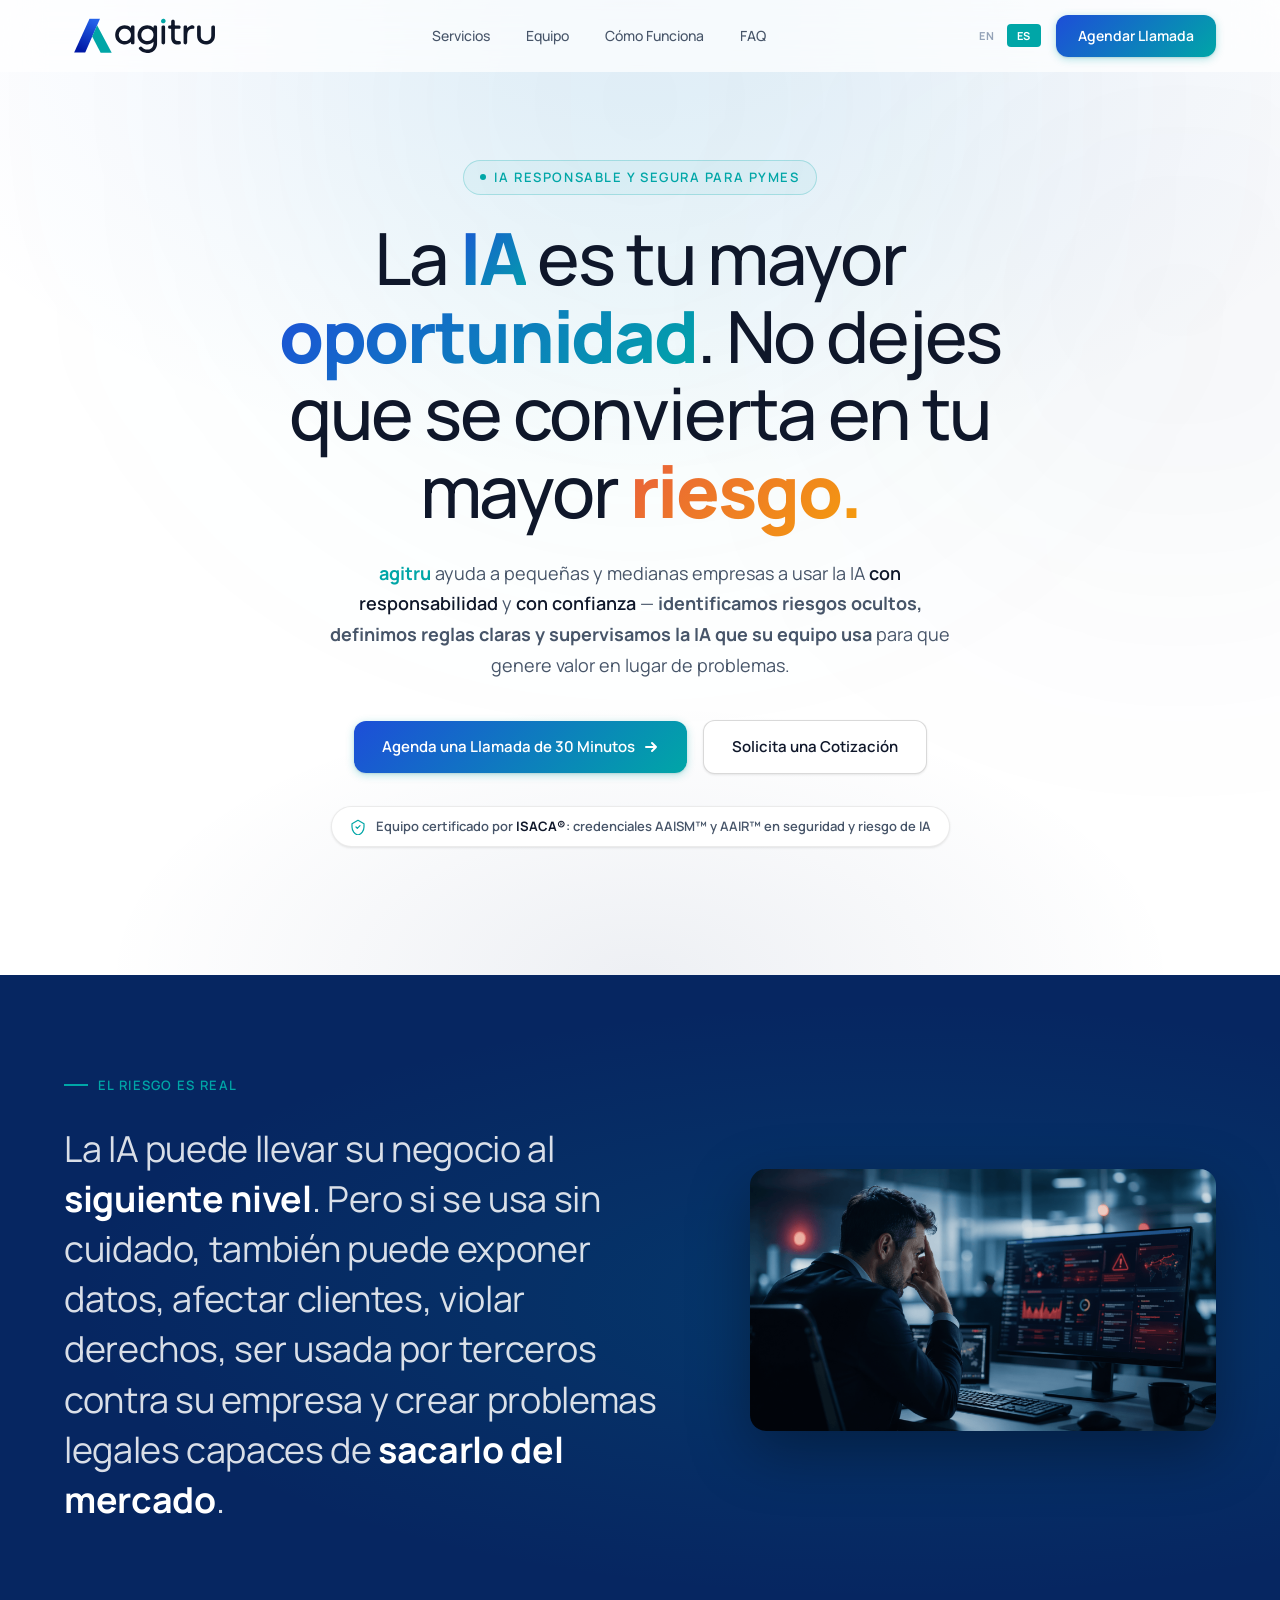
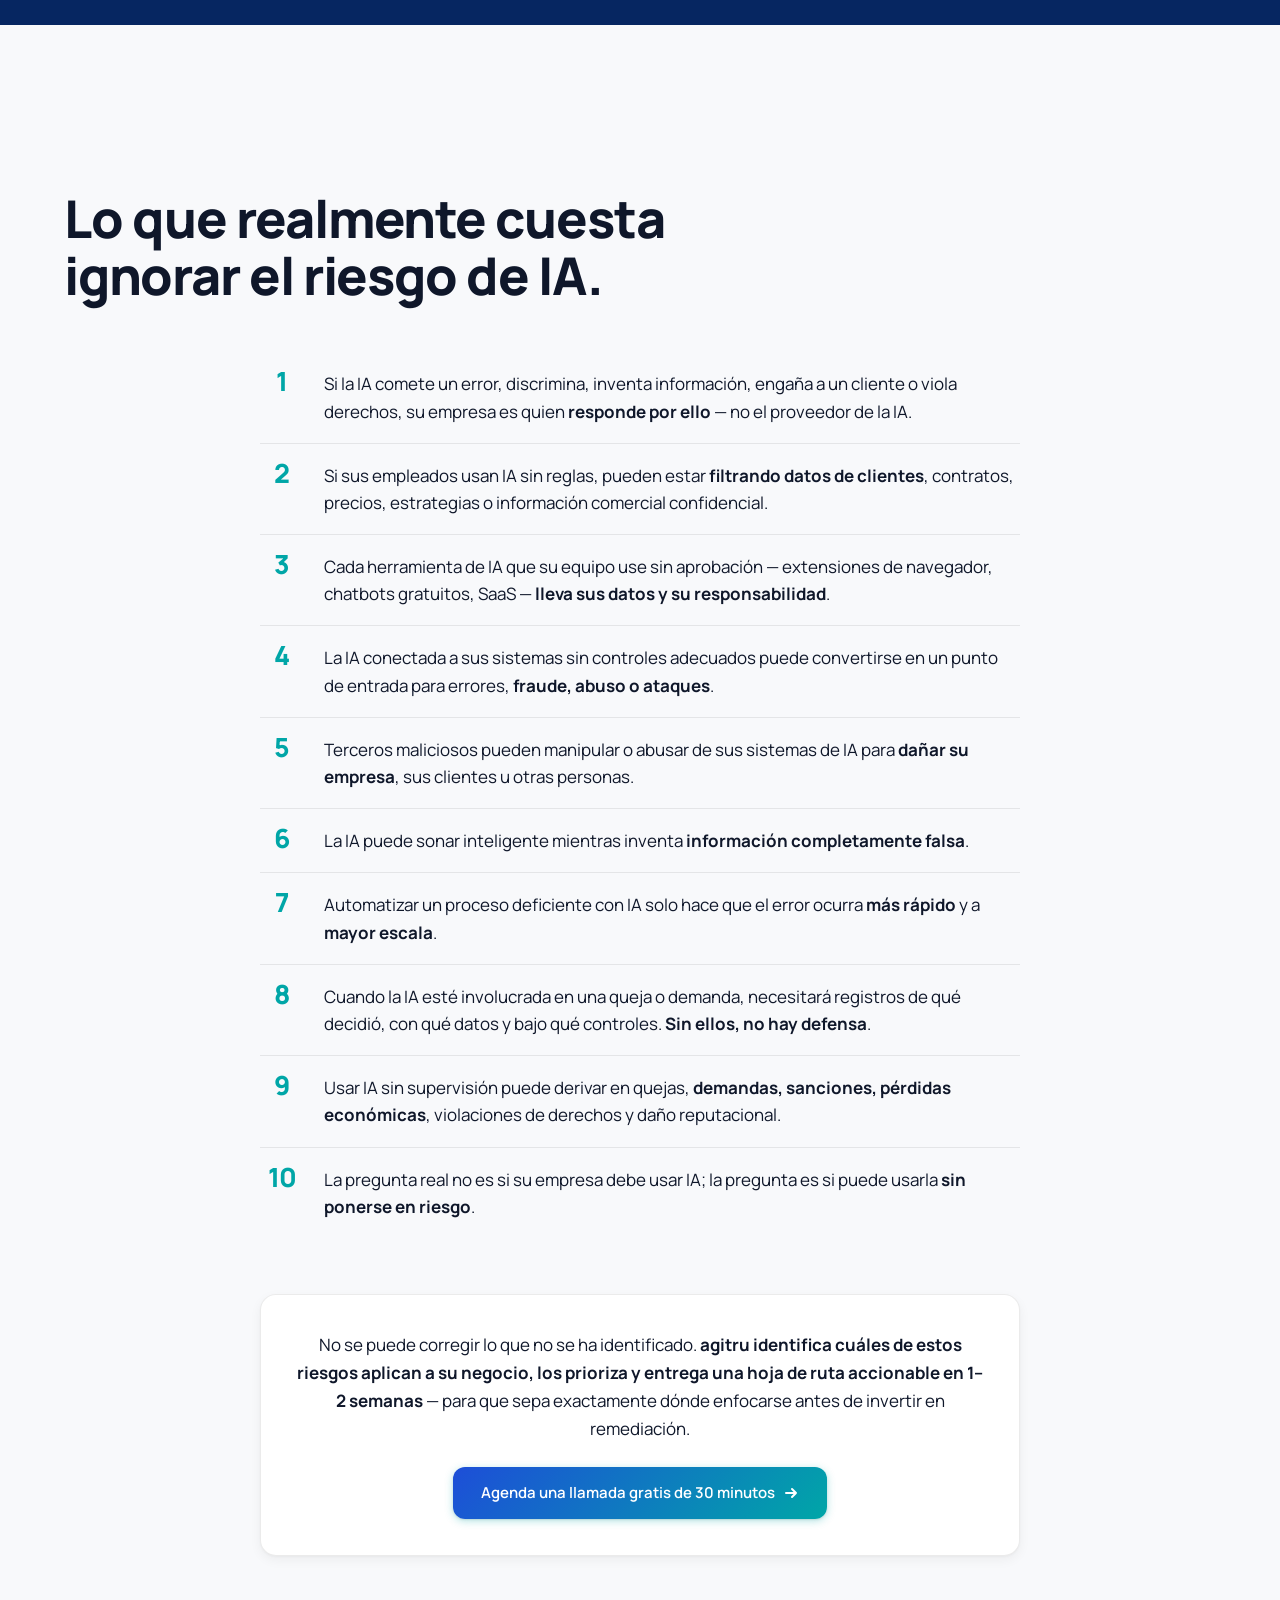
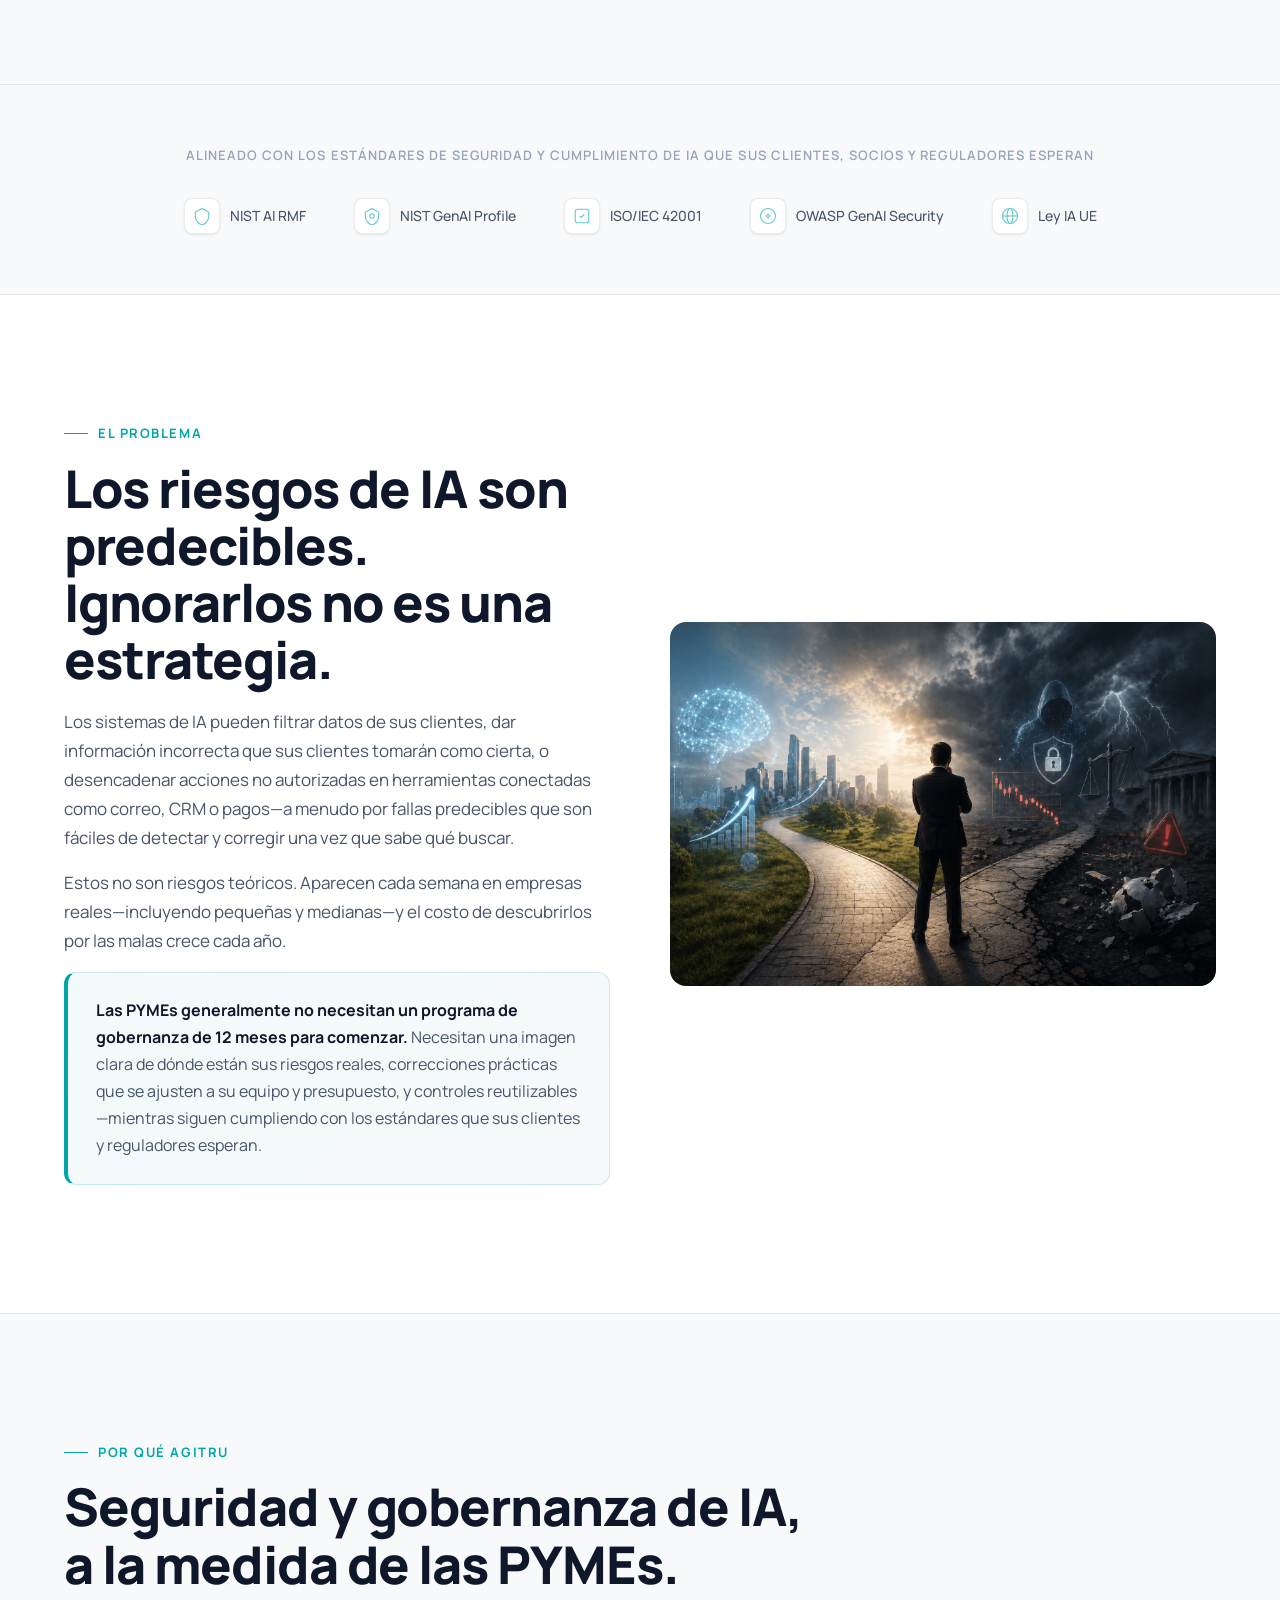
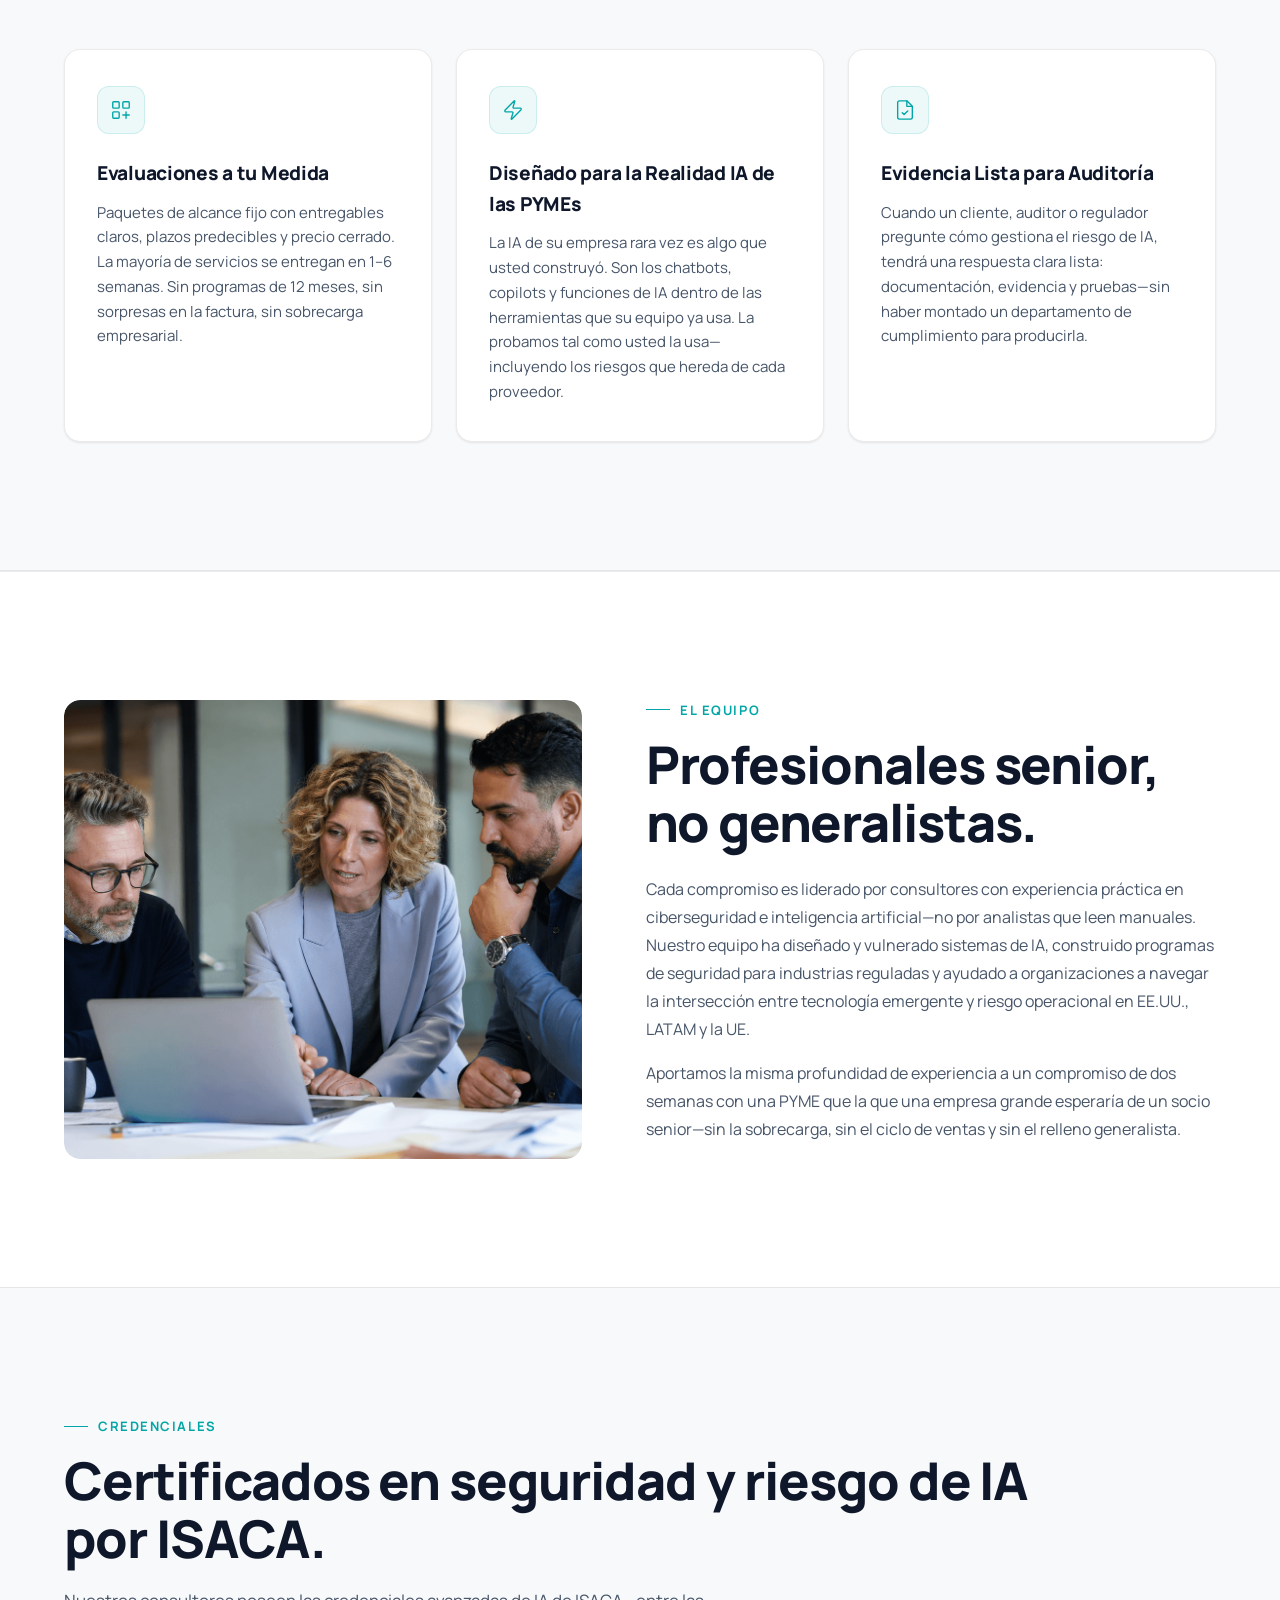
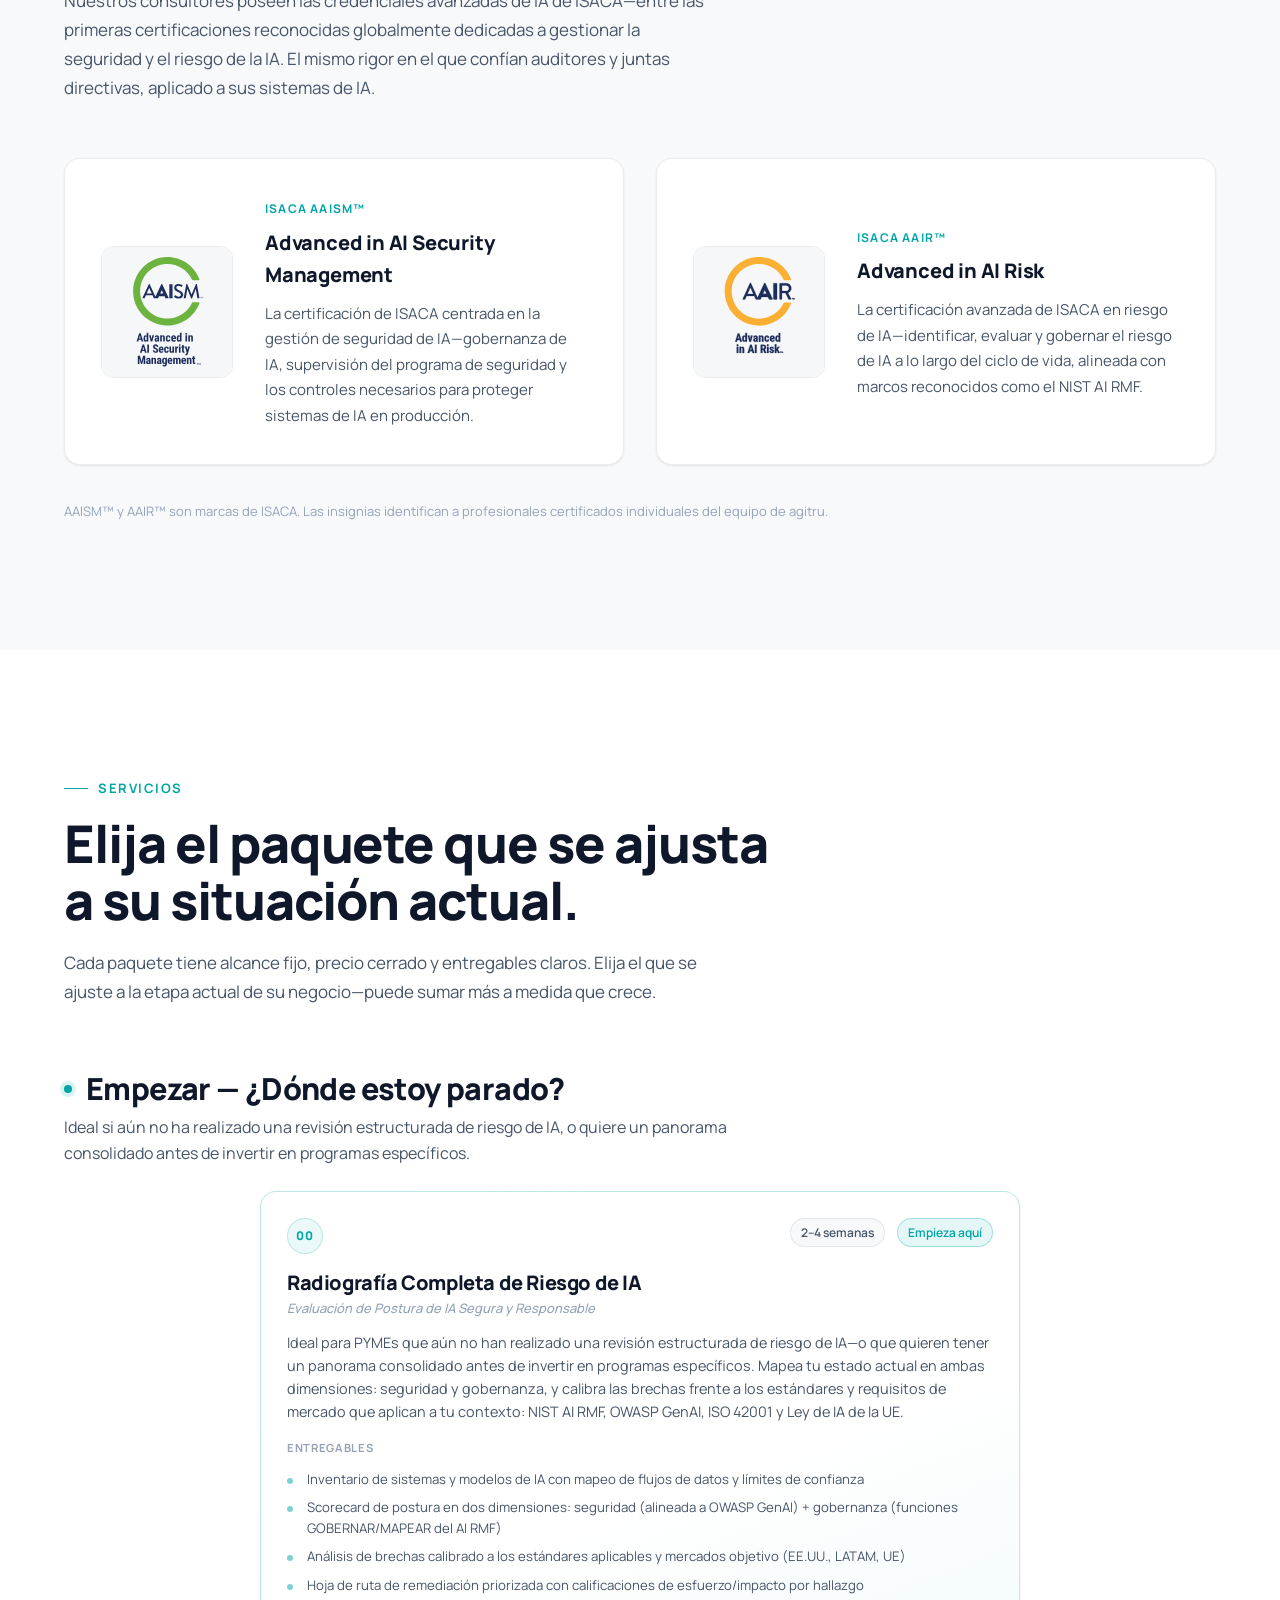
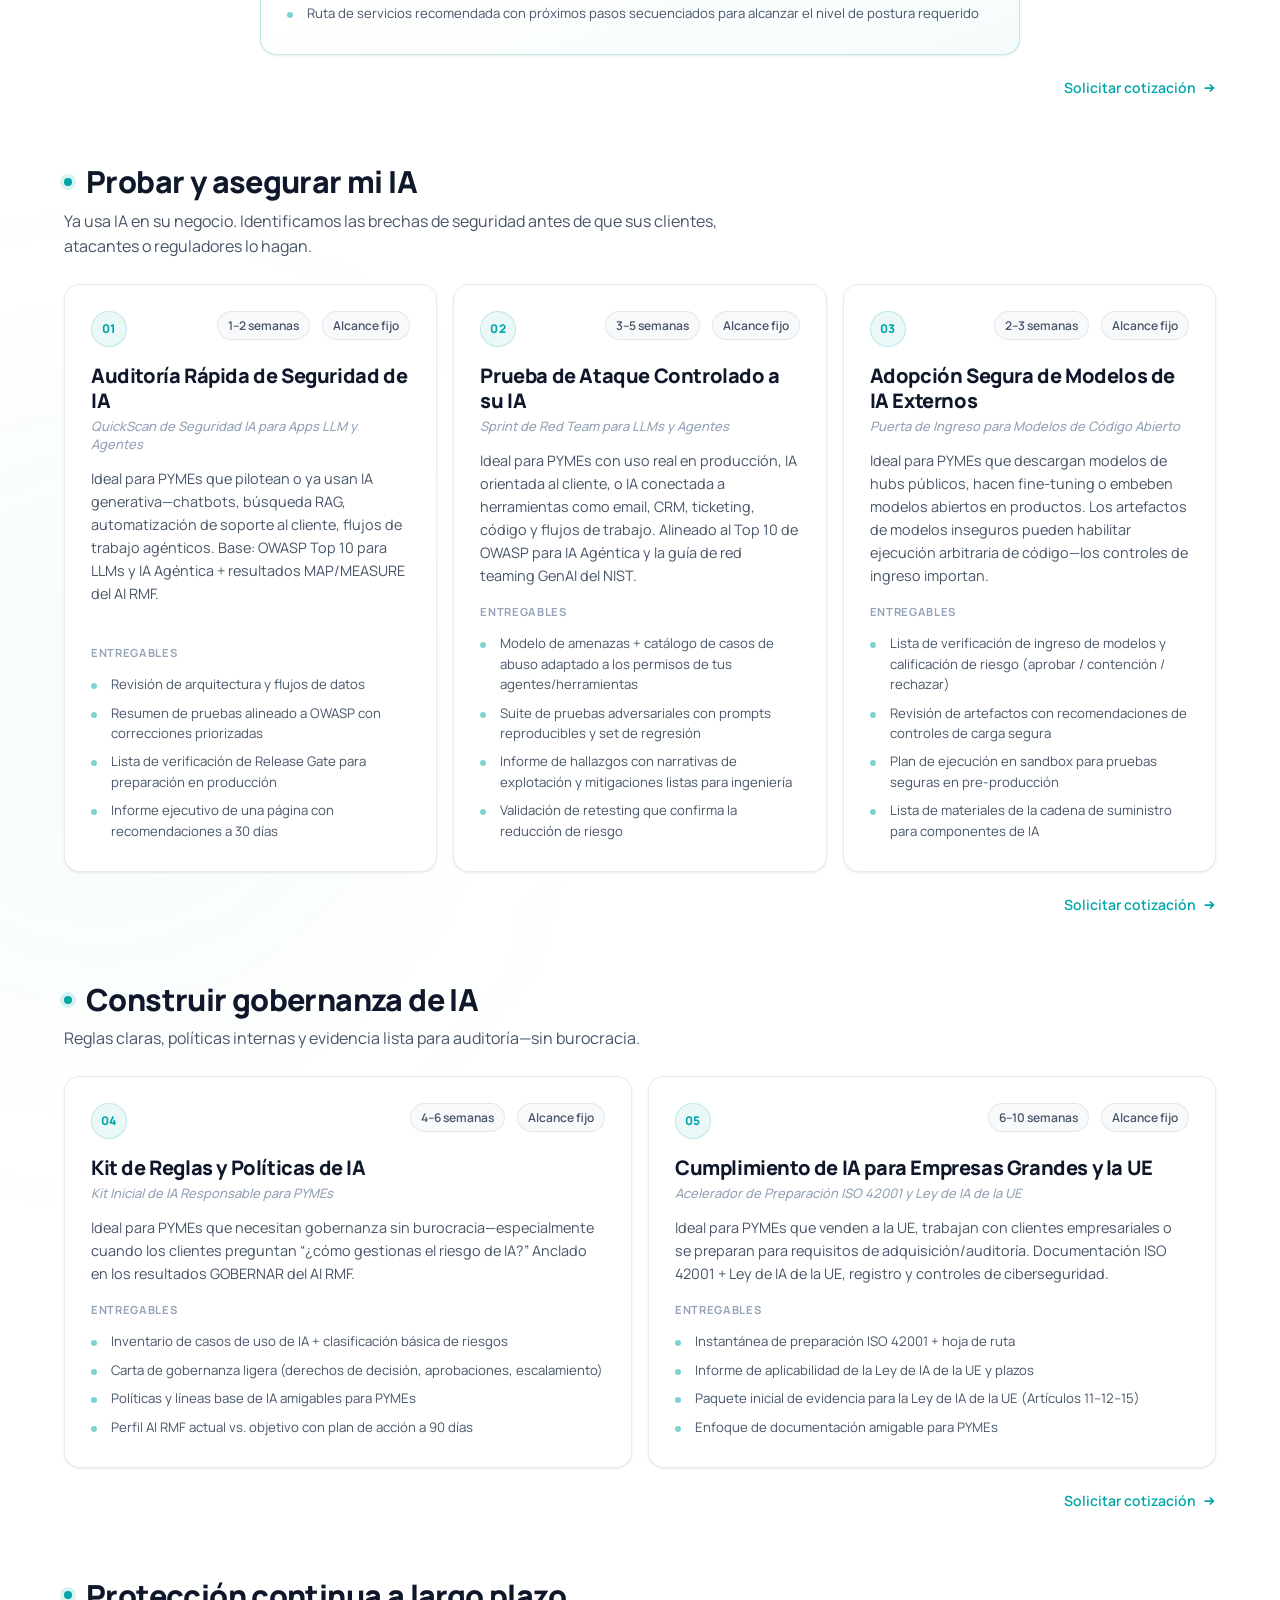
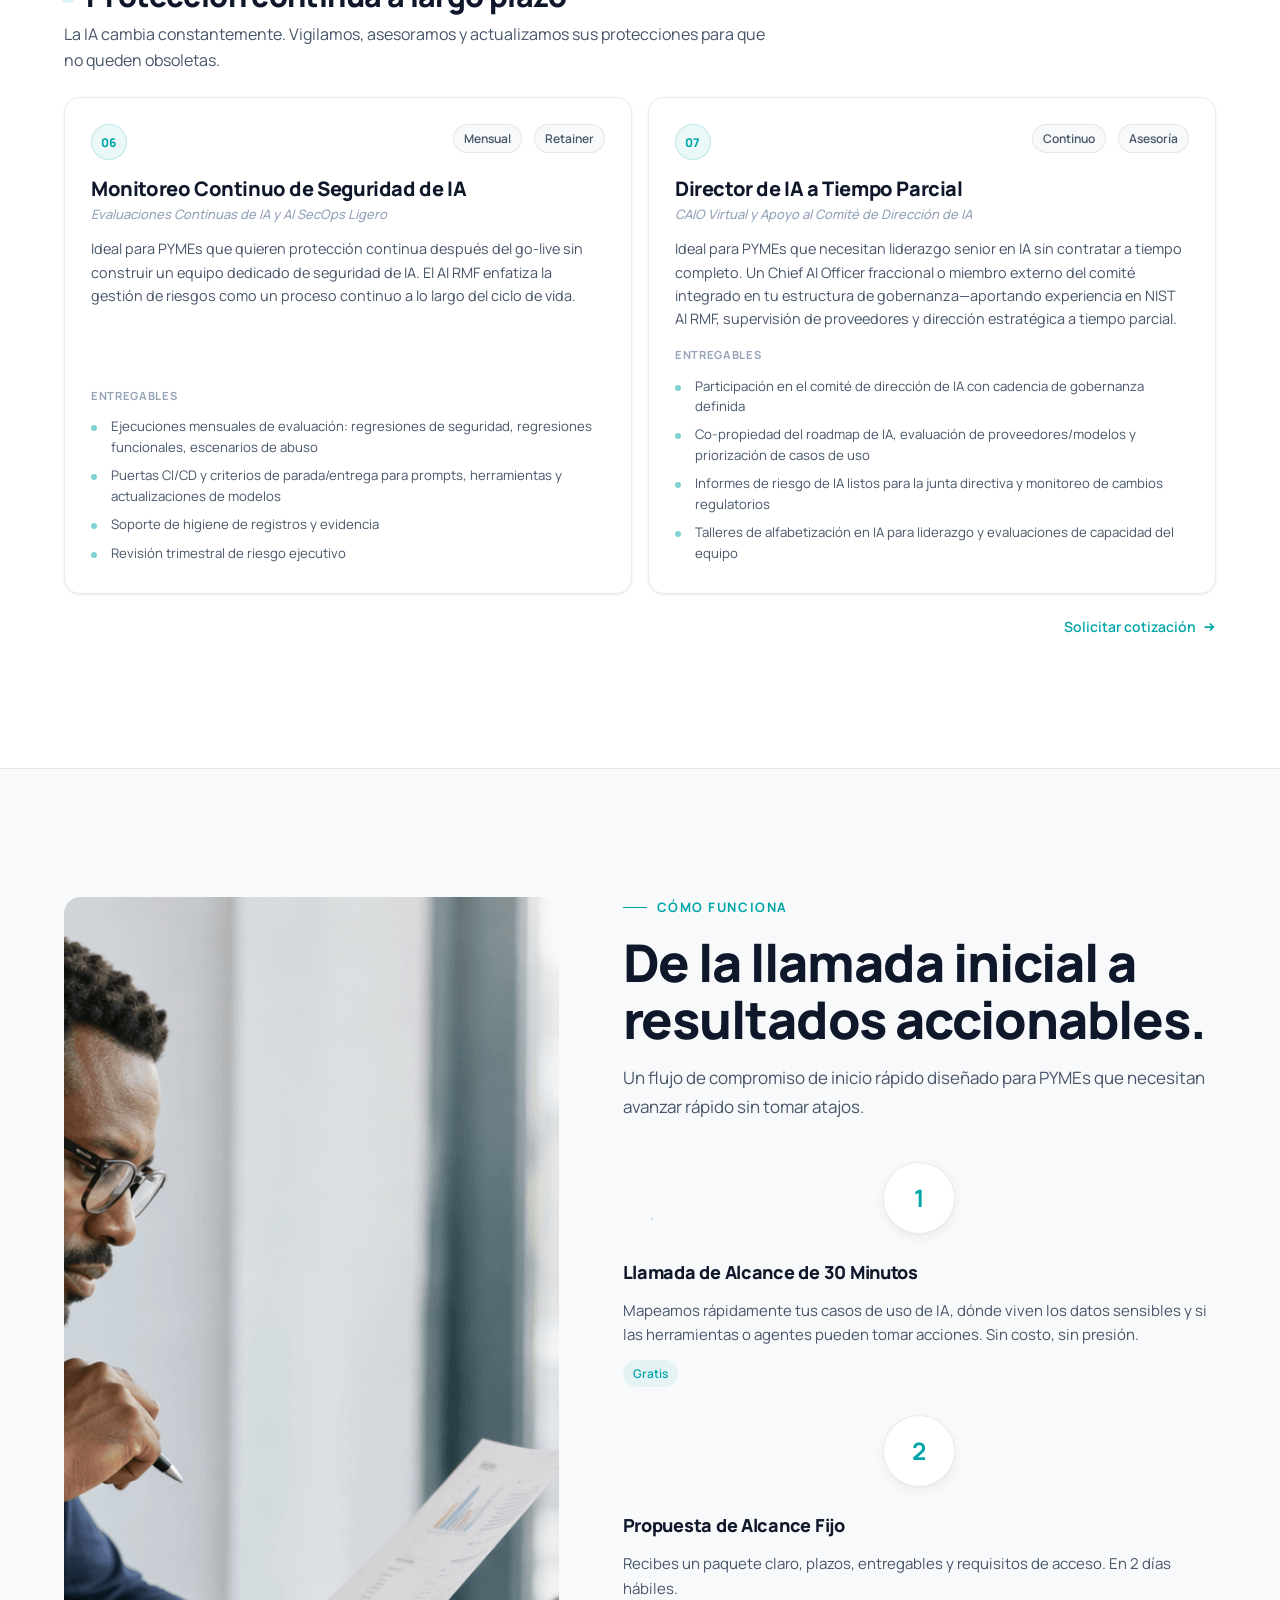
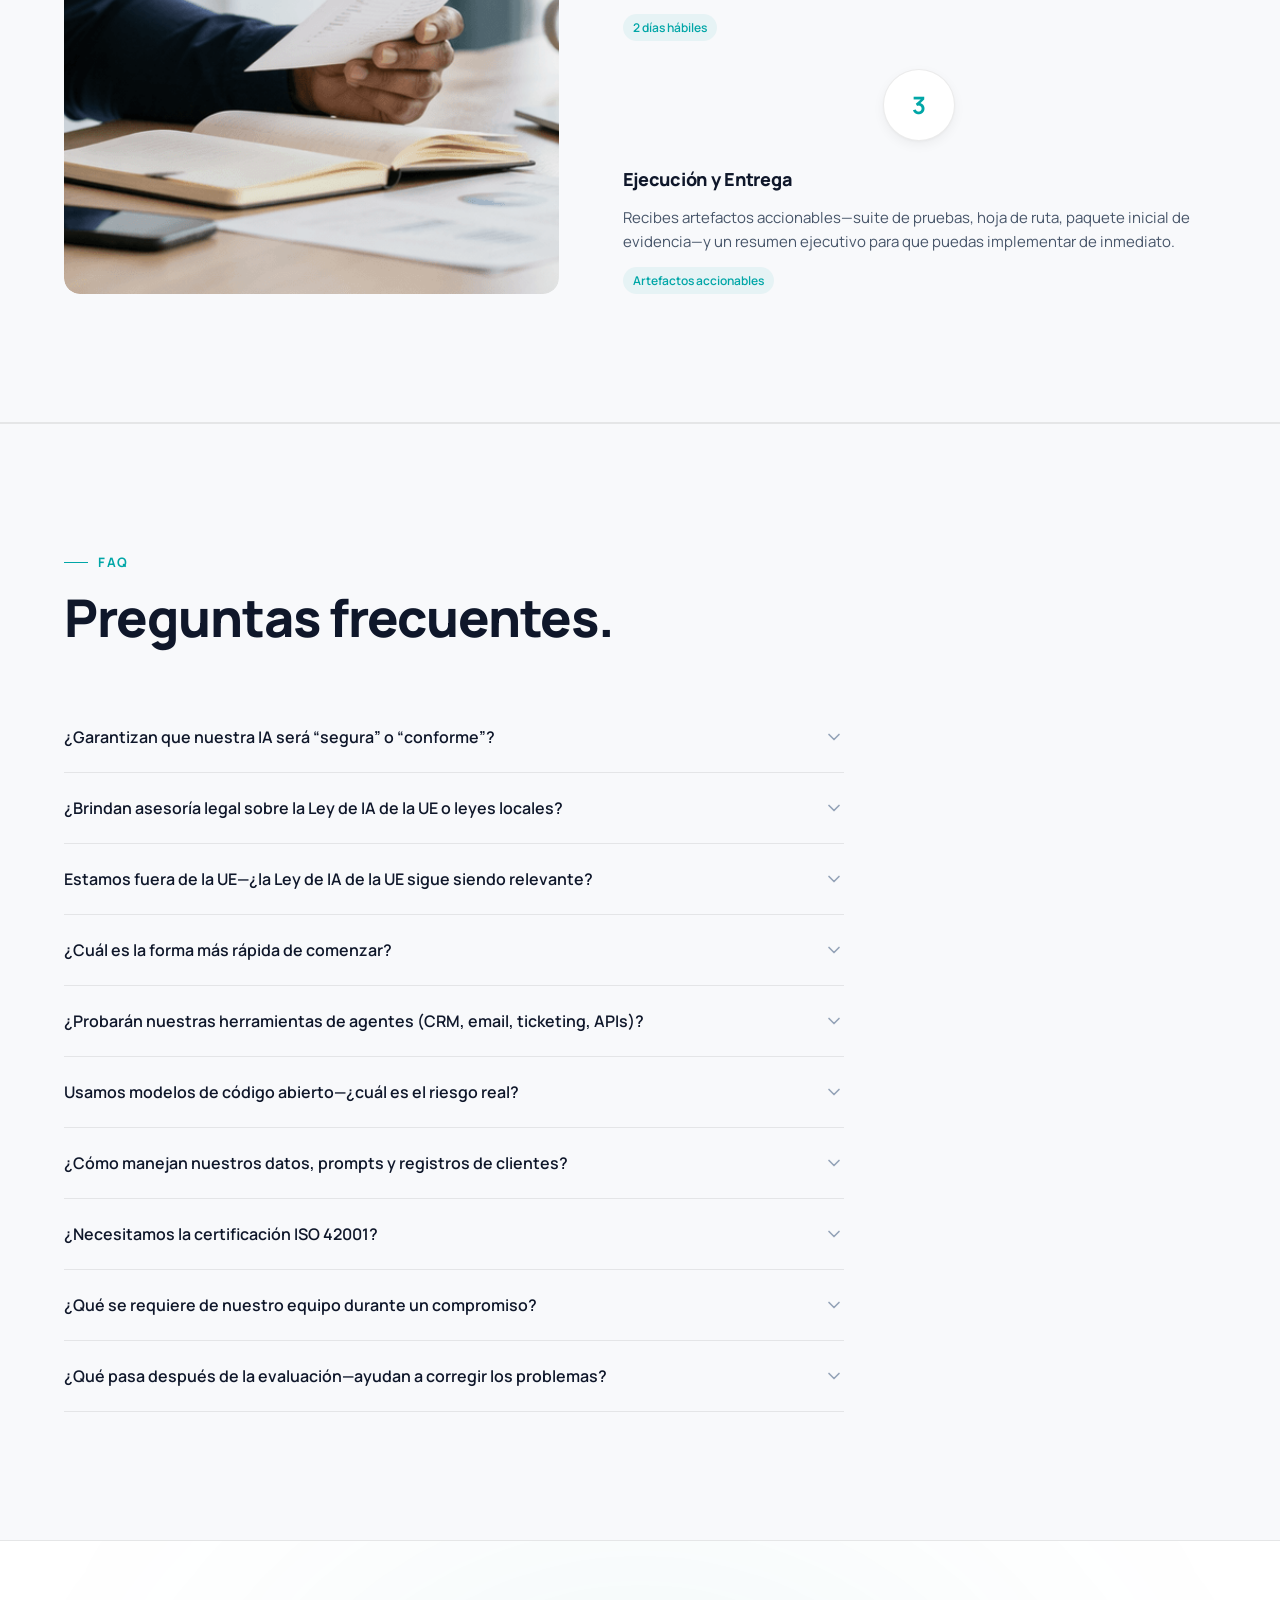
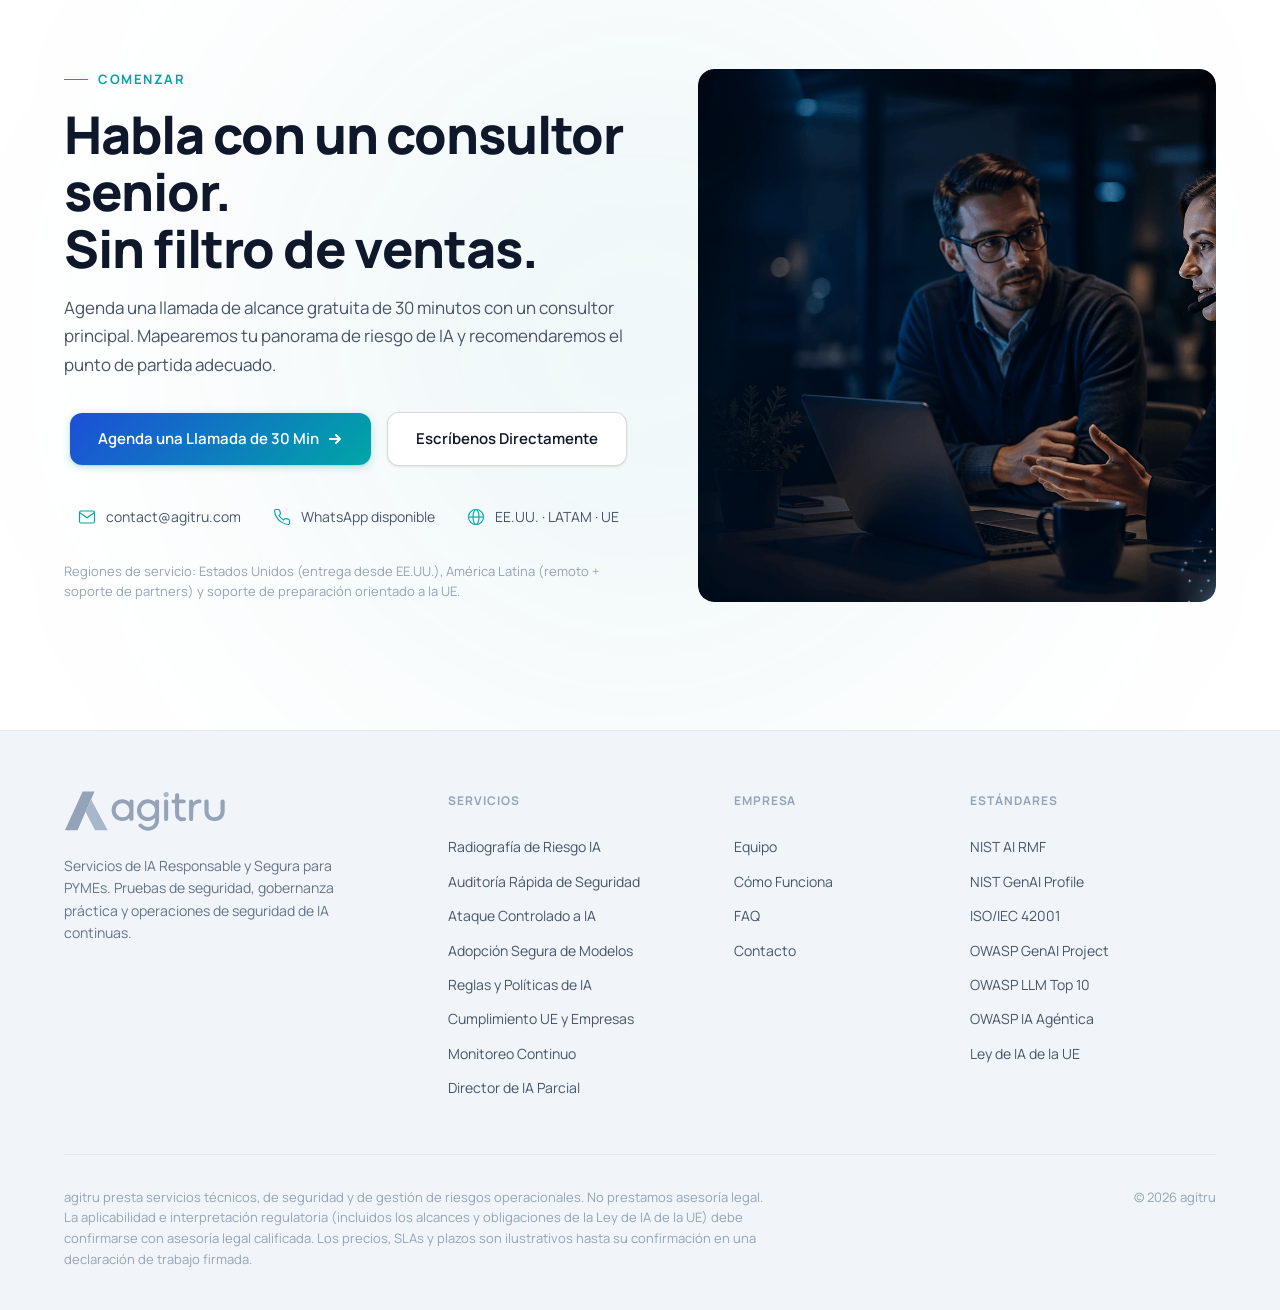
==== es/index.html @ 43a0c877 "Initial commit" ====
<!DOCTYPE html>
<html lang="es">
<head>
  <meta charset="UTF-8">
  <meta name="viewport" content="width=device-width, initial-scale=1.0">
  <title>IA Responsable y Segura para PYMEs | Seguridad IA, Gobernanza, AI SecOps | agitru</title>
  <meta name="description" content="Servicios de IA Responsable y Segura para PYMEs: red teaming de LLMs e IA agéntica alineado a OWASP GenAI, evaluación de modelos de código abierto, gobernanza NIST AI RMF e ISO 42001, preparación Ley IA UE, AI DevSecOps seguro y evaluaciones continuas mensuales.">
  <meta name="keywords" content="IA responsable para PYMEs, pruebas de seguridad LLM, consultoría gobernanza IA, preparación ISO 42001, preparación Ley IA UE para PYMEs, seguridad inteligencia artificial">
  <meta name="robots" content="index, follow">
  <meta name="author" content="agitru">
  <link rel="canonical" href="https://agitru.com/es/">
  <link rel="alternate" hreflang="en" href="https://agitru.com/">
  <link rel="alternate" hreflang="es" href="https://agitru.com/es/">
  <link rel="alternate" hreflang="x-default" href="https://agitru.com/">

  <!-- Open Graph -->
  <meta property="og:type" content="website">
  <meta property="og:url" content="https://agitru.com/es/">
  <meta property="og:site_name" content="agitru">
  <meta property="og:title" content="agitru — IA Responsable y Segura para PYMEs">
  <meta property="og:description" content="Pruebas de seguridad de IA, gobernanza práctica y operaciones de seguridad de IA continuas para pequeñas y medianas empresas. Alineado a OWASP, NIST AI RMF, ISO 42001 y Ley de IA de la UE.">
  <meta property="og:image" content="https://agitru.com/images/og-image.png">
  <meta property="og:locale" content="es_ES">
  <meta property="og:locale:alternate" content="en_US">

  <!-- Twitter Card -->
  <meta name="twitter:card" content="summary_large_image">
  <meta name="twitter:title" content="agitru — IA Responsable y Segura para PYMEs">
  <meta name="twitter:description" content="Pruebas de seguridad de IA, gobernanza práctica y operaciones de seguridad de IA continuas para PYMEs. Alineado a OWASP, NIST AI RMF, ISO 42001 y Ley de IA de la UE.">
  <meta name="twitter:image" content="https://agitru.com/images/og-image.png">

  <link rel="preconnect" href="https://fonts.googleapis.com">
  <link rel="preconnect" href="https://fonts.gstatic.com" crossorigin>
  <link href="https://fonts.googleapis.com/css2?family=Manrope:wght@300..800&display=swap" rel="stylesheet">
  <link rel="icon" type="image/x-icon" href="../favicon/favicon.ico">
  <link rel="icon" type="image/png" sizes="16x16" href="../favicon/favicon-16x16.png">
  <link rel="icon" type="image/png" sizes="32x32" href="../favicon/favicon-32x32.png">
  <link rel="apple-touch-icon" sizes="180x180" href="../favicon/apple-touch-icon.png">
  <link rel="manifest" href="../favicon/site.webmanifest">
  <meta name="theme-color" content="#062661">
  <link rel="stylesheet" href="../style.css">
</head>
<body>

  <!-- Background grid -->
  <div class="bg-grid" aria-hidden="true"></div>

  <!-- Navigation -->
  <nav class="nav" id="nav">
    <div class="nav-inner">
      <a href="#" class="nav-logo">
        <img src="../agitru.svg" alt="agitru" class="nav-logo-img">
      </a>
      <div class="nav-links">
        <a href="#services" data-i18n="nav.services">Servicios</a>
        <a href="#team" data-i18n="nav.team">Equipo</a>
        <a href="#how-it-works" data-i18n="nav.how">Cómo Funciona</a>
        <a href="#faq" data-i18n="nav.faq">FAQ</a>
      </div>
      <div class="nav-cta">
        <div class="lang-toggle">
          <button class="lang-btn" data-lang="en">EN</button>
          <button class="lang-btn active" data-lang="es">ES</button>
        </div>
        <a href="#contact" class="btn btn-primary" data-i18n="nav.cta">Agendar Llamada</a>
      </div>
      <button class="nav-mobile-toggle" id="mobileToggle" aria-label="Toggle menu">
        <span></span>
      </button>
    </div>
  </nav>

  <!-- Mobile Menu -->
  <div class="mobile-menu" id="mobileMenu">
    <a href="#services" data-i18n="nav.services">Servicios</a>
    <a href="#team" data-i18n="nav.team">Equipo</a>
    <a href="#how-it-works" data-i18n="nav.how">Cómo Funciona</a>
    <a href="#faq" data-i18n="nav.faq">FAQ</a>
    <a href="#contact" data-i18n="mobile.contact">Contacto</a>
    <a href="#contact" class="btn btn-primary" data-i18n="mobile.cta">Agendar Llamada</a>
    <div class="lang-toggle lang-toggle--mobile">
      <button class="lang-btn" data-lang="en">EN</button>
      <button class="lang-btn active" data-lang="es">ES</button>
    </div>
  </div>

  <!-- Hero -->
  <section class="hero" id="hero">
    <div class="bg-orb bg-orb--hero-1" aria-hidden="true"></div>
    <div class="bg-orb bg-orb--hero-2" aria-hidden="true"></div>
    <div class="container">
      <div class="hero-content">
        <div class="hero-pretitle reveal">
          <span class="dot"></span>
          <span data-i18n="hero.pretitle">IA Responsable y Segura para PYMEs</span>
        </div>
        <h1 class="hero-headline reveal reveal-delay-1">
          <span data-i18n="hero.headline.pre">La </span><span class="gradient-text" data-i18n="hero.headline.ai">IA</span><span data-i18n="hero.headline.p1"> es tu mayor </span><span class="gradient-text" data-i18n="hero.headline.opp">oportunidad</span><span data-i18n="hero.headline.p2">. No dejes que se convierta en tu mayor&nbsp;</span><span class="alert-text" data-i18n="hero.headline.risk">riesgo.</span>
        </h1>
        <p class="hero-sub reveal reveal-delay-2">
          <span class="hero-brand" data-i18n="hero.sub.brand">agitru</span><span data-i18n="hero.sub.mid"> ayuda a pequeñas y medianas empresas a usar la IA </span><span class="hero-hl" data-i18n="hero.sub.resp">con responsabilidad</span><span data-i18n="hero.sub.and"> y </span><span class="hero-hl" data-i18n="hero.sub.conf">con confianza</span><span data-i18n="hero.sub.through"> &mdash;&nbsp;</span><strong data-i18n="hero.sub.strong">identificamos riesgos ocultos, definimos reglas claras y supervisamos la IA que su equipo usa</strong><span data-i18n="hero.sub.post"> para que genere valor en lugar de problemas.</span>
        </p>
        <div class="hero-ctas reveal reveal-delay-3">
          <a href="#contact" class="btn btn-primary">
            <span data-i18n="hero.cta1">Agenda una Llamada de 30 Minutos</span>
            <svg viewBox="0 0 16 16" fill="none" stroke="currentColor" stroke-width="2" stroke-linecap="round" stroke-linejoin="round"><path d="M3 8h10M9 4l4 4-4 4"/></svg>
          </a>
          <a href="#contact" class="btn btn-secondary" data-i18n="hero.cta2">Solicita una Cotización</a>
        </div>
        <div class="hero-creds reveal reveal-delay-4">
          <svg viewBox="0 0 24 24" fill="none" stroke="currentColor" stroke-width="1.8" stroke-linecap="round" stroke-linejoin="round"><path d="M12 2L3 7v5c0 5.55 3.84 10.74 9 12 5.16-1.26 9-6.45 9-12V7l-9-5z"/><path d="M9 12l2 2 4-4"/></svg>
          <span><span data-i18n="hero.creds.pre">Equipo certificado por </span><strong>ISACA&reg;</strong><span data-i18n="hero.creds.post">: credenciales AAISM&trade; y AAIR&trade; en seguridad y riesgo de IA</span></span>
        </div>
      </div>
    </div>
  </section>

  <!-- AI Warning Banner -->
  <section class="ai-warning">
    <div class="container">
      <div class="ai-warning-grid">
        <div class="ai-warning-text">
          <div class="ai-warning-pretitle reveal">El Riesgo Es Real</div>
          <p class="ai-warning-headline reveal reveal-delay-1">La IA puede llevar su negocio al <strong>siguiente nivel</strong>. Pero si se usa sin cuidado, también puede exponer datos, afectar clientes, violar derechos, ser usada por terceros contra su empresa y crear problemas legales capaces de <strong>sacarlo del mercado</strong>.</p>
        </div>
        <div class="ai-warning-image reveal reveal-delay-2">
          <img src="../images/risk.png" alt="Riesgos de seguridad y gestión de IA para empresas">
        </div>
      </div>
    </div>
  </section>

  <!-- Decalogue -->
  <section class="decalogue">
    <div class="container">
      <div class="section-pretitle reveal">10 Cosas que Todo Líder Empresarial Debe Saber</div>
      <h2 class="section-title reveal reveal-delay-1">Lo que realmente cuesta<br>ignorar el riesgo de IA.</h2>
      <ol class="decalogue-list reveal">
        <li>Si la IA comete un error, discrimina, inventa información, engaña a un cliente o viola derechos, su empresa es quien <strong>responde por ello</strong> &mdash; no el proveedor de la IA.</li>
        <li>Si sus empleados usan IA sin reglas, pueden estar <strong>filtrando datos de clientes</strong>, contratos, precios, estrategias o información comercial confidencial.</li>
        <li>Cada herramienta de IA que su equipo use sin aprobación &mdash; extensiones de navegador, chatbots gratuitos, SaaS &mdash; <strong>lleva sus datos y su responsabilidad</strong>.</li>
        <li>La IA conectada a sus sistemas sin controles adecuados puede convertirse en un punto de entrada para errores, <strong>fraude, abuso o ataques</strong>.</li>
        <li>Terceros maliciosos pueden manipular o abusar de sus sistemas de IA para <strong>dañar su empresa</strong>, sus clientes u otras personas.</li>
        <li>La IA puede sonar inteligente mientras inventa <strong>información completamente falsa</strong>.</li>
        <li>Automatizar un proceso deficiente con IA solo hace que el error ocurra <strong>más rápido</strong> y a <strong>mayor escala</strong>.</li>
        <li>Cuando la IA esté involucrada en una queja o demanda, necesitará registros de qué decidió, con qué datos y bajo qué controles. <strong>Sin ellos, no hay defensa</strong>.</li>
        <li>Usar IA sin supervisión puede derivar en quejas, <strong>demandas, sanciones, pérdidas económicas</strong>, violaciones de derechos y daño reputacional.</li>
        <li>La pregunta real no es si su empresa debe usar IA; la pregunta es si puede usarla <strong>sin ponerse en riesgo</strong>.</li>
      </ol>

      <div class="decalogue-close reveal">
        <p>No se puede corregir lo que no se ha identificado. <strong>agitru identifica cuáles de estos riesgos aplican a su negocio, los prioriza y entrega una hoja de ruta accionable en 1&ndash;2 semanas</strong> &mdash; para que sepa exactamente dónde enfocarse antes de invertir en remediación.</p>
        <a href="#contact" class="btn btn-primary">
          <span>Agenda una llamada gratis de 30 minutos</span>
          <svg viewBox="0 0 16 16" fill="none" stroke="currentColor" stroke-width="2" stroke-linecap="round" stroke-linejoin="round"><path d="M3 8h10M9 4l4 4-4 4"/></svg>
        </a>
      </div>
    </div>
  </section>

  <!-- Trust Bar -->
  <section class="trust-bar">
    <div class="container">
      <p class="trust-bar-label reveal" data-i18n="trust.label">Alineado con los estándares de seguridad y cumplimiento de IA que sus clientes, socios y reguladores esperan</p>
      <div class="trust-bar-items reveal reveal-delay-1">
        <div class="trust-item">
          <div class="trust-item-icon">
            <svg viewBox="0 0 24 24" fill="none" stroke="currentColor" stroke-width="1.5"><path d="M12 2L3 7v5c0 5.55 3.84 10.74 9 12 5.16-1.26 9-6.45 9-12V7l-9-5z"/></svg>
          </div>
          NIST AI RMF
        </div>
        <div class="trust-item">
          <div class="trust-item-icon">
            <svg viewBox="0 0 24 24" fill="none" stroke="currentColor" stroke-width="1.5"><path d="M12 2L3 7v5c0 5.55 3.84 10.74 9 12 5.16-1.26 9-6.45 9-12V7l-9-5z"/><circle cx="12" cy="12" r="3"/></svg>
          </div>
          NIST GenAI Profile
        </div>
        <div class="trust-item">
          <div class="trust-item-icon">
            <svg viewBox="0 0 24 24" fill="none" stroke="currentColor" stroke-width="1.5"><rect x="3" y="3" width="18" height="18" rx="3"/><path d="M9 12l2 2 4-4"/></svg>
          </div>
          ISO/IEC 42001
        </div>
        <div class="trust-item">
          <div class="trust-item-icon">
            <svg viewBox="0 0 24 24" fill="none" stroke="currentColor" stroke-width="1.5"><path d="M12 22c5.523 0 10-4.477 10-10S17.523 2 12 2 2 6.477 2 12s4.477 10 10 10z"/><path d="M8 12h8M12 8v8"/></svg>
          </div>
          OWASP GenAI Security
        </div>
        <div class="trust-item">
          <div class="trust-item-icon">
            <svg viewBox="0 0 24 24" fill="none" stroke="currentColor" stroke-width="1.5"><circle cx="12" cy="12" r="10"/><path d="M2 12h20"/><ellipse cx="12" cy="12" rx="4" ry="10"/></svg>
          </div>
          Ley IA UE
        </div>
      </div>
    </div>
  </section>

  <!-- Problem / Positioning -->
  <section class="problem">
    <div class="container">
      <div class="problem-grid">
        <div class="problem-left reveal">
          <div class="section-pretitle" data-i18n="problem.pretitle">El Problema</div>
          <h2 class="section-title" data-i18n="problem.title">Los riesgos de IA son predecibles. Ignorarlos no es una estrategia.</h2>
          <p data-i18n="problem.p1">
            Los sistemas de IA pueden filtrar datos de sus clientes, dar información incorrecta que sus clientes tomarán como cierta, o desencadenar acciones no autorizadas en herramientas conectadas como correo, CRM o pagos&mdash;a menudo por fallas predecibles que son fáciles de detectar y corregir una vez que sabe qué buscar.
          </p>
          <p data-i18n="problem.p2">
            Estos no son riesgos teóricos. Aparecen cada semana en empresas reales&mdash;incluyendo pequeñas y medianas&mdash;y el costo de descubrirlos por las malas crece cada año.
          </p>
          <div class="problem-highlight">
            <strong data-i18n="problem.hl.bold">Las PYMEs generalmente no necesitan un programa de gobernanza de 12 meses para comenzar.</strong><span data-i18n="problem.hl.text"> Necesitan una imagen clara de dónde están sus riesgos reales, correcciones prácticas que se ajusten a su equipo y presupuesto, y controles reutilizables&mdash;mientras siguen cumpliendo con los estándares que sus clientes y reguladores esperan.</span>
          </div>
        </div>
        <div class="problem-right reveal reveal-delay-2">
          <img src="../images/risk_ways.png" alt="Un líder empresarial en la encrucijada entre el camino próspero de la IA bien gestionada y el camino de ruina operativa, legal y reputacional" class="problem-img">
        </div>
      </div>
    </div>
  </section>

  <!-- Value Propositions -->
  <section class="values" id="values">
    <div class="container">
      <div class="section-pretitle reveal" data-i18n="values.pretitle">Por qué agitru</div>
      <h2 class="section-title reveal reveal-delay-1"><span data-i18n="values.title.1">Seguridad y gobernanza de IA,</span><br><span data-i18n="values.title.2">a la medida de las PYMEs.</span></h2>
      <div class="values-grid">
        <div class="value-card reveal reveal-delay-1">
          <div class="value-card-icon">
            <svg viewBox="0 0 24 24" fill="none" stroke="currentColor" stroke-width="1.5" stroke-linecap="round" stroke-linejoin="round"><rect x="3" y="3" width="7" height="7" rx="1"/><rect x="14" y="3" width="7" height="7" rx="1"/><rect x="3" y="14" width="7" height="7" rx="1"/><path d="M17.5 14v7M14 17.5h7"/></svg>
          </div>
          <h3 data-i18n="values.c1.title">Evaluaciones a tu Medida</h3>
          <p data-i18n="values.c1.desc">Paquetes de alcance fijo con entregables claros, plazos predecibles y precio cerrado. La mayoría de servicios se entregan en 1&ndash;6 semanas. Sin programas de 12 meses, sin sorpresas en la factura, sin sobrecarga empresarial.</p>
        </div>
        <div class="value-card reveal reveal-delay-2">
          <div class="value-card-icon">
            <svg viewBox="0 0 24 24" fill="none" stroke="currentColor" stroke-width="1.5" stroke-linecap="round" stroke-linejoin="round"><path d="M4 14a1 1 0 0 1-.78-1.63l9.9-10.2a.5.5 0 0 1 .86.46l-1.92 6.02A1 1 0 0 0 13 10h7a1 1 0 0 1 .78 1.63l-9.9 10.2a.5.5 0 0 1-.86-.46l1.92-6.02A1 1 0 0 0 11 14z"/></svg>
          </div>
          <h3 data-i18n="values.c2.title">Diseñado para la Realidad IA de las PYMEs</h3>
          <p data-i18n="values.c2.desc">La IA de su empresa rara vez es algo que usted construyó. Son los chatbots, copilots y funciones de IA dentro de las herramientas que su equipo ya usa. La probamos tal como usted la usa&mdash;incluyendo los riesgos que hereda de cada proveedor.</p>
        </div>
        <div class="value-card reveal reveal-delay-3">
          <div class="value-card-icon">
            <svg viewBox="0 0 24 24" fill="none" stroke="currentColor" stroke-width="1.5" stroke-linecap="round" stroke-linejoin="round"><path d="M14 2H6a2 2 0 0 0-2 2v16a2 2 0 0 0 2 2h12a2 2 0 0 0 2-2V8z"/><path d="M14 2v6h6"/><path d="M9 15l2 2 4-4"/></svg>
          </div>
          <h3 data-i18n="values.c3.title">Evidencia Lista para Auditoría</h3>
          <p data-i18n="values.c3.desc">Cuando un cliente, auditor o regulador pregunte cómo gestiona el riesgo de IA, tendrá una respuesta clara lista: documentación, evidencia y pruebas&mdash;sin haber montado un departamento de cumplimiento para producirla.</p>
        </div>
      </div>
    </div>
  </section>

  <!-- Team -->
  <section class="team" id="team">
    <div class="container">
      <div class="team-inner">
        <div class="team-image reveal">
          <img src="../images/team.png" alt="Equipo agitru" class="team-img">
        </div>
        <div class="team-right">
          <div class="team-text reveal">
            <div class="section-pretitle" data-i18n="team.pretitle">El Equipo</div>
            <h2 class="section-title"><span data-i18n="team.title.1">Profesionales senior,</span><br><span data-i18n="team.title.2">no generalistas.</span></h2>
            <p data-i18n="team.p1">
              Cada compromiso es liderado por consultores con experiencia práctica en ciberseguridad e inteligencia artificial&mdash;no por analistas que leen manuales. Nuestro equipo ha diseñado y vulnerado sistemas de IA, construido programas de seguridad para industrias reguladas y ayudado a organizaciones a navegar la intersección entre tecnología emergente y riesgo operacional en EE.UU., LATAM y la UE.
            </p>
            <p data-i18n="team.p2">
              Aportamos la misma profundidad de experiencia a un compromiso de dos semanas con una PYME que la que una empresa grande esperaría de un socio senior&mdash;sin la sobrecarga, sin el ciclo de ventas y sin el relleno generalista.
            </p>
          </div>
        </div>
      </div>
    </div>
  </section>

  <!-- Credentials -->
  <section class="credentials" id="credentials">
    <div class="container">
      <div class="section-pretitle reveal" data-i18n="creds.pretitle">Credenciales</div>
      <h2 class="section-title reveal reveal-delay-1"><span data-i18n="creds.title.1">Certificados en seguridad y riesgo de IA</span><br><span data-i18n="creds.title.2">por ISACA.</span></h2>
      <p class="section-desc reveal reveal-delay-2" data-i18n="creds.desc">
        Nuestros consultores poseen las credenciales avanzadas de IA de ISACA&mdash;entre las primeras certificaciones reconocidas globalmente dedicadas a gestionar la seguridad y el riesgo de la IA. El mismo rigor en el que conf&iacute;an auditores y juntas directivas, aplicado a sus sistemas de IA.
      </p>
      <div class="creds-grid">
        <div class="cred-card reveal reveal-delay-1">
          <div class="cred-badge">
            <img src="../images/aaism-badge.svg" alt="Insignia de certificaci&oacute;n ISACA AAISM — Advanced in AI Security Management" width="132" height="132" loading="lazy">
          </div>
          <div class="cred-info">
            <span class="cred-acronym">ISACA AAISM&trade;</span>
            <h3 data-i18n="creds.aaism.name">Advanced in AI Security Management</h3>
            <p data-i18n="creds.aaism.desc">La certificaci&oacute;n de ISACA centrada en la gesti&oacute;n de seguridad de IA&mdash;gobernanza de IA, supervisi&oacute;n del programa de seguridad y los controles necesarios para proteger sistemas de IA en producci&oacute;n.</p>
          </div>
        </div>
        <div class="cred-card reveal reveal-delay-2">
          <div class="cred-badge">
            <img src="../images/aair-badge.svg" alt="Insignia de certificaci&oacute;n ISACA AAIR — Advanced in AI Risk" width="132" height="132" loading="lazy">
          </div>
          <div class="cred-info">
            <span class="cred-acronym">ISACA AAIR&trade;</span>
            <h3 data-i18n="creds.aair.name">Advanced in AI Risk</h3>
            <p data-i18n="creds.aair.desc">La certificaci&oacute;n avanzada de ISACA en riesgo de IA&mdash;identificar, evaluar y gobernar el riesgo de IA a lo largo del ciclo de vida, alineada con marcos reconocidos como el NIST AI RMF.</p>
          </div>
        </div>
      </div>
      <p class="creds-note reveal reveal-delay-3" data-i18n="creds.note">AAISM&trade; y AAIR&trade; son marcas de ISACA. Las insignias identifican a profesionales certificados individuales del equipo de agitru.</p>
    </div>
  </section>

  <!-- Services -->
  <section class="services" id="services">
    <div class="bg-orb bg-orb--services" aria-hidden="true"></div>
    <div class="container">
      <div class="section-pretitle reveal" data-i18n="services.pretitle">Servicios</div>
      <h2 class="section-title reveal reveal-delay-1"><span data-i18n="services.title.1">Elija el paquete que se ajusta</span><br><span data-i18n="services.title.2">a su situación actual.</span></h2>
      <p class="services-intro reveal reveal-delay-2" data-i18n="services.intro">
        Cada paquete tiene alcance fijo, precio cerrado y entregables claros. Elija el que se ajuste a la etapa actual de su negocio&mdash;puede sumar más a medida que crece.
      </p>
      <!-- Categoría 1: Empezar -->
      <div class="services-category reveal">
        <div class="services-category-header">
          <h3 class="services-category-title">Empezar &mdash; ¿Dónde estoy parado?</h3>
          <p class="services-category-desc">Ideal si aún no ha realizado una revisión estructurada de riesgo de IA, o quiere un panorama consolidado antes de invertir en programas específicos.</p>
        </div>
        <div class="services-grid services-grid--single">

          <!-- Service 0 -->
          <div class="service-card service-card--gateway">
            <div class="service-card-header">
              <div class="service-card-number">00</div>
              <div class="service-card-meta">
                <span class="service-card-badge" data-i18n="s0.b1">2&ndash;4 semanas</span>
                <span class="service-card-badge service-card-badge--accent" data-i18n="s0.b2">Empieza aquí</span>
              </div>
            </div>
            <h3 data-i18n="s0.title">Radiografía Completa de Riesgo de IA</h3>
            <p class="service-card-subtitle">Evaluación de Postura de IA Segura y Responsable</p>
            <p class="service-card-desc" data-i18n="s0.desc">Ideal para PYMEs que aún no han realizado una revisión estructurada de riesgo de IA&mdash;o que quieren tener un panorama consolidado antes de invertir en programas específicos. Mapea tu estado actual en ambas dimensiones: seguridad y gobernanza, y calibra las brechas frente a los estándares y requisitos de mercado que aplican a tu contexto: NIST AI RMF, OWASP GenAI, ISO 42001 y Ley de IA de la UE.</p>
            <div class="service-card-deliverables">
              <h4 data-i18n="services.deliverables">Entregables</h4>
              <ul>
                <li data-i18n="s0.d1">Inventario de sistemas y modelos de IA con mapeo de flujos de datos y límites de confianza</li>
                <li data-i18n="s0.d2">Scorecard de postura en dos dimensiones: seguridad (alineada a OWASP GenAI) + gobernanza (funciones GOBERNAR/MAPEAR del AI RMF)</li>
                <li data-i18n="s0.d3">Análisis de brechas calibrado a los estándares aplicables y mercados objetivo (EE.UU., LATAM, UE)</li>
                <li data-i18n="s0.d4">Hoja de ruta de remediación priorizada con calificaciones de esfuerzo/impacto por hallazgo</li>
                <li data-i18n="s0.d5">Ruta de servicios recomendada con próximos pasos secuenciados para alcanzar el nivel de postura requerido</li>
              </ul>
            </div>
          </div>

        </div>
        <div class="services-category-cta">
          <a href="#contact" class="services-category-link">
            <span>Solicitar cotización</span>
            <svg width="14" height="14" viewBox="0 0 16 16" fill="none" stroke="currentColor" stroke-width="2"><path d="M3 8h10M9 4l4 4-4 4"/></svg>
          </a>
        </div>
      </div>

      <!-- Categoría 2: Probar y asegurar -->
      <div class="services-category reveal">
        <div class="services-category-header">
          <h3 class="services-category-title">Probar y asegurar mi IA</h3>
          <p class="services-category-desc">Ya usa IA en su negocio. Identificamos las brechas de seguridad antes de que sus clientes, atacantes o reguladores lo hagan.</p>
        </div>
        <div class="services-grid">

          <!-- Service 1 -->
          <div class="service-card">
            <div class="service-card-header">
              <div class="service-card-number">01</div>
              <div class="service-card-meta">
                <span class="service-card-badge" data-i18n="s1.b1">1&ndash;2 semanas</span>
                <span class="service-card-badge" data-i18n="s1.b2">Alcance fijo</span>
              </div>
            </div>
            <h3 data-i18n="s1.title">Auditoría Rápida de Seguridad de IA</h3>
            <p class="service-card-subtitle">QuickScan de Seguridad IA para Apps LLM y Agentes</p>
            <p class="service-card-desc" data-i18n="s1.desc">Ideal para PYMEs que pilotean o ya usan IA generativa&mdash;chatbots, búsqueda RAG, automatización de soporte al cliente, flujos de trabajo agénticos. Base: OWASP Top 10 para LLMs y IA Agéntica + resultados MAP/MEASURE del AI RMF.</p>
            <div class="service-card-deliverables">
              <h4 data-i18n="services.deliverables">Entregables</h4>
              <ul>
                <li data-i18n="s1.d1">Revisión de arquitectura y flujos de datos</li>
                <li data-i18n="s1.d2">Resumen de pruebas alineado a OWASP con correcciones priorizadas</li>
                <li data-i18n="s1.d3">Lista de verificación de Release Gate para preparación en producción</li>
                <li data-i18n="s1.d4">Informe ejecutivo de una página con recomendaciones a 30 días</li>
              </ul>
            </div>
          </div>

          <!-- Service 2 -->
          <div class="service-card">
            <div class="service-card-header">
              <div class="service-card-number">02</div>
              <div class="service-card-meta">
                <span class="service-card-badge" data-i18n="s2.b1">3&ndash;5 semanas</span>
                <span class="service-card-badge" data-i18n="s2.b2">Alcance fijo</span>
              </div>
            </div>
            <h3 data-i18n="s2.title">Prueba de Ataque Controlado a su IA</h3>
            <p class="service-card-subtitle">Sprint de Red Team para LLMs y Agentes</p>
            <p class="service-card-desc" data-i18n="s2.desc">Ideal para PYMEs con uso real en producción, IA orientada al cliente, o IA conectada a herramientas como email, CRM, ticketing, código y flujos de trabajo. Alineado al Top 10 de OWASP para IA Agéntica y la guía de red teaming GenAI del NIST.</p>
            <div class="service-card-deliverables">
              <h4 data-i18n="services.deliverables">Entregables</h4>
              <ul>
                <li data-i18n="s2.d1">Modelo de amenazas + catálogo de casos de abuso adaptado a los permisos de tus agentes/herramientas</li>
                <li data-i18n="s2.d2">Suite de pruebas adversariales con prompts reproducibles y set de regresión</li>
                <li data-i18n="s2.d3">Informe de hallazgos con narrativas de explotación y mitigaciones listas para ingeniería</li>
                <li data-i18n="s2.d4">Validación de retesting que confirma la reducción de riesgo</li>
              </ul>
            </div>
          </div>

          <!-- Service 3 -->
          <div class="service-card">
            <div class="service-card-header">
              <div class="service-card-number">03</div>
              <div class="service-card-meta">
                <span class="service-card-badge" data-i18n="s3.b1">2&ndash;3 semanas</span>
                <span class="service-card-badge" data-i18n="s3.b2">Alcance fijo</span>
              </div>
            </div>
            <h3 data-i18n="s3.title">Adopción Segura de Modelos de IA Externos</h3>
            <p class="service-card-subtitle">Puerta de Ingreso para Modelos de Código Abierto</p>
            <p class="service-card-desc" data-i18n="s3.desc">Ideal para PYMEs que descargan modelos de hubs públicos, hacen fine-tuning o embeben modelos abiertos en productos. Los artefactos de modelos inseguros pueden habilitar ejecución arbitraria de código&mdash;los controles de ingreso importan.</p>
            <div class="service-card-deliverables">
              <h4 data-i18n="services.deliverables">Entregables</h4>
              <ul>
                <li data-i18n="s3.d1">Lista de verificación de ingreso de modelos y calificación de riesgo (aprobar / contención / rechazar)</li>
                <li data-i18n="s3.d2">Revisión de artefactos con recomendaciones de controles de carga segura</li>
                <li data-i18n="s3.d3">Plan de ejecución en sandbox para pruebas seguras en pre-producción</li>
                <li data-i18n="s3.d4">Lista de materiales de la cadena de suministro para componentes de IA</li>
              </ul>
            </div>
          </div>

        </div>
        <div class="services-category-cta">
          <a href="#contact" class="services-category-link">
            <span>Solicitar cotización</span>
            <svg width="14" height="14" viewBox="0 0 16 16" fill="none" stroke="currentColor" stroke-width="2"><path d="M3 8h10M9 4l4 4-4 4"/></svg>
          </a>
        </div>
      </div>

      <!-- Categoría 3: Construir gobernanza -->
      <div class="services-category reveal">
        <div class="services-category-header">
          <h3 class="services-category-title">Construir gobernanza de IA</h3>
          <p class="services-category-desc">Reglas claras, políticas internas y evidencia lista para auditoría&mdash;sin burocracia.</p>
        </div>
        <div class="services-grid">

          <!-- Service 4 -->
          <div class="service-card">
            <div class="service-card-header">
              <div class="service-card-number">04</div>
              <div class="service-card-meta">
                <span class="service-card-badge" data-i18n="s4.b1">4&ndash;6 semanas</span>
                <span class="service-card-badge" data-i18n="s4.b2">Alcance fijo</span>
              </div>
            </div>
            <h3 data-i18n="s4.title">Kit de Reglas y Políticas de IA</h3>
            <p class="service-card-subtitle">Kit Inicial de IA Responsable para PYMEs</p>
            <p class="service-card-desc" data-i18n="s4.desc">Ideal para PYMEs que necesitan gobernanza sin burocracia&mdash;especialmente cuando los clientes preguntan &ldquo;¿cómo gestionas el riesgo de IA?&rdquo; Anclado en los resultados GOBERNAR del AI RMF.</p>
            <div class="service-card-deliverables">
              <h4 data-i18n="services.deliverables">Entregables</h4>
              <ul>
                <li data-i18n="s4.d1">Inventario de casos de uso de IA + clasificación básica de riesgos</li>
                <li data-i18n="s4.d2">Carta de gobernanza ligera (derechos de decisión, aprobaciones, escalamiento)</li>
                <li data-i18n="s4.d3">Políticas y líneas base de IA amigables para PYMEs</li>
                <li data-i18n="s4.d4">Perfil AI RMF actual vs. objetivo con plan de acción a 90 días</li>
              </ul>
            </div>
          </div>

          <!-- Service 5 -->
          <div class="service-card">
            <div class="service-card-header">
              <div class="service-card-number">05</div>
              <div class="service-card-meta">
                <span class="service-card-badge" data-i18n="s5.b1">6&ndash;10 semanas</span>
                <span class="service-card-badge" data-i18n="s5.b2">Alcance fijo</span>
              </div>
            </div>
            <h3 data-i18n="s5.title">Cumplimiento de IA para Empresas Grandes y la UE</h3>
            <p class="service-card-subtitle">Acelerador de Preparación ISO 42001 y Ley de IA de la UE</p>
            <p class="service-card-desc" data-i18n="s5.desc">Ideal para PYMEs que venden a la UE, trabajan con clientes empresariales o se preparan para requisitos de adquisición/auditoría. Documentación ISO 42001 + Ley de IA de la UE, registro y controles de ciberseguridad.</p>
            <div class="service-card-deliverables">
              <h4 data-i18n="services.deliverables">Entregables</h4>
              <ul>
                <li data-i18n="s5.d1">Instantánea de preparación ISO 42001 + hoja de ruta</li>
                <li data-i18n="s5.d2">Informe de aplicabilidad de la Ley de IA de la UE y plazos</li>
                <li data-i18n="s5.d3">Paquete inicial de evidencia para la Ley de IA de la UE (Artículos 11&ndash;12&ndash;15)</li>
                <li data-i18n="s5.d4">Enfoque de documentación amigable para PYMEs</li>
              </ul>
            </div>
          </div>

        </div>
        <div class="services-category-cta">
          <a href="#contact" class="services-category-link">
            <span>Solicitar cotización</span>
            <svg width="14" height="14" viewBox="0 0 16 16" fill="none" stroke="currentColor" stroke-width="2"><path d="M3 8h10M9 4l4 4-4 4"/></svg>
          </a>
        </div>
      </div>

      <!-- Categoría 4: Protección continua -->
      <div class="services-category reveal">
        <div class="services-category-header">
          <h3 class="services-category-title">Protección continua a largo plazo</h3>
          <p class="services-category-desc">La IA cambia constantemente. Vigilamos, asesoramos y actualizamos sus protecciones para que no queden obsoletas.</p>
        </div>
        <div class="services-grid">

          <!-- Service 6 -->
          <div class="service-card">
            <div class="service-card-header">
              <div class="service-card-number">06</div>
              <div class="service-card-meta">
                <span class="service-card-badge" data-i18n="s6.b1">Mensual</span>
                <span class="service-card-badge" data-i18n="s6.b2">Retainer</span>
              </div>
            </div>
            <h3 data-i18n="s6.title">Monitoreo Continuo de Seguridad de IA</h3>
            <p class="service-card-subtitle">Evaluaciones Continuas de IA y AI SecOps Ligero</p>
            <p class="service-card-desc" data-i18n="s6.desc">Ideal para PYMEs que quieren protección continua después del go-live sin construir un equipo dedicado de seguridad de IA. El AI RMF enfatiza la gestión de riesgos como un proceso continuo a lo largo del ciclo de vida.</p>
            <div class="service-card-deliverables">
              <h4 data-i18n="services.deliverables">Entregables</h4>
              <ul>
                <li data-i18n="s6.d1">Ejecuciones mensuales de evaluación: regresiones de seguridad, regresiones funcionales, escenarios de abuso</li>
                <li data-i18n="s6.d2">Puertas CI/CD y criterios de parada/entrega para prompts, herramientas y actualizaciones de modelos</li>
                <li data-i18n="s6.d3">Soporte de higiene de registros y evidencia</li>
                <li data-i18n="s6.d4">Revisión trimestral de riesgo ejecutivo</li>
              </ul>
            </div>
          </div>

          <!-- Service 7 -->
          <div class="service-card service-card--featured">
            <div class="service-card-header">
              <div class="service-card-number">07</div>
              <div class="service-card-meta">
                <span class="service-card-badge" data-i18n="s7.b1">Continuo</span>
                <span class="service-card-badge" data-i18n="s7.b2">Asesoría</span>
              </div>
            </div>
            <h3 data-i18n="s7.title">Director de IA a Tiempo Parcial</h3>
            <p class="service-card-subtitle">CAIO Virtual y Apoyo al Comité de Dirección de IA</p>
            <p class="service-card-desc" data-i18n="s7.desc">Ideal para PYMEs que necesitan liderazgo senior en IA sin contratar a tiempo completo. Un Chief AI Officer fraccional o miembro externo del comité integrado en tu estructura de gobernanza&mdash;aportando experiencia en NIST AI RMF, supervisión de proveedores y dirección estratégica a tiempo parcial.</p>
            <div class="service-card-deliverables">
              <h4 data-i18n="services.deliverables">Entregables</h4>
              <ul>
                <li data-i18n="s7.d1">Participación en el comité de dirección de IA con cadencia de gobernanza definida</li>
                <li data-i18n="s7.d2">Co-propiedad del roadmap de IA, evaluación de proveedores/modelos y priorización de casos de uso</li>
                <li data-i18n="s7.d3">Informes de riesgo de IA listos para la junta directiva y monitoreo de cambios regulatorios</li>
                <li data-i18n="s7.d4">Talleres de alfabetización en IA para liderazgo y evaluaciones de capacidad del equipo</li>
              </ul>
            </div>
          </div>

        </div>
        <div class="services-category-cta">
          <a href="#contact" class="services-category-link">
            <span>Solicitar cotización</span>
            <svg width="14" height="14" viewBox="0 0 16 16" fill="none" stroke="currentColor" stroke-width="2"><path d="M3 8h10M9 4l4 4-4 4"/></svg>
          </a>
        </div>
      </div>
    </div>
  </section>

  <!-- How It Works -->
  <section class="how-it-works" id="how-it-works">
    <div class="container">
      <div class="how-grid">
        <div class="how-image reveal">
          <img src="../images/works.png" alt="Proceso de consultoría de seguridad IA de agitru: llamada inicial, propuesta de alcance fijo, ejecución y entrega" class="how-img">
        </div>
        <div class="how-content">
          <div class="section-pretitle reveal" data-i18n="how.pretitle">Cómo Funciona</div>
          <h2 class="section-title reveal reveal-delay-1"><span data-i18n="how.title.1">De la llamada inicial a</span><br><span data-i18n="how.title.2">resultados accionables.</span></h2>
          <p class="section-desc reveal reveal-delay-2" data-i18n="how.desc">Un flujo de compromiso de inicio rápido diseñado para PYMEs que necesitan avanzar rápido sin tomar atajos.</p>
          <div class="steps">
            <div class="step reveal reveal-delay-1">
              <div class="step-number"><span>1</span></div>
              <h3 data-i18n="how.s1.title">Llamada de Alcance de 30 Minutos</h3>
              <p data-i18n="how.s1.desc">Mapeamos rápidamente tus casos de uso de IA, dónde viven los datos sensibles y si las herramientas o agentes pueden tomar acciones. Sin costo, sin presión.</p>
              <span class="step-tag" data-i18n="how.s1.tag">Gratis</span>
            </div>
            <div class="step reveal reveal-delay-2">
              <div class="step-number"><span>2</span></div>
              <h3 data-i18n="how.s2.title">Propuesta de Alcance Fijo</h3>
              <p data-i18n="how.s2.desc">Recibes un paquete claro, plazos, entregables y requisitos de acceso. En 2 días hábiles.</p>
              <span class="step-tag" data-i18n="how.s2.tag">2 días hábiles</span>
            </div>
            <div class="step reveal reveal-delay-3">
              <div class="step-number"><span>3</span></div>
              <h3 data-i18n="how.s3.title">Ejecución y Entrega</h3>
              <p data-i18n="how.s3.desc">Recibes artefactos accionables&mdash;suite de pruebas, hoja de ruta, paquete inicial de evidencia&mdash;y un resumen ejecutivo para que puedas implementar de inmediato.</p>
              <span class="step-tag" data-i18n="how.s3.tag">Artefactos accionables</span>
            </div>
          </div>
        </div>
      </div>
    </div>
  </section>

  <!-- FAQ -->
  <section class="faq" id="faq">
    <div class="container">
      <div class="section-pretitle reveal" data-i18n="faq.pretitle">FAQ</div>
      <h2 class="section-title reveal reveal-delay-1" data-i18n="faq.title">Preguntas frecuentes.</h2>

      <div class="faq-list">

        <div class="faq-item reveal">
          <button class="faq-question">
            <span data-i18n="faq.q1">¿Garantizan que nuestra IA será &ldquo;segura&rdquo; o &ldquo;conforme&rdquo;?</span>
            <svg class="faq-chevron" viewBox="0 0 24 24" fill="none" stroke="currentColor" stroke-width="2" stroke-linecap="round" stroke-linejoin="round"><path d="M6 9l6 6 6-6"/></svg>
          </button>
          <div class="faq-answer">
            <div class="faq-answer-inner" data-i18n="faq.a1">No. El riesgo de IA puede reducirse&mdash;no eliminarse. Le damos una imagen clara de dónde está parado, correcciones prácticas y la evidencia para defenderse si algo sale mal. No prometemos resultados ni decisiones regulatorias, porque honestamente nadie puede.</div>
          </div>
        </div>

        <div class="faq-item reveal">
          <button class="faq-question">
            <span data-i18n="faq.q2">¿Brindan asesoría legal sobre la Ley de IA de la UE o leyes locales?</span>
            <svg class="faq-chevron" viewBox="0 0 24 24" fill="none" stroke="currentColor" stroke-width="2" stroke-linecap="round" stroke-linejoin="round"><path d="M6 9l6 6 6-6"/></svg>
          </button>
          <div class="faq-answer">
            <div class="faq-answer-inner" data-i18n="faq.a2">No. Manejamos el trabajo técnico, operacional y de evidencia. La interpretación legal&mdash;qué significa la ley para su caso específico&mdash;debe venir de abogados calificados.</div>
          </div>
        </div>

        <div class="faq-item reveal">
          <button class="faq-question">
            <span data-i18n="faq.q3">Estamos fuera de la UE&mdash;¿la Ley de IA de la UE sigue siendo relevante?</span>
            <svg class="faq-chevron" viewBox="0 0 24 24" fill="none" stroke="currentColor" stroke-width="2" stroke-linecap="round" stroke-linejoin="round"><path d="M6 9l6 6 6-6"/></svg>
          </button>
          <div class="faq-answer">
            <div class="faq-answer-inner" data-i18n="faq.a3">Sí, frecuentemente. La Ley de IA de la UE aplica siempre que un sistema de IA o sus resultados llegan al mercado europeo&mdash;aunque su empresa esté basada en otro lugar. Si vende a clientes en la UE, o sus resultados son usados por ellos, probablemente le aplica.</div>
          </div>
        </div>

        <div class="faq-item reveal">
          <button class="faq-question">
            <span data-i18n="faq.q4">¿Cuál es la forma más rápida de comenzar?</span>
            <svg class="faq-chevron" viewBox="0 0 24 24" fill="none" stroke="currentColor" stroke-width="2" stroke-linecap="round" stroke-linejoin="round"><path d="M6 9l6 6 6-6"/></svg>
          </button>
          <div class="faq-answer">
            <div class="faq-answer-inner" data-i18n="faq.a4">La mayoría de los clientes comienzan con la Auditoría Rápida de Seguridad de IA (1&ndash;2 semanas) para identificar los riesgos de mayor impacto y qué corregir primero. A partir de ahí, usted decide si profundizar con pruebas de ataque, construir reglas internas o configurar monitoreo continuo.</div>
          </div>
        </div>

        <div class="faq-item reveal">
          <button class="faq-question">
            <span data-i18n="faq.q5">¿Probarán nuestras herramientas de agentes (CRM, email, ticketing, APIs)?</span>
            <svg class="faq-chevron" viewBox="0 0 24 24" fill="none" stroke="currentColor" stroke-width="2" stroke-linecap="round" stroke-linejoin="round"><path d="M6 9l6 6 6-6"/></svg>
          </button>
          <div class="faq-answer">
            <div class="faq-answer-inner" data-i18n="faq.a5">Sí. Es una de nuestras áreas de prueba prioritarias, porque la IA conectada a su CRM, correo, ticketing o herramientas de pago puede ser engañada para ejecutar acciones que usted nunca autorizó. Mapeamos cada conexión y probamos las formas en que podría ser mal usada.</div>
          </div>
        </div>

        <div class="faq-item reveal">
          <button class="faq-question">
            <span data-i18n="faq.q6">Usamos modelos de código abierto&mdash;¿cuál es el riesgo real?</span>
            <svg class="faq-chevron" viewBox="0 0 24 24" fill="none" stroke="currentColor" stroke-width="2" stroke-linecap="round" stroke-linejoin="round"><path d="M6 9l6 6 6-6"/></svg>
          </button>
          <div class="faq-answer">
            <div class="faq-answer-inner" data-i18n="faq.a6">Cuando descarga un modelo desde un sitio público, está heredando lo que su autor original puso dentro&mdash;incluyendo, en algunos casos, la capacidad de ejecutar código en sus servidores. Agregamos un paso de revisión antes de que cualquier modelo llegue a su entorno de producción.</div>
          </div>
        </div>

        <div class="faq-item reveal">
          <button class="faq-question">
            <span data-i18n="faq.q7">¿Cómo manejan nuestros datos, prompts y registros de clientes?</span>
            <svg class="faq-chevron" viewBox="0 0 24 24" fill="none" stroke="currentColor" stroke-width="2" stroke-linecap="round" stroke-linejoin="round"><path d="M6 9l6 6 6-6"/></svg>
          </button>
          <div class="faq-answer">
            <div class="faq-answer-inner" data-i18n="faq.a7">Por defecto trabajamos dentro de su entorno para que sus datos no se muevan. Cuando se necesita acceso fuera de su entorno, aplicamos minimización de datos, límites de retención y eliminación segura conforme a sus obligaciones de privacidad.</div>
          </div>
        </div>

        <div class="faq-item reveal">
          <button class="faq-question">
            <span data-i18n="faq.q8">¿Necesitamos la certificación ISO 42001?</span>
            <svg class="faq-chevron" viewBox="0 0 24 24" fill="none" stroke="currentColor" stroke-width="2" stroke-linecap="round" stroke-linejoin="round"><path d="M6 9l6 6 6-6"/></svg>
          </button>
          <div class="faq-answer">
            <div class="faq-answer-inner" data-i18n="faq.a8">No siempre. Muchas PYMEs se benefician de estar <em>listas</em> para ISO 42001&mdash;con la documentación y los controles en sitio&mdash;sin pasar por la certificación formal. Si un cliente o contrato la exige específicamente, la certificación vale la inversión. Le ayudamos a decidir de qué lado de esa línea está.</div>
          </div>
        </div>

        <div class="faq-item reveal">
          <button class="faq-question">
            <span data-i18n="faq.q9">¿Qué se requiere de nuestro equipo durante un compromiso?</span>
            <svg class="faq-chevron" viewBox="0 0 24 24" fill="none" stroke="currentColor" stroke-width="2" stroke-linecap="round" stroke-linejoin="round"><path d="M6 9l6 6 6-6"/></svg>
          </button>
          <div class="faq-answer">
            <div class="faq-answer-inner" data-i18n="faq.a9">Normalmente: un patrocinador técnico (alguien que pueda responder preguntas y aprobar accesos), acceso de solo lectura a los sistemas relevantes, y entrevistas cortas con quienes construyen, usan o supervisan la IA. Mantenemos la carga de trabajo de nuestro lado.</div>
          </div>
        </div>

        <div class="faq-item reveal">
          <button class="faq-question">
            <span data-i18n="faq.q10">¿Qué pasa después de la evaluación&mdash;ayudan a corregir los problemas?</span>
            <svg class="faq-chevron" viewBox="0 0 24 24" fill="none" stroke="currentColor" stroke-width="2" stroke-linecap="round" stroke-linejoin="round"><path d="M6 9l6 6 6-6"/></svg>
          </button>
          <div class="faq-answer">
            <div class="faq-answer-inner" data-i18n="faq.a10">Sí. Podemos ejecutar un sprint enfocado en cerrar las brechas de mayor prioridad, o configurar un retainer mensual continuo que mantiene sus protecciones actualizadas a medida que las herramientas de IA, los prompts y los proveedores cambian a su alrededor.</div>
          </div>
        </div>

      </div>
    </div>
  </section>

  <!-- Contact / CTA -->
  <section class="cta-section" id="contact">
    <div class="bg-orb bg-orb--cta" aria-hidden="true"></div>
    <div class="container">
      <div class="cta-grid">
        <div class="cta-content reveal">
          <div class="section-pretitle" data-i18n="cta.pretitle">Comenzar</div>
          <h2 class="section-title reveal reveal-delay-1"><span data-i18n="cta.title.1">Habla con un consultor senior.</span><br><span data-i18n="cta.title.2">Sin filtro de ventas.</span></h2>
          <p class="section-desc reveal reveal-delay-2" data-i18n="cta.desc">
            Agenda una llamada de alcance gratuita de 30 minutos con un consultor principal. Mapearemos tu panorama de riesgo de IA y recomendaremos el punto de partida adecuado.
          </p>
          <div class="hero-ctas reveal reveal-delay-3">
            <a href="mailto:contact@agitru.com" class="btn btn-primary">
              <span data-i18n="cta.btn1">Agenda una Llamada de 30 Min</span>
              <svg viewBox="0 0 16 16" fill="none" stroke="currentColor" stroke-width="2" stroke-linecap="round" stroke-linejoin="round"><path d="M3 8h10M9 4l4 4-4 4"/></svg>
            </a>
            <a href="mailto:contact@agitru.com" class="btn btn-secondary" data-i18n="cta.btn2">Escríbenos Directamente</a>
          </div>
          <div class="cta-channels reveal reveal-delay-4">
            <div class="cta-channel">
              <svg viewBox="0 0 24 24" fill="none" stroke="currentColor" stroke-width="1.5"><path d="M4 4h16c1.1 0 2 .9 2 2v12c0 1.1-.9 2-2 2H4c-1.1 0-2-.9-2-2V6c0-1.1.9-2 2-2z"/><path d="M22 6l-10 7L2 6"/></svg>
              contact@agitru.com
            </div>
            <div class="cta-channel">
              <svg viewBox="0 0 24 24" fill="none" stroke="currentColor" stroke-width="1.5"><path d="M22 16.92v3a2 2 0 0 1-2.18 2 19.79 19.79 0 0 1-8.63-3.07 19.5 19.5 0 0 1-6-6 19.79 19.79 0 0 1-3.07-8.67A2 2 0 0 1 4.11 2h3a2 2 0 0 1 2 1.72c.127.96.362 1.903.7 2.81a2 2 0 0 1-.45 2.11L8.09 9.91a16 16 0 0 0 6 6l1.27-1.27a2 2 0 0 1 2.11-.45c.907.338 1.85.573 2.81.7A2 2 0 0 1 22 16.92z"/></svg>
              <span data-i18n="cta.whatsapp">WhatsApp disponible</span>
            </div>
            <div class="cta-channel">
              <svg viewBox="0 0 24 24" fill="none" stroke="currentColor" stroke-width="1.5"><circle cx="12" cy="12" r="10"/><path d="M2 12h20"/><ellipse cx="12" cy="12" rx="4" ry="10"/></svg>
              <span data-i18n="cta.geo">EE.UU. &middot; LATAM &middot; UE</span>
            </div>
          </div>
          <p class="cta-regions reveal reveal-delay-5" data-i18n="cta.regions">Regiones de servicio: Estados Unidos (entrega desde EE.UU.), América Latina (remoto + soporte de partners) y soporte de preparación orientado a la UE.</p>
        </div>
        <div class="cta-image reveal reveal-delay-2">
          <img src="../images/cta.png" alt="Agenda una consulta de seguridad IA de 30 minutos con agitru" class="cta-img">
        </div>
      </div>
    </div>
  </section>

  <!-- Footer -->
  <footer class="footer">
    <div class="container">
      <div class="footer-top">
        <div class="footer-brand">
          <a href="#" class="nav-logo">
            <img src="../agitru-gray.svg" alt="agitru" class="nav-logo-img" width="156" height="40">
          </a>
          <p data-i18n="footer.desc">Servicios de IA Responsable y Segura para PYMEs. Pruebas de seguridad, gobernanza práctica y operaciones de seguridad de IA continuas.</p>
        </div>
        <div class="footer-col">
          <h4 data-i18n="footer.col.services">Servicios</h4>
          <a href="#services" data-i18n="footer.fn.posture">Radiografía de Riesgo IA</a>
          <a href="#services" data-i18n="footer.fn.quickscan">Auditoría Rápida de Seguridad</a>
          <a href="#services" data-i18n="footer.fn.redteam">Ataque Controlado a IA</a>
          <a href="#services" data-i18n="footer.fn.intake">Adopción Segura de Modelos</a>
          <a href="#services" data-i18n="footer.fn.rai">Reglas y Políticas de IA</a>
          <a href="#services" data-i18n="footer.fn.iso">Cumplimiento UE y Empresas</a>
          <a href="#services" data-i18n="footer.fn.evals">Monitoreo Continuo</a>
          <a href="#services" data-i18n="footer.fn.caio">Director de IA Parcial</a>
        </div>
        <div class="footer-col">
          <h4 data-i18n="footer.col.company">Empresa</h4>
          <a href="#team" data-i18n="footer.fn.team">Equipo</a>
          <a href="#how-it-works" data-i18n="footer.fn.how">Cómo Funciona</a>
          <a href="#faq" data-i18n="footer.fn.faq">FAQ</a>
          <a href="#contact" data-i18n="footer.fn.contact">Contacto</a>
        </div>
        <div class="footer-col">
          <h4 data-i18n="footer.col.standards">Estándares</h4>
          <a href="https://www.nist.gov/itl/ai-risk-management-framework" target="_blank" rel="noopener">NIST AI RMF</a>
          <a href="https://nvlpubs.nist.gov/nistpubs/ai/NIST.AI.600-1.pdf" target="_blank" rel="noopener">NIST GenAI Profile</a>
          <a href="https://www.iso.org/standard/42001" target="_blank" rel="noopener">ISO/IEC 42001</a>
          <a href="https://genai.owasp.org/" target="_blank" rel="noopener">OWASP GenAI Project</a>
          <a href="https://genai.owasp.org/resource/owasp-top-10-for-llm-applications-2025/" target="_blank" rel="noopener">OWASP LLM Top 10</a>
          <a href="https://genai.owasp.org/initiatives/agentic-security-initiative/" target="_blank" rel="noopener">OWASP IA Agéntica</a>
          <a href="https://digital-strategy.ec.europa.eu/en/policies/regulatory-framework-ai" target="_blank" rel="noopener">Ley de IA de la UE</a>
        </div>
      </div>
      <div class="footer-bottom">
        <p class="footer-disclaimer" data-i18n="footer.disclaimer">
          agitru presta servicios técnicos, de seguridad y de gestión de riesgos operacionales. No prestamos asesoría legal. La aplicabilidad e interpretación regulatoria (incluidos los alcances y obligaciones de la Ley de IA de la UE) debe confirmarse con asesoría legal calificada. Los precios, SLAs y plazos son ilustrativos hasta su confirmación en una declaración de trabajo firmada.
        </p>
        <p class="footer-copyright" data-i18n="footer.copy">&copy; 2026 agitru</p>
      </div>
    </div>
  </footer>

  <script src="../i18n.js"></script>
  <script src="../main.js"></script>

  <script type="application/ld+json">
  {
    "@context": "https://schema.org",
    "@type": "ProfessionalService",
    "name": "agitru",
    "url": "https://agitru.com",
    "logo": "https://agitru.com/agitru.svg",
    "image": "https://agitru.com/images/og-image.png",
    "description": "Servicios de IA Responsable y Segura para PYMEs. Pruebas de seguridad de IA, gobernanza práctica y operaciones de seguridad de IA continuas alineadas a OWASP, NIST AI RMF, ISO 42001 y Ley de IA de la UE.",
    "email": "contact@agitru.com",
    "areaServed": [
      { "@type": "Country", "name": "United States" },
      { "@type": "Place", "name": "Latin America" },
      { "@type": "Place", "name": "European Union" }
    ],
    "hasOfferCatalog": {
      "@type": "OfferCatalog",
      "name": "Servicios de Seguridad y Gobernanza de IA",
      "itemListElement": [
        { "@type": "Offer", "itemOffered": { "@type": "Service", "name": "Evaluación de Postura de IA Segura y Responsable" } },
        { "@type": "Offer", "itemOffered": { "@type": "Service", "name": "QuickScan de Seguridad IA para Apps LLM y Agentes" } },
        { "@type": "Offer", "itemOffered": { "@type": "Service", "name": "Sprint de Red Team para LLMs y Agentes" } },
        { "@type": "Offer", "itemOffered": { "@type": "Service", "name": "Puerta de Ingreso para Modelos de Código Abierto" } },
        { "@type": "Offer", "itemOffered": { "@type": "Service", "name": "Kit Inicial de IA Responsable para PYMEs" } },
        { "@type": "Offer", "itemOffered": { "@type": "Service", "name": "Acelerador de Preparación ISO 42001 y Ley de IA de la UE" } },
        { "@type": "Offer", "itemOffered": { "@type": "Service", "name": "Evaluaciones Continuas de IA y AI SecOps Ligero" } },
        { "@type": "Offer", "itemOffered": { "@type": "Service", "name": "CAIO Virtual y Apoyo al Comité de Dirección de IA" } }
      ]
    },
    "knowsAbout": [
      "Seguridad IA", "Red Teaming LLM", "Gobernanza IA", "IA Responsable",
      "NIST AI RMF", "ISO/IEC 42001", "Ley de IA de la UE", "OWASP LLM Top 10", "AI SecOps"
    ],
    "hasCredential": [
      { "@type": "EducationalOccupationalCredential", "name": "ISACA Advanced in AI Security Management (AAISM)", "credentialCategory": "certification" },
      { "@type": "EducationalOccupationalCredential", "name": "ISACA Advanced in AI Risk (AAIR)", "credentialCategory": "certification" }
    ],
    "sameAs": []
  }
  </script>
</body>
</html>
---- style.css ----
/* ============================================
   agitru — Responsible & Secure AI for SMBs
   Light Theme Design System & Styles
   ============================================ */

/* --- Reset & Base --- */
*, *::before, *::after {
  margin: 0;
  padding: 0;
  box-sizing: border-box;
}

:root {
  /* Canvas — Light */
  --bg-primary: #ffffff;
  --bg-secondary: #f8f9fb;
  --bg-tertiary: #f0f1f5;
  --bg-elevated: #ffffff;

  /* Borders */
  --border: rgba(0, 0, 0, 0.08);
  --border-hover: rgba(0, 0, 0, 0.15);
  --border-accent: rgba(0, 166, 167, 0.3);

  /* Text — Dark on light */
  --text-primary: #0f172a;
  --text-secondary: #475569;
  --text-muted: #94a3b8;
  --text-accent: #00A6A7;

  /* Accents — agitru brand: navy + teal */
  --accent-violet: #00A6A7;
  --accent-blue: #062661;
  --accent-indigo: #1D4ED8;
  --gradient-start: #1D4ED8;
  --gradient-mid: #2563EB;
  --gradient-end: #00A6A7;

  /* Glow — Very subtle on light */
  --glow-violet: rgba(0, 166, 167, 0.07);
  --glow-blue: rgba(6, 38, 97, 0.05);

  /* Spacing */
  --section-pad: clamp(80px, 10vw, 140px);
  --container: min(1200px, 90vw);

  /* Radius */
  --radius-sm: 8px;
  --radius-md: 12px;
  --radius-lg: 16px;
  --radius-xl: 24px;

  /* Transitions */
  --ease-out: cubic-bezier(0.16, 1, 0.3, 1);
  --ease-spring: cubic-bezier(0.34, 1.56, 0.64, 1);

  /* Shadows — for light theme depth */
  --shadow-sm: 0 1px 2px rgba(0,0,0,0.04), 0 1px 3px rgba(0,0,0,0.06);
  --shadow-md: 0 4px 12px rgba(0,0,0,0.05), 0 1px 3px rgba(0,0,0,0.04);
  --shadow-lg: 0 8px 30px rgba(0,0,0,0.08), 0 2px 6px rgba(0,0,0,0.04);
}

html {
  scroll-behavior: smooth;
  -webkit-font-smoothing: antialiased;
  -moz-osx-font-smoothing: grayscale;
  overflow-x: hidden;
}

body {
  font-family: 'Manrope', sans-serif;
  background: var(--bg-primary);
  color: var(--text-primary);
  line-height: 1.6;
  overflow-x: hidden;
  font-size: 16px;
}

a {
  color: inherit;
  text-decoration: none;
}

button {
  border: none;
  background: none;
  cursor: pointer;
  font-family: inherit;
  color: inherit;
}

ul, ol { list-style: none; }
img { max-width: 100%; display: block; }

/* --- Background --- */
.bg-grid {
  position: fixed;
  inset: 0;
  z-index: 0;
  pointer-events: none;
  background-image:
    radial-gradient(circle at 1px 1px, rgba(0,0,0,0.03) 1px, transparent 0);
  background-size: 48px 48px;
}

.bg-orb {
  position: absolute;
  border-radius: 50%;
  filter: blur(140px);
  pointer-events: none;
  z-index: 0;
}

.bg-orb--hero-1 {
  width: 700px;
  height: 700px;
  background: rgba(0, 166, 167, 0.07);
  top: -250px;
  left: 50%;
  transform: translateX(-50%);
}

.bg-orb--hero-2 {
  width: 500px;
  height: 500px;
  background: rgba(6, 38, 97, 0.05);
  top: 50px;
  right: -150px;
}

.bg-orb--services {
  width: 500px;
  height: 500px;
  background: rgba(0, 166, 167, 0.05);
  top: 50%;
  left: -150px;
  transform: translateY(-50%);
}

.bg-orb--cta {
  width: 800px;
  height: 800px;
  background: radial-gradient(circle, rgba(0, 166, 167, 0.07), rgba(6, 38, 97, 0.04));
  top: 50%;
  left: 50%;
  transform: translate(-50%, -50%);
}

/* --- Container --- */
.container {
  width: var(--container);
  margin: 0 auto;
  position: relative;
  z-index: 1;
}

/* --- Typography --- */
.display-serif {
  font-family: 'Manrope', sans-serif;
}

.section-pretitle {
  font-size: 0.8125rem;
  font-weight: 700;
  letter-spacing: 0.12em;
  text-transform: uppercase;
  color: var(--accent-violet);
  margin-bottom: 16px;
  display: flex;
  align-items: center;
  gap: 10px;
}

.section-pretitle::before {
  content: '';
  width: 24px;
  height: 1px;
  background: var(--accent-violet);
}

.section-title {
  font-family: 'Manrope', sans-serif;
  font-size: clamp(2.1rem, 4.2vw, 3.25rem);
  line-height: 1.1;
  letter-spacing: -0.02em;
  color: var(--text-primary);
  margin-bottom: 20px;
  font-weight: 800;
}

.section-desc {
  font-size: 1.0625rem;
  color: var(--text-secondary);
  max-width: 640px;
  line-height: 1.7;
}

/* --- Buttons --- */
.btn {
  display: inline-flex;
  align-items: center;
  gap: 8px;
  padding: 14px 28px;
  border-radius: var(--radius-md);
  font-size: 0.9375rem;
  font-weight: 600;
  transition: all 0.3s var(--ease-out);
  white-space: nowrap;
}

.btn-primary {
  background: linear-gradient(135deg, var(--gradient-start), var(--gradient-end));
  color: #fff;
  box-shadow: 0 2px 8px rgba(0, 166, 167, 0.3), 0 1px 2px rgba(0,0,0,0.1);
}

.btn-primary:hover {
  box-shadow: 0 4px 16px rgba(0, 166, 167, 0.4), 0 2px 4px rgba(0,0,0,0.1);
  transform: translateY(-2px);
}

.btn-secondary {
  background: var(--bg-elevated);
  color: var(--text-primary);
  border: 1px solid var(--border-hover);
  box-shadow: var(--shadow-sm);
}

.btn-secondary:hover {
  border-color: var(--border-accent);
  box-shadow: var(--shadow-md);
  transform: translateY(-2px);
}

.btn-ghost {
  color: var(--text-secondary);
  padding: 8px 0;
}

.btn-ghost:hover {
  color: var(--text-primary);
}

.btn svg {
  width: 16px;
  height: 16px;
  transition: transform 0.3s var(--ease-out);
}

.btn:hover svg {
  transform: translateX(3px);
}

/* --- Navigation --- */
.nav {
  position: fixed;
  top: 0;
  left: 0;
  right: 0;
  z-index: 100;
  padding: 0 5vw;
  transition: all 0.4s var(--ease-out);
}

.nav::before {
  content: '';
  position: absolute;
  inset: 0;
  background: rgba(255, 255, 255, 0.7);
  backdrop-filter: blur(20px);
  -webkit-backdrop-filter: blur(20px);
  border-bottom: 1px solid transparent;
  transition: all 0.4s var(--ease-out);
}

.nav.scrolled::before {
  background: rgba(255, 255, 255, 0.92);
  border-bottom-color: var(--border);
}

.nav-inner {
  display: flex;
  align-items: center;
  justify-content: space-between;
  height: 72px;
  position: relative;
  z-index: 1;
  max-width: 1200px;
  margin: 0 auto;
}

.nav-logo {
  display: flex;
  align-items: center;
}

.nav-logo-img {
  height: 40px;
  width: auto;
  display: block;
}

.nav-links {
  display: flex;
  align-items: center;
  gap: 36px;
}

.nav-links a {
  font-size: 0.875rem;
  color: var(--text-secondary);
  transition: color 0.2s;
  font-weight: 500;
}

.nav-links a:hover {
  color: var(--text-primary);
}

.nav-cta {
  display: flex;
  align-items: center;
  gap: 12px;
}

.nav-cta .btn {
  padding: 10px 22px;
  font-size: 0.875rem;
}

/* Language toggle */
.lang-toggle {
  display: flex;
  align-items: center;
  gap: 2px;
  background: rgba(255, 255, 255, 0.05);
  border: 1px solid var(--border-subtle);
  border-radius: 6px;
  padding: 3px;
}

.lang-btn {
  padding: 4px 10px;
  font-size: 11px;
  font-weight: 700;
  letter-spacing: 0.06em;
  background: transparent;
  border: none;
  border-radius: 4px;
  color: var(--text-muted);
  cursor: pointer;
  transition: background 0.15s, color 0.15s;
  font-family: var(--font-sans);
}

.lang-btn:hover {
  color: var(--text-secondary);
}

.lang-btn.active {
  background: var(--text-accent);
  color: #fff;
}

.lang-toggle--mobile {
  margin-top: 8px;
  align-self: flex-start;
}

.nav-mobile-toggle {
  display: none;
  width: 40px;
  height: 40px;
  align-items: center;
  justify-content: center;
}

.nav-mobile-toggle span {
  display: block;
  width: 20px;
  height: 2px;
  background: var(--text-primary);
  position: relative;
  transition: all 0.3s;
}

.nav-mobile-toggle span::before,
.nav-mobile-toggle span::after {
  content: '';
  position: absolute;
  width: 100%;
  height: 100%;
  background: inherit;
  left: 0;
  transition: all 0.3s;
}

.nav-mobile-toggle span::before { top: -6px; }
.nav-mobile-toggle span::after { top: 6px; }

.nav-mobile-toggle.active span { background: transparent; }
.nav-mobile-toggle.active span::before { top: 0; transform: rotate(45deg); background: var(--text-primary); }
.nav-mobile-toggle.active span::after { top: 0; transform: rotate(-45deg); background: var(--text-primary); }

/* --- Hero --- */
.hero {
  position: relative;
  padding: 160px 0 var(--section-pad);
  overflow: hidden;
  background:
    radial-gradient(ellipse 90% 70% at 50% 0%, rgba(29, 78, 216, 0.08) 0%, transparent 70%),
    radial-gradient(ellipse 60% 40% at 50% 100%, rgba(6, 38, 97, 0.07) 0%, transparent 70%),
    #ffffff;
}

.hero-content {
  text-align: center;
  max-width: 820px;
  margin: 0 auto;
}

.hero-pretitle {
  font-size: 0.8125rem;
  font-weight: 600;
  letter-spacing: 0.12em;
  text-transform: uppercase;
  color: var(--accent-violet);
  margin-bottom: 24px;
  display: inline-flex;
  align-items: center;
  gap: 8px;
  padding: 6px 16px;
  border: 1px solid rgba(0, 166, 167, 0.25);
  border-radius: 100px;
  background: rgba(0, 166, 167, 0.05);
}

.hero-pretitle .dot {
  width: 6px;
  height: 6px;
  border-radius: 50%;
  background: var(--accent-violet);
  animation: pulse 2s ease-in-out infinite;
}

.hero-headline {
  font-family: 'Manrope', sans-serif;
  font-size: clamp(2.6rem, 5.8vw, 4.5rem);
  line-height: 1.08;
  font-weight: 500;
  margin-bottom: 28px;
  letter-spacing: -0.03em;
  color: var(--text-primary);
}

.hero-headline .gradient-text,
.hero-headline .alert-text {
  font-weight: 800;
}

.hero-headline .gradient-text {
  background: linear-gradient(135deg, var(--gradient-start), var(--gradient-end));
  -webkit-background-clip: text;
  -webkit-text-fill-color: transparent;
  background-clip: text;
}

.hero-headline .alert-text {
  background: linear-gradient(135deg, #e85d3e, #f59e0b);
  -webkit-background-clip: text;
  -webkit-text-fill-color: transparent;
  background-clip: text;
}

.hero-sub {
  font-size: 1.125rem;
  color: var(--text-secondary);
  max-width: 620px;
  margin: 0 auto 40px;
  line-height: 1.7;
}

.hero-brand {
  color: var(--text-accent);
  font-weight: 700;
}

.hero-hl {
  color: var(--text-primary);
  font-weight: 600;
}

.hero-ctas {
  display: flex;
  align-items: center;
  justify-content: center;
  gap: 16px;
  flex-wrap: wrap;
}

/* --- Trust Bar --- */
.trust-bar {
  padding: 60px 0;
  border-top: 1px solid var(--border);
  border-bottom: 1px solid var(--border);
  background: var(--bg-secondary);
}

.trust-bar-label {
  text-align: center;
  font-size: 0.8125rem;
  color: var(--text-muted);
  text-transform: uppercase;
  letter-spacing: 0.08em;
  font-weight: 600;
  margin-bottom: 32px;
}

.trust-bar-items {
  display: flex;
  align-items: center;
  justify-content: center;
  gap: 48px;
  flex-wrap: wrap;
}

.trust-item {
  display: flex;
  align-items: center;
  gap: 10px;
  color: var(--text-secondary);
  font-size: 0.875rem;
  font-weight: 500;
  white-space: nowrap;
  transition: color 0.3s;
}

.trust-item:hover {
  color: var(--text-primary);
}

.trust-item-icon {
  width: 36px;
  height: 36px;
  border-radius: var(--radius-sm);
  background: var(--bg-elevated);
  border: 1px solid var(--border);
  display: flex;
  align-items: center;
  justify-content: center;
  box-shadow: var(--shadow-sm);
}

.trust-item-icon svg {
  width: 18px;
  height: 18px;
  opacity: 0.6;
  color: var(--accent-violet);
}

/* --- Problem Section --- */
.problem {
  padding: var(--section-pad) 0;
}

.problem-grid {
  display: grid;
  grid-template-columns: 1fr 1fr;
  gap: 60px;
  align-items: center;
}

.problem-left h3 {
  font-family: 'Manrope', sans-serif;
  font-size: clamp(1.5rem, 3vw, 2.25rem);
  font-weight: 800;
  letter-spacing: -0.02em;
  line-height: 1.2;
  margin-bottom: 20px;
}

.problem-left p {
  color: var(--text-secondary);
  font-size: 1.0625rem;
  line-height: 1.7;
  margin-bottom: 16px;
}

.problem-right {
  position: sticky;
  top: 100px;
}

.problem-img {
  width: 100%;
  height: 100%;
  max-height: 520px;
  border-radius: var(--radius-lg);
  object-fit: cover;
  object-position: center top;
  display: block;
}

.problem-highlight {
  padding: 24px 28px;
  background: linear-gradient(135deg, rgba(0, 166, 167, 0.05), rgba(6, 38, 97, 0.03));
  border: 1px solid rgba(0, 166, 167, 0.18);
  border-left: 4px solid var(--accent-violet);
  border-radius: var(--radius-md);
  font-size: 1rem;
  color: var(--text-secondary);
  line-height: 1.7;
}

.problem-highlight strong {
  color: var(--text-primary);
  font-weight: 700;
}

/* --- Value Props --- */
.values {
  padding: var(--section-pad) 0;
  background: var(--bg-secondary);
  border-top: 1px solid var(--border);
  border-bottom: 1px solid var(--border);
}

.values-grid {
  display: grid;
  grid-template-columns: repeat(3, 1fr);
  gap: 24px;
  margin-top: 56px;
}

.value-card {
  padding: 36px 32px;
  background: var(--bg-elevated);
  border: 1px solid var(--border);
  border-radius: var(--radius-lg);
  transition: all 0.4s var(--ease-out);
  position: relative;
  overflow: hidden;
  box-shadow: var(--shadow-sm);
}

.value-card::before {
  content: '';
  position: absolute;
  top: 0;
  left: 0;
  right: 0;
  height: 2px;
  background: linear-gradient(90deg, var(--accent-violet), var(--accent-blue));
  opacity: 0;
  transition: opacity 0.4s;
}

.value-card:hover {
  border-color: rgba(0, 166, 167, 0.3);
  transform: translateY(-4px);
  box-shadow: 0 16px 40px rgba(6, 38, 97, 0.12), 0 4px 12px rgba(0, 166, 167, 0.08);
}

.value-card:hover::before {
  opacity: 1;
}

.value-card-icon {
  width: 48px;
  height: 48px;
  border-radius: var(--radius-md);
  background: rgba(0, 166, 167, 0.07);
  border: 1px solid rgba(0, 166, 167, 0.15);
  display: flex;
  align-items: center;
  justify-content: center;
  margin-bottom: 24px;
}

.value-card-icon svg {
  width: 22px;
  height: 22px;
  color: var(--accent-violet);
}

.value-card h3 {
  font-size: 1.2rem;
  font-weight: 800;
  letter-spacing: -0.015em;
  margin-bottom: 12px;
  color: var(--text-primary);
}

.value-card p {
  font-size: 0.9375rem;
  color: var(--text-secondary);
  line-height: 1.65;
}

/* --- Services --- */
.services {
  padding: var(--section-pad) 0;
  position: relative;
}

.services-intro {
  font-size: 1.0625rem;
  color: var(--text-secondary);
  max-width: 680px;
  line-height: 1.7;
  margin-bottom: 56px;
}

.services-category {
  margin-top: 64px;
}

.services-category:first-of-type {
  margin-top: 48px;
}

.services-category-header {
  margin-bottom: 24px;
}

.services-category-title {
  font-family: 'Manrope', sans-serif;
  font-size: clamp(1.5rem, 2.6vw, 1.9rem);
  font-weight: 800;
  letter-spacing: -0.02em;
  color: var(--text-primary);
  margin-bottom: 8px;
  line-height: 1.2;
}

.services-category-title::before {
  content: '';
  display: inline-block;
  width: 8px;
  height: 8px;
  border-radius: 50%;
  background: var(--accent-violet);
  margin-right: 14px;
  vertical-align: middle;
  transform: translateY(-3px);
  box-shadow: 0 0 0 4px rgba(0, 166, 167, 0.15);
}

.services-category-desc {
  font-size: 1rem;
  color: var(--text-secondary);
  line-height: 1.6;
  max-width: 720px;
}

.services-category-cta {
  margin-top: 20px;
  text-align: right;
}

.services-category-link {
  display: inline-flex;
  align-items: center;
  gap: 6px;
  font-size: 0.875rem;
  font-weight: 600;
  color: var(--accent-violet);
  transition: gap 0.2s var(--ease-out), color 0.2s var(--ease-out);
}

.services-category-link:hover {
  gap: 10px;
  color: var(--accent-blue);
}

.services-grid {
  display: grid;
  grid-template-columns: repeat(auto-fit, minmax(320px, 1fr));
  gap: 16px;
}

.services-grid--single {
  grid-template-columns: 1fr;
  max-width: 760px;
  margin: 0 auto;
}

.service-card {
  padding: 26px;
  background: var(--bg-elevated);
  border: 1px solid var(--border);
  border-radius: var(--radius-lg);
  transition: all 0.35s var(--ease-out);
  position: relative;
  display: flex;
  flex-direction: column;
  box-shadow: var(--shadow-sm);
  overflow: hidden;
}

.service-card::before {
  content: '';
  position: absolute;
  top: 0;
  left: 0;
  right: 0;
  height: 3px;
  background: linear-gradient(90deg, var(--gradient-start), var(--gradient-end));
  opacity: 0;
  transition: opacity 0.3s var(--ease-out);
}

.service-card:hover {
  border-color: rgba(0, 166, 167, 0.3);
  transform: translateY(-4px);
  box-shadow: 0 16px 40px rgba(6, 38, 97, 0.12), 0 4px 12px rgba(0, 166, 167, 0.08);
}

.service-card:hover::before {
  opacity: 1;
}

.service-card-header {
  display: flex;
  align-items: flex-start;
  justify-content: space-between;
  gap: 16px;
  margin-bottom: 16px;
}

.service-card-number {
  font-size: 0.75rem;
  font-weight: 800;
  color: var(--accent-violet);
  letter-spacing: 0.05em;
  min-width: 36px;
  height: 36px;
  border-radius: 50%;
  background: rgba(0, 166, 167, 0.08);
  border: 1px solid rgba(0, 166, 167, 0.2);
  display: flex;
  align-items: center;
  justify-content: center;
  flex-shrink: 0;
}

.service-card-meta {
  display: flex;
  gap: 12px;
  flex-wrap: wrap;
}

.service-card-badge {
  font-size: 0.75rem;
  font-weight: 600;
  padding: 4px 10px;
  border-radius: 100px;
  background: var(--bg-secondary);
  border: 1px solid var(--border);
  color: var(--text-secondary);
}

.service-card-badge--accent {
  background: rgba(0, 166, 167, 0.1);
  border-color: rgba(0, 166, 167, 0.3);
  color: var(--accent-violet);
}

.service-card--gateway {
  border-color: rgba(0, 166, 167, 0.25);
  background: linear-gradient(160deg, #ffffff 60%, rgba(0, 166, 167, 0.04));
}

.service-card--gateway:hover {
  border-color: rgba(0, 166, 167, 0.45);
}

.service-card--gateway .service-card-number {
  color: var(--accent-violet);
}

.service-card h3 {
  font-size: 1.25rem;
  font-weight: 800;
  letter-spacing: -0.02em;
  margin-bottom: 4px;
  color: var(--text-primary);
  line-height: 1.25;
}

.service-card-subtitle {
  font-size: 0.8125rem;
  font-style: italic;
  font-weight: 500;
  color: var(--text-muted);
  margin-bottom: 14px;
  line-height: 1.4;
}

.service-card-desc {
  font-size: 0.9rem;
  color: var(--text-secondary);
  line-height: 1.6;
  margin-bottom: 16px;
  flex: 1;
}

.service-card-deliverables {
  margin-bottom: 0;
}

.service-card-deliverables h4 {
  font-size: 0.7rem;
  font-weight: 700;
  text-transform: uppercase;
  letter-spacing: 0.06em;
  color: var(--text-muted);
  margin-bottom: 8px;
}

.service-card-deliverables li {
  font-size: 0.825rem;
  color: var(--text-secondary);
  padding: 4px 0;
  padding-left: 20px;
  position: relative;
  line-height: 1.55;
}

.service-card-deliverables li::before {
  content: '';
  position: absolute;
  left: 0;
  top: 13px;
  width: 6px;
  height: 6px;
  border-radius: 50%;
  background: var(--accent-violet);
  opacity: 0.5;
}

.service-card-footer {
  display: flex;
  align-items: center;
  justify-content: space-between;
  padding-top: 20px;
  border-top: 1px solid var(--border);
}

.service-card-price {
  font-size: 1rem;
  font-weight: 700;
  color: var(--text-primary);
}

.service-card-price span {
  font-size: 0.8125rem;
  font-weight: 500;
  color: var(--text-muted);
}

.service-card-link {
  font-size: 0.875rem;
  font-weight: 600;
  color: var(--accent-violet);
  display: flex;
  align-items: center;
  gap: 6px;
  transition: gap 0.3s var(--ease-out);
}

.service-card-link:hover {
  gap: 10px;
}

/* --- Team --- */
.team {
  padding: var(--section-pad) 0;
  border-top: 1px solid var(--border);
}

.team-inner {
  display: grid;
  grid-template-columns: 1fr 1.1fr;
  gap: 64px;
  align-items: stretch;
}

.team-image {
  border-radius: var(--radius-lg);
  overflow: hidden;
  position: sticky;
  top: 100px;
  min-height: 400px;
}

.team-img {
  width: 100%;
  height: 100%;
  object-fit: cover;
  object-position: center top;
  display: block;
  border-radius: var(--radius-lg);
}

.team-right {
  display: flex;
  flex-direction: column;
  gap: 40px;
}

.team-text .section-pretitle { margin-bottom: 16px; }
.team-text .section-title { margin-bottom: 24px; }

.team-text p {
  font-size: 1rem;
  color: var(--text-secondary);
  line-height: 1.75;
  margin-bottom: 16px;
}

.team-certs {
  background: var(--bg-secondary);
  border: 1px solid var(--border);
  border-radius: var(--radius-lg);
  padding: 36px;
  position: sticky;
  top: 100px;
}

.team-certs-label {
  font-size: 0.75rem;
  font-weight: 700;
  text-transform: uppercase;
  letter-spacing: 0.08em;
  color: var(--text-muted);
  margin-bottom: 20px;
}

.team-certs-body {
  font-size: 0.9375rem;
  color: var(--text-secondary);
  line-height: 1.7;
}

@media (max-width: 768px) {
  .team-inner {
    grid-template-columns: 1fr;
    gap: 40px;
  }

  .team-image {
    position: static;
    max-height: 280px;
  }

  .team-img {
    max-height: 280px;
  }

  .team-certs {
    position: static;
  }
}

/* --- Credentials (ISACA) --- */
.credentials {
  padding: var(--section-pad) 0;
  background: var(--bg-secondary);
  border-top: 1px solid var(--border);
}

.creds-grid {
  display: grid;
  grid-template-columns: repeat(2, 1fr);
  gap: 32px;
  margin-top: 56px;
}

.cred-card {
  display: flex;
  align-items: center;
  gap: 32px;
  background: var(--bg-elevated);
  border: 1px solid var(--border);
  border-radius: var(--radius-lg);
  padding: 36px;
  box-shadow: var(--shadow-sm);
  position: relative;
  overflow: hidden;
  transition: transform 0.4s var(--ease-out), box-shadow 0.4s var(--ease-out), border-color 0.4s var(--ease-out);
}

.cred-card::before {
  content: '';
  position: absolute;
  top: 0;
  left: 0;
  right: 0;
  height: 3px;
  background: linear-gradient(90deg, var(--accent-violet), var(--accent-blue));
  opacity: 0;
  transition: opacity 0.4s var(--ease-out);
}

.cred-card:hover {
  transform: translateY(-4px);
  box-shadow: var(--shadow-lg);
  border-color: var(--border-accent);
}

.cred-card:hover::before {
  opacity: 1;
}

.cred-badge {
  flex-shrink: 0;
}

.cred-badge img {
  width: 132px;
  height: 132px;
  display: block;
  border-radius: var(--radius-md);
  border: 1px solid var(--border);
}

.cred-acronym {
  display: inline-block;
  font-size: 0.75rem;
  font-weight: 700;
  letter-spacing: 0.1em;
  text-transform: uppercase;
  color: var(--accent-violet);
  margin-bottom: 8px;
}

.cred-info h3 {
  font-family: 'Manrope', sans-serif;
  font-size: 1.25rem;
  font-weight: 800;
  letter-spacing: -0.01em;
  color: var(--text-primary);
  margin-bottom: 10px;
}

.cred-info p {
  font-size: 0.9375rem;
  color: var(--text-secondary);
  line-height: 1.7;
}

.creds-note {
  margin-top: 36px;
  font-size: 0.8125rem;
  color: var(--text-muted);
  line-height: 1.6;
}

@media (max-width: 900px) {
  .creds-grid {
    grid-template-columns: 1fr;
  }
}

@media (max-width: 560px) {
  .cred-card {
    flex-direction: column;
    align-items: flex-start;
    gap: 24px;
  }
}

/* --- Hero credential chip --- */
.hero-creds {
  display: inline-flex;
  align-items: center;
  gap: 10px;
  margin-top: 32px;
  padding: 9px 18px;
  background: var(--bg-elevated);
  border: 1px solid var(--border);
  border-radius: 999px;
  box-shadow: var(--shadow-sm);
  font-size: 0.8125rem;
  font-weight: 600;
  color: var(--text-secondary);
}

.hero-creds svg {
  width: 16px;
  height: 16px;
  color: var(--accent-violet);
  flex-shrink: 0;
}

.hero-creds strong {
  color: var(--text-primary);
  font-weight: 700;
}

/* --- How It Works --- */
.how-it-works {
  padding: var(--section-pad) 0;
  background: var(--bg-secondary);
  border-top: 1px solid var(--border);
  border-bottom: 1px solid var(--border);
}

.how-grid {
  display: grid;
  grid-template-columns: 1fr 1.2fr;
  gap: 64px;
  align-items: stretch;
}

.how-image {
  border-radius: var(--radius-lg);
  overflow: hidden;
  position: sticky;
  top: 100px;
}

.how-img {
  width: 100%;
  height: 100%;
  object-fit: cover;
  object-position: center;
  display: block;
  border-radius: var(--radius-lg);
}

.how-content .section-pretitle { margin-bottom: 16px; }
.how-content .section-title { margin-bottom: 16px; }
.how-content .section-desc { margin: 0 0 40px; text-align: left; }

.steps {
  display: grid;
  grid-template-columns: 1fr;
  gap: 28px;
  margin-top: 0;
  position: relative;
}

.steps::before {
  content: '';
  position: absolute;
  left: 28px;
  top: 56px;
  bottom: 56px;
  width: 2px;
  right: calc(16.67% + 24px);
  height: 2px;
  background: linear-gradient(90deg, var(--accent-violet), var(--accent-blue));
  opacity: 0.2;
}

.step {
  text-align: left;
  position: relative;
  display: flex;
  flex-direction: column;
  align-items: flex-start;
}

.step-number {
  width: 72px;
  height: 72px;
  border-radius: 50%;
  background: var(--bg-elevated);
  border: 1px solid var(--border);
  display: flex;
  align-items: center;
  justify-content: center;
  margin: 0 auto 24px;
  position: relative;
  z-index: 1;
  box-shadow: var(--shadow-md);
}

.step-number span {
  font-family: 'Manrope', sans-serif;
  font-size: 1.5rem;
  font-weight: 700;
  color: var(--accent-violet);
}

.step h3 {
  font-size: 1.125rem;
  font-weight: 800;
  letter-spacing: -0.015em;
  margin-bottom: 12px;
  color: var(--text-primary);
}

.step p {
  font-size: 0.9375rem;
  color: var(--text-secondary);
  line-height: 1.65;
  max-width: 100%;
}

.step-tag {
  display: inline-block;
  font-size: 0.75rem;
  font-weight: 600;
  padding: 4px 10px;
  border-radius: 100px;
  background: rgba(0, 166, 167, 0.07);
  color: var(--accent-violet);
  margin-top: 12px;
}

/* --- Pricing --- */
.pricing {
  padding: var(--section-pad) 0;
}

.pricing-table-wrap {
  margin-top: 56px;
  overflow-x: auto;
  border: 1px solid var(--border);
  border-radius: var(--radius-lg);
  background: var(--bg-elevated);
  box-shadow: var(--shadow-sm);
}

.pricing-table {
  width: 100%;
  border-collapse: collapse;
  font-size: 0.9375rem;
  min-width: 700px;
}

.pricing-table thead {
  background: var(--bg-secondary);
}

.pricing-table th {
  padding: 16px 24px;
  text-align: left;
  font-size: 0.75rem;
  font-weight: 700;
  text-transform: uppercase;
  letter-spacing: 0.06em;
  color: var(--text-muted);
  border-bottom: 1px solid var(--border);
}

.pricing-table td {
  padding: 20px 24px;
  border-bottom: 1px solid var(--border);
  color: var(--text-secondary);
  vertical-align: middle;
}

.pricing-table tr:last-child td {
  border-bottom: none;
}

.pricing-table tr:hover td {
  background: var(--bg-secondary);
}

.pricing-table .package-name {
  font-weight: 600;
  color: var(--text-primary);
}

.pricing-table .price {
  font-weight: 700;
  color: var(--text-primary);
}

.pricing-table .type-badge {
  font-size: 0.75rem;
  font-weight: 600;
  padding: 3px 8px;
  border-radius: 4px;
  background: rgba(0, 166, 167, 0.07);
  color: var(--accent-violet);
}

.pricing-note {
  margin-top: 24px;
  padding: 20px 24px;
  background: var(--bg-secondary);
  border: 1px solid var(--border);
  border-radius: var(--radius-md);
  font-size: 0.875rem;
  color: var(--text-secondary);
  line-height: 1.6;
}

/* --- FAQ --- */
.faq {
  padding: var(--section-pad) 0;
  background: var(--bg-secondary);
  border-top: 1px solid var(--border);
  border-bottom: 1px solid var(--border);
}

.faq-list {
  margin-top: 56px;
  max-width: 780px;
}

.faq-item {
  border-bottom: 1px solid var(--border);
}

.faq-question {
  width: 100%;
  display: flex;
  align-items: center;
  justify-content: space-between;
  gap: 20px;
  padding: 24px 0;
  text-align: left;
  font-size: 1rem;
  font-weight: 600;
  color: var(--text-primary);
  transition: color 0.2s;
}

.faq-question:hover {
  color: var(--accent-violet);
}

.faq-chevron {
  width: 20px;
  height: 20px;
  flex-shrink: 0;
  transition: transform 0.3s var(--ease-out);
  color: var(--text-muted);
}

.faq-item.active .faq-chevron {
  transform: rotate(180deg);
  color: var(--accent-violet);
}

.faq-answer {
  max-height: 0;
  overflow: hidden;
  transition: max-height 0.4s var(--ease-out), padding 0.4s var(--ease-out);
}

.faq-answer-inner {
  padding-bottom: 24px;
  font-size: 0.9375rem;
  color: var(--text-secondary);
  line-height: 1.7;
}

/* --- CTA Section --- */
.cta-section {
  padding: var(--section-pad) 0;
  position: relative;
  overflow: hidden;
}

.cta-grid {
  display: grid;
  grid-template-columns: 1.1fr 1fr;
  gap: 64px;
  align-items: center;
  position: relative;
  z-index: 1;
}

.cta-content {
  text-align: left;
}

.cta-content .section-title {
  margin-bottom: 16px;
}

.cta-content .section-desc {
  margin: 0 0 32px;
  text-align: left;
}

.cta-image {
  border-radius: var(--radius-lg);
  overflow: hidden;
  align-self: stretch;
}

.cta-img {
  width: 100%;
  height: 100%;
  min-height: 400px;
  object-fit: cover;
  object-position: center;
  display: block;
  border-radius: var(--radius-lg);
}

.cta-channels {
  display: flex;
  justify-content: center;
  gap: 32px;
  margin-top: 40px;
  flex-wrap: wrap;
}

.cta-channel {
  display: flex;
  align-items: center;
  gap: 10px;
  font-size: 0.875rem;
  color: var(--text-secondary);
}

.cta-channel svg {
  width: 18px;
  height: 18px;
  color: var(--accent-violet);
  flex-shrink: 0;
}

.cta-regions {
  margin-top: 32px;
  font-size: 0.8125rem;
  color: var(--text-muted);
}

/* --- Footer --- */
.footer {
  padding: 60px 0 40px;
  border-top: 1px solid #e2e8f0;
  background: #f1f5f9;
}

.footer-top {
  display: grid;
  grid-template-columns: 1.4fr 1fr 0.8fr 1fr;
  gap: 40px;
  padding-bottom: 48px;
  border-bottom: 1px solid #e2e8f0;
}

.footer-brand .nav-logo {
  margin-bottom: 16px;
  display: inline-block;
}

.footer-brand p {
  font-size: 0.875rem;
  color: #64748b;
  line-height: 1.6;
  max-width: 280px;
}

.footer-col h4 {
  font-size: 0.75rem;
  font-weight: 700;
  text-transform: uppercase;
  letter-spacing: 0.08em;
  color: #94a3b8;
  margin-bottom: 20px;
}

.footer-col a {
  display: block;
  font-size: 0.875rem;
  color: #475569;
  padding: 6px 0;
  transition: color 0.2s;
}

.footer-col a:hover {
  color: #1e293b;
}

.footer-bottom {
  display: flex;
  flex-wrap: wrap;
  align-items: flex-start;
  justify-content: space-between;
  gap: 24px;
  padding-top: 32px;
}
.footer-sister {
  flex-basis: 100%;
  order: 1;
}

.footer-disclaimer {
  font-size: 0.8125rem;
  color: #94a3b8;
  line-height: 1.6;
  max-width: 700px;
}

.footer-bottom .footer-sister a {
  color: var(--text-accent);
  font-weight: 600;
  text-decoration: none;
}
.footer-bottom .footer-sister a:hover {
  text-decoration: underline;
}
.footer-copyright {
  font-size: 0.8125rem;
  color: #94a3b8;
  white-space: nowrap;
}

/* --- Scroll Animations --- */
.reveal {
  opacity: 0;
  transform: translateY(24px);
  transition: opacity 0.7s var(--ease-out), transform 0.7s var(--ease-out);
}

.reveal.visible {
  opacity: 1;
  transform: translateY(0);
}

.reveal-delay-1 { transition-delay: 0.1s; }
.reveal-delay-2 { transition-delay: 0.2s; }
.reveal-delay-3 { transition-delay: 0.3s; }
.reveal-delay-4 { transition-delay: 0.4s; }
.reveal-delay-5 { transition-delay: 0.5s; }

/* --- Keyframes --- */
@keyframes pulse {
  0%, 100% { opacity: 1; }
  50% { opacity: 0.4; }
}

@keyframes float {
  0%, 100% { transform: translateY(0); }
  50% { transform: translateY(-8px); }
}

/* --- Mobile Menu --- */
.mobile-menu {
  display: none;
  position: fixed;
  inset: 0;
  z-index: 99;
  background: rgba(255, 255, 255, 0.97);
  backdrop-filter: blur(20px);
  -webkit-backdrop-filter: blur(20px);
  padding: 100px 32px 40px;
  opacity: 0;
  pointer-events: none;
  transition: opacity 0.3s var(--ease-out);
}

.mobile-menu.open {
  opacity: 1;
  pointer-events: all;
}

.mobile-menu a {
  display: block;
  font-size: 1.5rem;
  font-weight: 500;
  color: var(--text-secondary);
  padding: 16px 0;
  border-bottom: 1px solid var(--border);
  transition: color 0.2s;
}

.mobile-menu a:hover {
  color: var(--text-primary);
}

.mobile-menu .btn {
  margin-top: 32px;
  width: 100%;
  justify-content: center;
}

/* --- Responsive --- */
@media (max-width: 1024px) {
  .values-grid {
    grid-template-columns: 1fr;
    gap: 16px;
  }

  .services-grid {
    grid-template-columns: 1fr;
  }

  .problem-grid {
    grid-template-columns: 1fr;
    gap: 40px;
  }

  .footer-top {
    grid-template-columns: 1fr 1fr;
    gap: 32px;
  }
}

@media (max-width: 768px) {
  .nav-links,
  .nav-cta {
    display: none;
  }

  .nav-mobile-toggle {
    display: flex;
  }

  .mobile-menu {
    display: block;
  }

  .hero {
    padding: 130px 0 80px;
  }

  .hero-headline {
    font-size: clamp(2rem, 8vw, 3rem);
  }

  .hero-ctas {
    flex-direction: column;
    align-items: stretch;
  }

  .hero-ctas .btn {
    justify-content: center;
  }

  .trust-bar-items {
    gap: 24px;
  }

  .how-grid,
  .cta-grid {
    grid-template-columns: 1fr;
    gap: 40px;
  }

  .how-image {
    position: static;
    max-height: 280px;
  }

  .how-img {
    max-height: 280px;
  }

  .cta-image { display: none; }

  .cta-content { text-align: center; }
  .cta-content .section-desc { text-align: center; margin: 0 auto 32px; }

  .steps::before {
    display: none;
  }

  .footer-top {
    grid-template-columns: 1fr;
    gap: 32px;
  }

  .footer-bottom {
    flex-direction: column;
  }

  .cta-channels {
    flex-direction: column;
    align-items: center;
  }

  .section-title {
    font-size: clamp(1.75rem, 6vw, 2.5rem);
  }
}

@media (max-width: 480px) {
  .trust-bar-items {
    flex-direction: column;
    gap: 16px;
    align-items: flex-start;
    padding: 0 16px;
  }

  .pricing-table-wrap {
    margin-left: -5vw;
    margin-right: -5vw;
    border-radius: 0;
    border-left: none;
    border-right: none;
  }
}

/* --- AI Warning Banner --- */
.ai-warning {
  background: var(--accent-blue);
  padding: clamp(60px, 8vw, 100px) 0;
  position: relative;
  overflow: hidden;
}

.ai-warning::before {
  content: '';
  position: absolute;
  inset: 0;
  background: radial-gradient(ellipse at 70% 50%, rgba(0, 166, 167, 0.14), transparent 65%);
  pointer-events: none;
}

.ai-warning-pretitle {
  font-size: 0.8125rem;
  font-weight: 600;
  letter-spacing: 0.1em;
  text-transform: uppercase;
  color: var(--accent-violet);
  margin-bottom: 28px;
  display: flex;
  align-items: center;
  gap: 10px;
}

.ai-warning-pretitle::before {
  content: '';
  width: 24px;
  height: 2px;
  background: var(--accent-violet);
}

.ai-warning-headline {
  font-family: 'Manrope', sans-serif;
  font-size: clamp(1.5rem, 2.8vw, 2.25rem);
  line-height: 1.4;
  letter-spacing: -0.01em;
  color: rgba(255, 255, 255, 0.85);
  font-weight: 400;
}

.ai-warning-headline strong {
  color: #ffffff;
  font-weight: 700;
}

.ai-warning-grid {
  display: grid;
  grid-template-columns: 1.35fr 1fr;
  gap: 56px;
  align-items: center;
  position: relative;
  z-index: 1;
}

.ai-warning-image {
  border-radius: var(--radius-lg);
  overflow: hidden;
  box-shadow: 0 20px 60px rgba(0, 0, 0, 0.35);
}

.ai-warning-image img {
  width: 100%;
  height: auto;
  display: block;
}

@media (max-width: 860px) {
  .ai-warning-grid {
    grid-template-columns: 1fr;
    gap: 36px;
  }

  .ai-warning-image {
    max-width: 480px;
    margin: 0 auto;
  }
}

/* --- Decalogue Section --- */
.decalogue {
  padding: var(--section-pad) 0;
  background: var(--bg-secondary);
}

.decalogue-list {
  max-width: 760px;
  margin: 48px auto 0;
  counter-reset: deca;
  list-style: none;
}

.decalogue-list li {
  position: relative;
  padding: 18px 0 18px 64px;
  font-size: 1.0625rem;
  line-height: 1.6;
  color: var(--text-primary);
  counter-increment: deca;
  border-bottom: 1px solid var(--border);
}

.decalogue-list li:last-child {
  border-bottom: none;
}

.decalogue-list li::before {
  content: counter(deca);
  position: absolute;
  left: 0;
  top: 14px;
  width: 44px;
  font-family: 'Manrope', sans-serif;
  font-size: 1.65rem;
  font-weight: 800;
  color: var(--accent-violet);
  line-height: 1.2;
  text-align: center;
  letter-spacing: -0.02em;
}

.decalogue-close {
  margin: 56px auto 0;
  max-width: 760px;
  padding: 36px 36px;
  text-align: center;
  background: var(--bg-elevated);
  border: 1px solid var(--border);
  border-radius: var(--radius-lg);
  box-shadow: var(--shadow-md);
}

.decalogue-close p {
  font-size: 1.0625rem;
  color: var(--text-primary);
  line-height: 1.65;
  margin-bottom: 24px;
}

.decalogue-close p strong {
  color: var(--text-primary);
  font-weight: 700;
}

@media (max-width: 768px) {
  .decalogue-list li {
    padding-left: 52px;
    font-size: 1rem;
  }

  .decalogue-list li::before {
    width: 36px;
    font-size: 1.25rem;
  }

  .decalogue-close {
    padding: 28px 24px;
  }
}
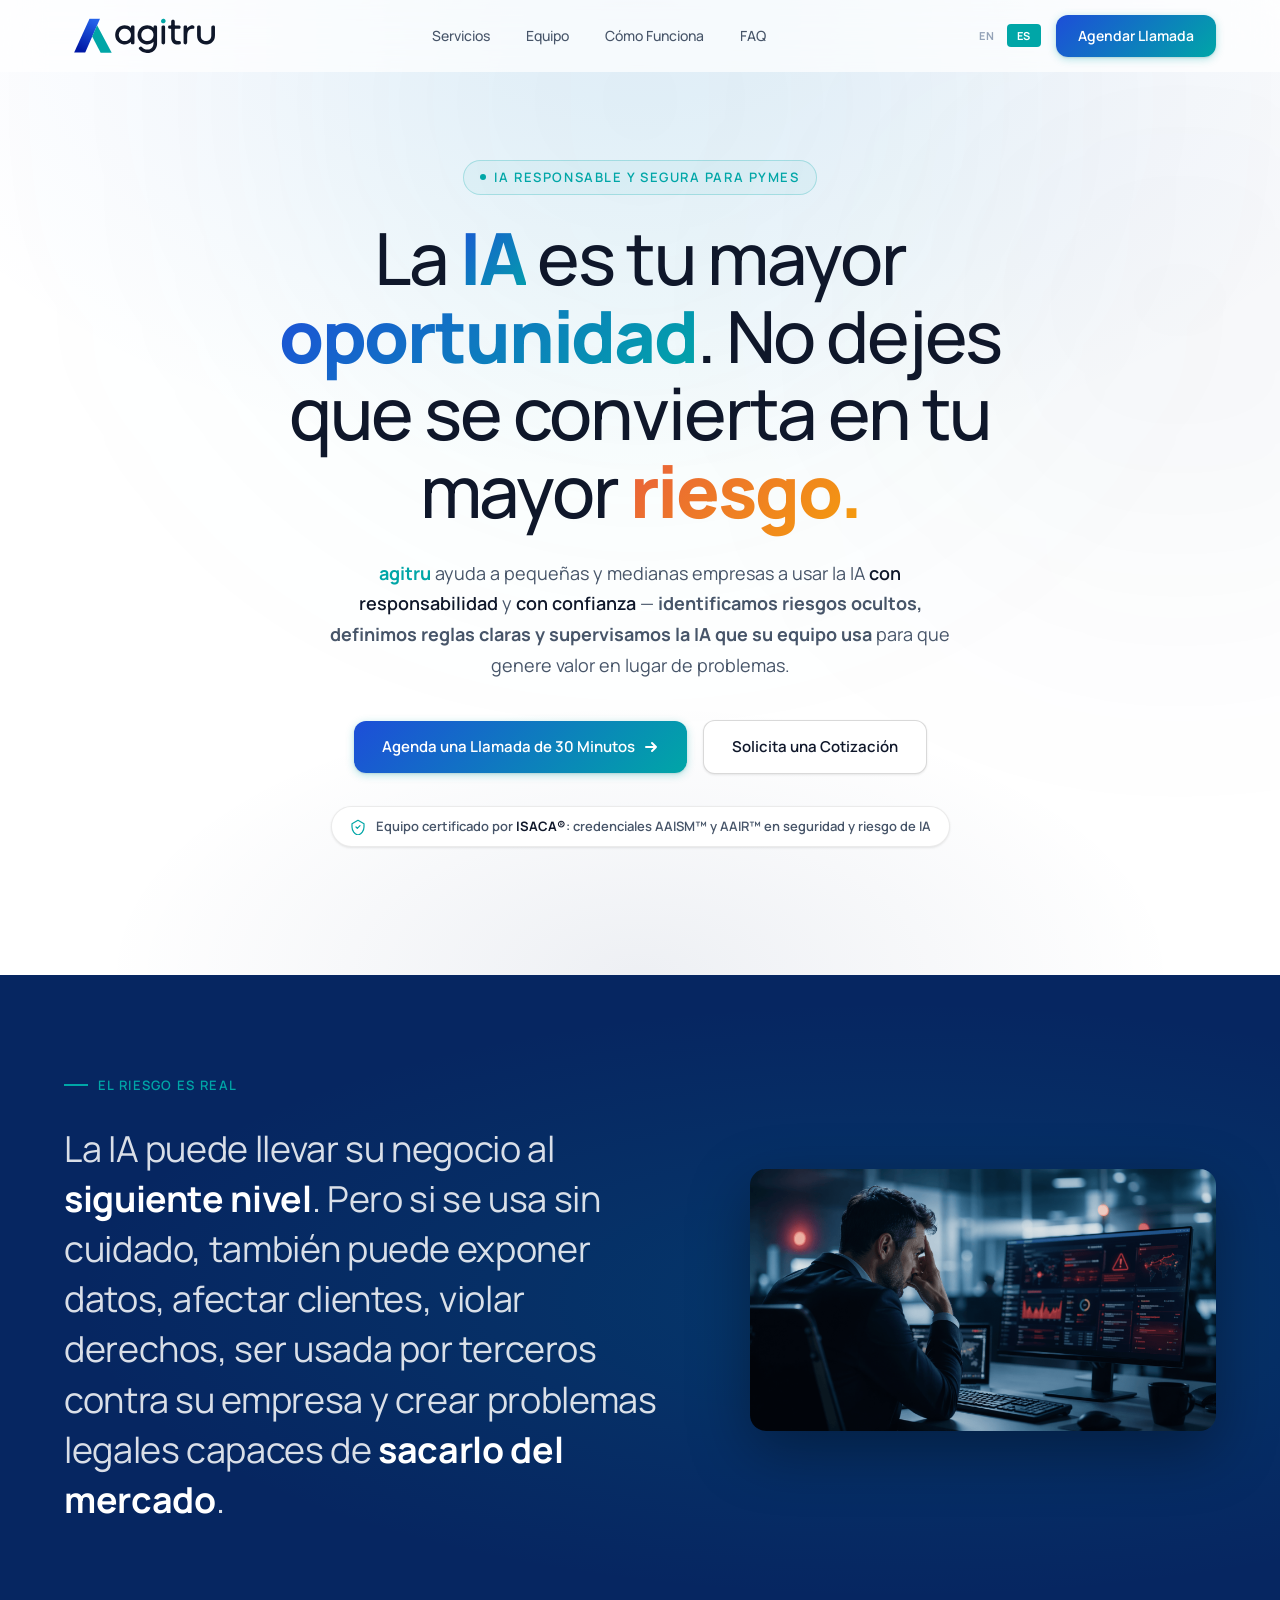
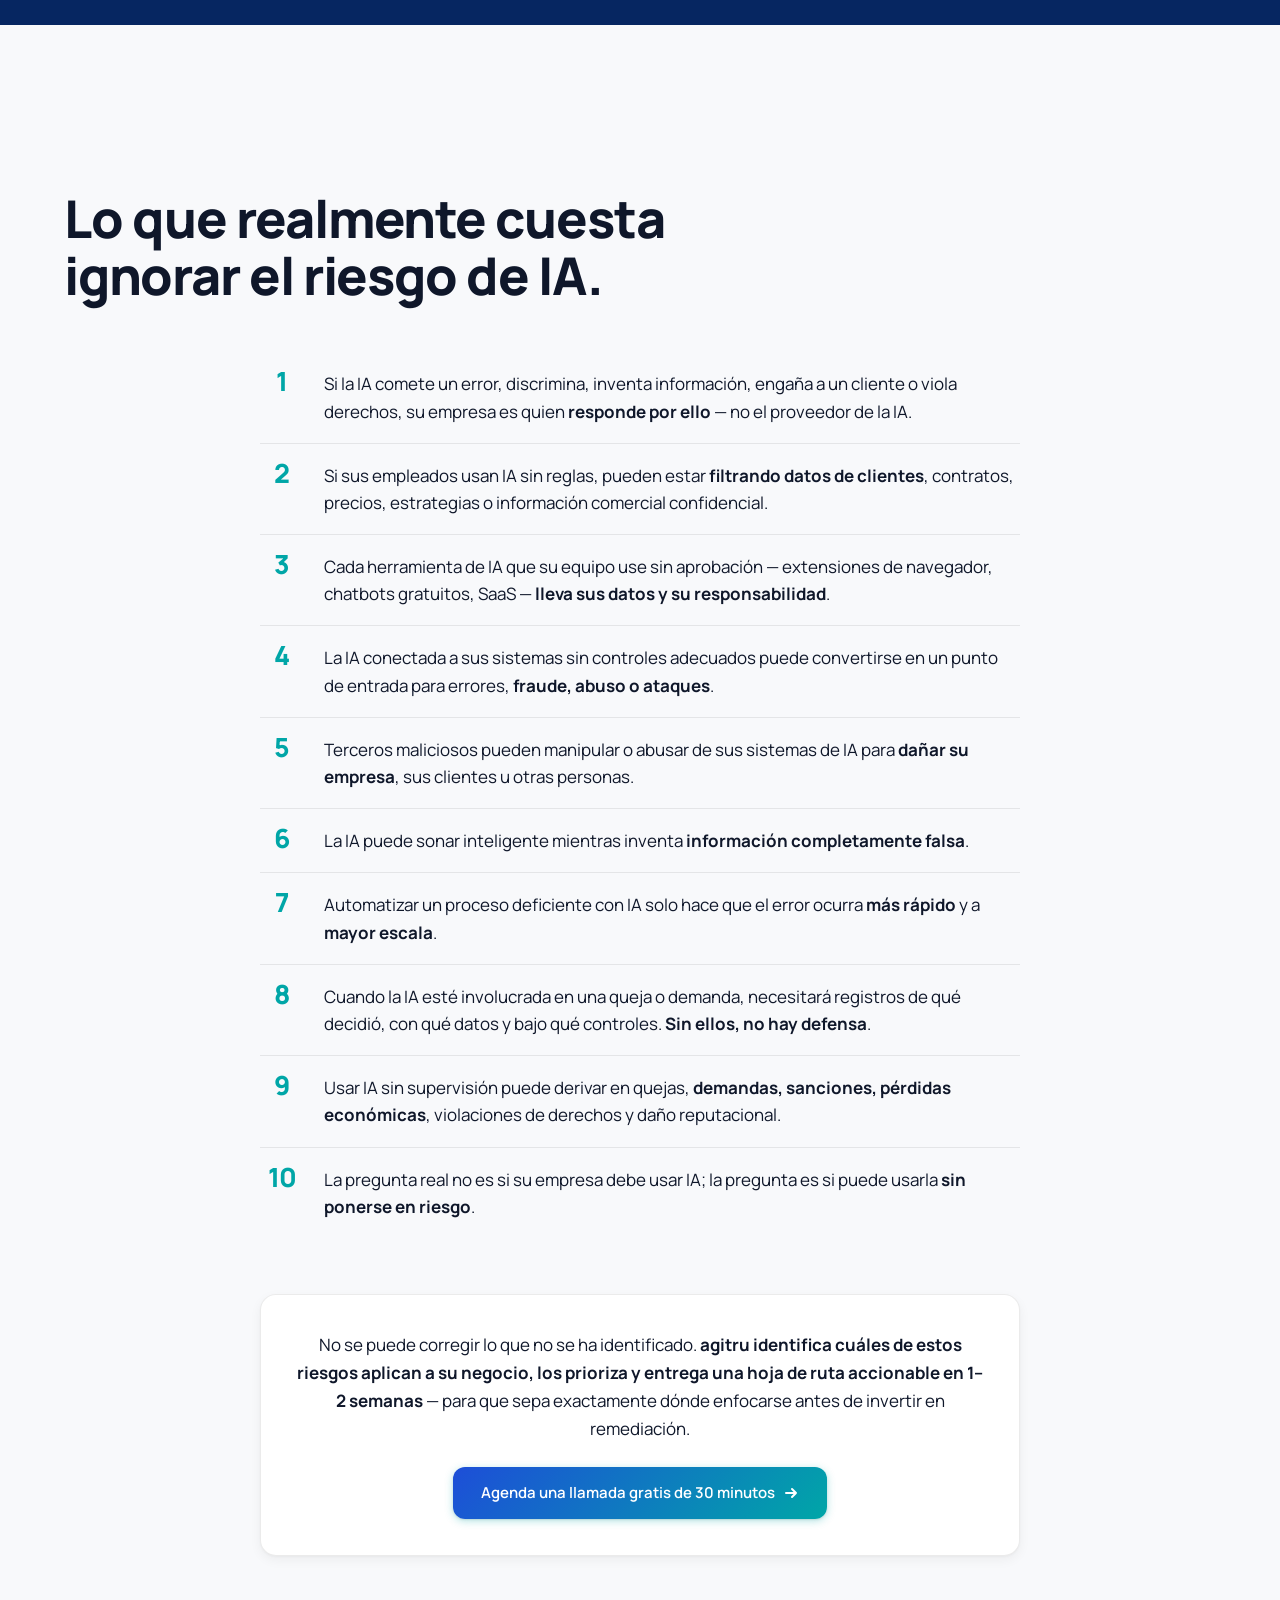
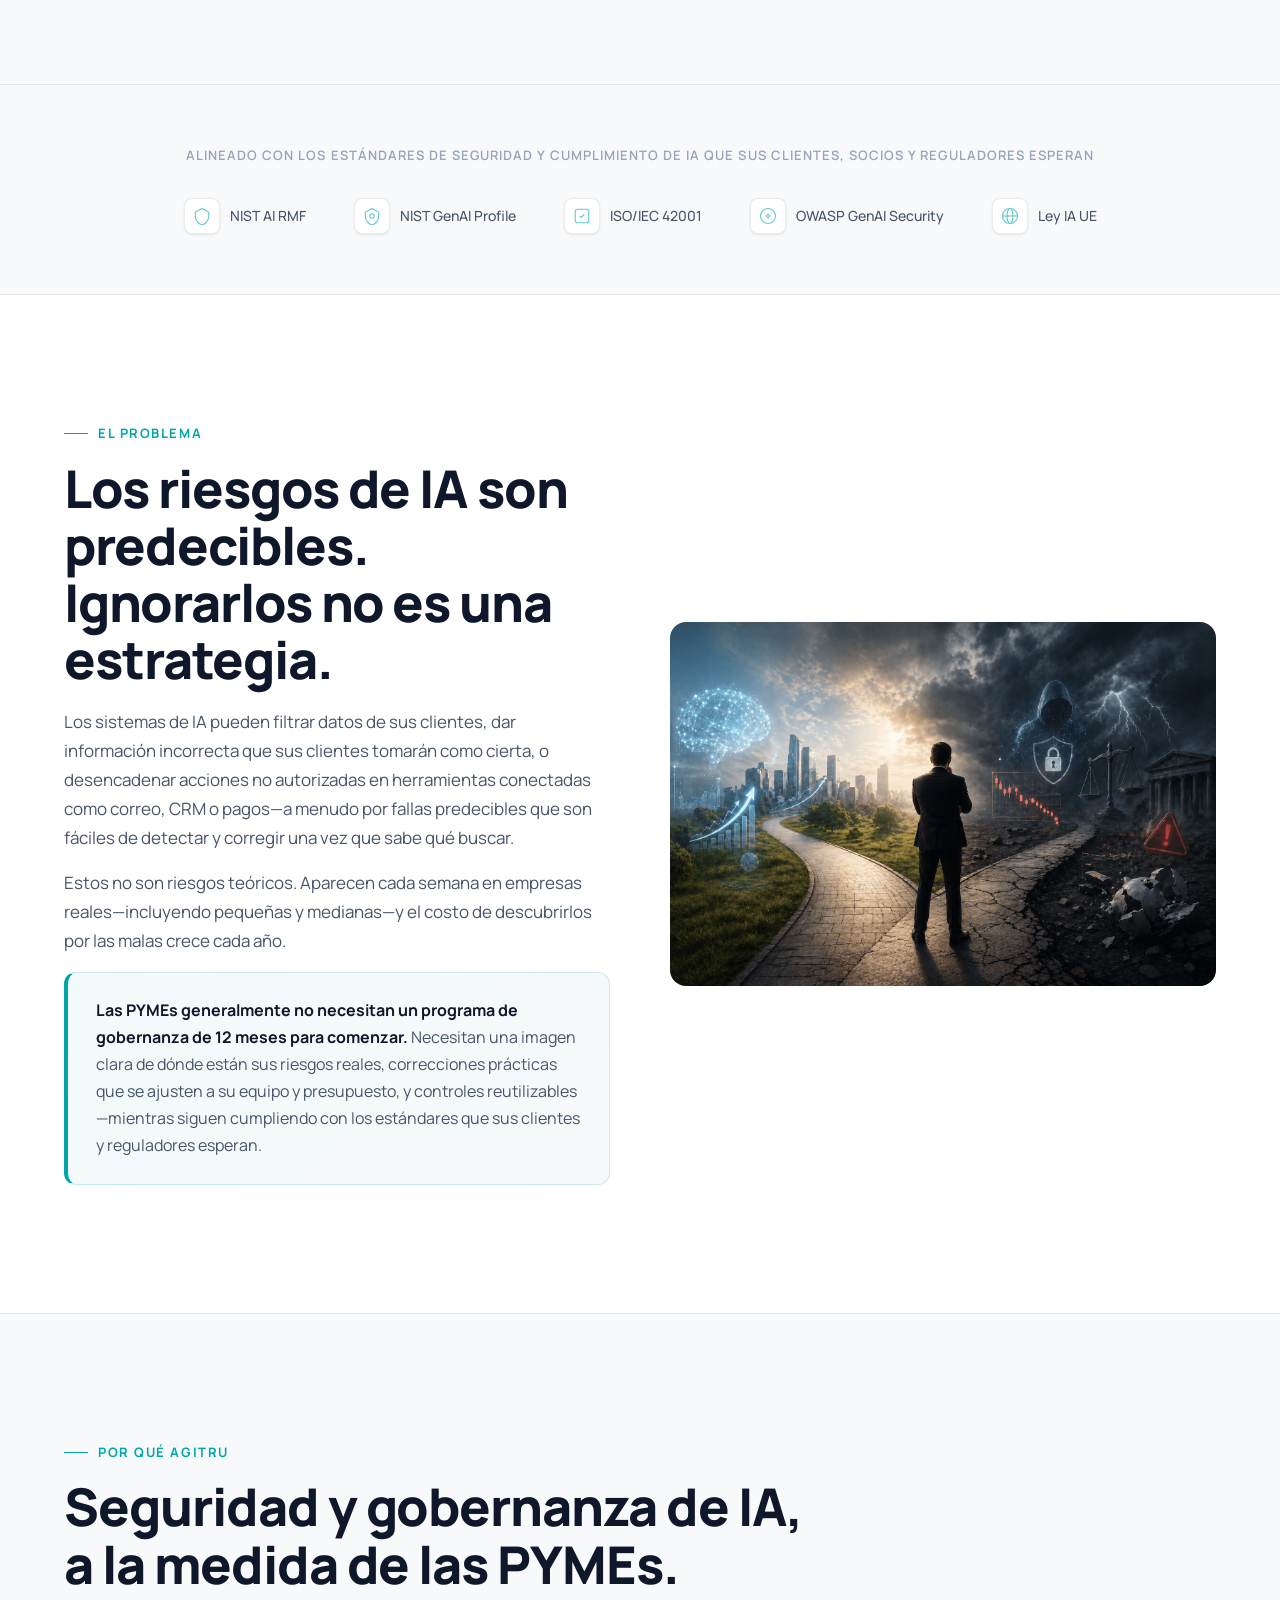
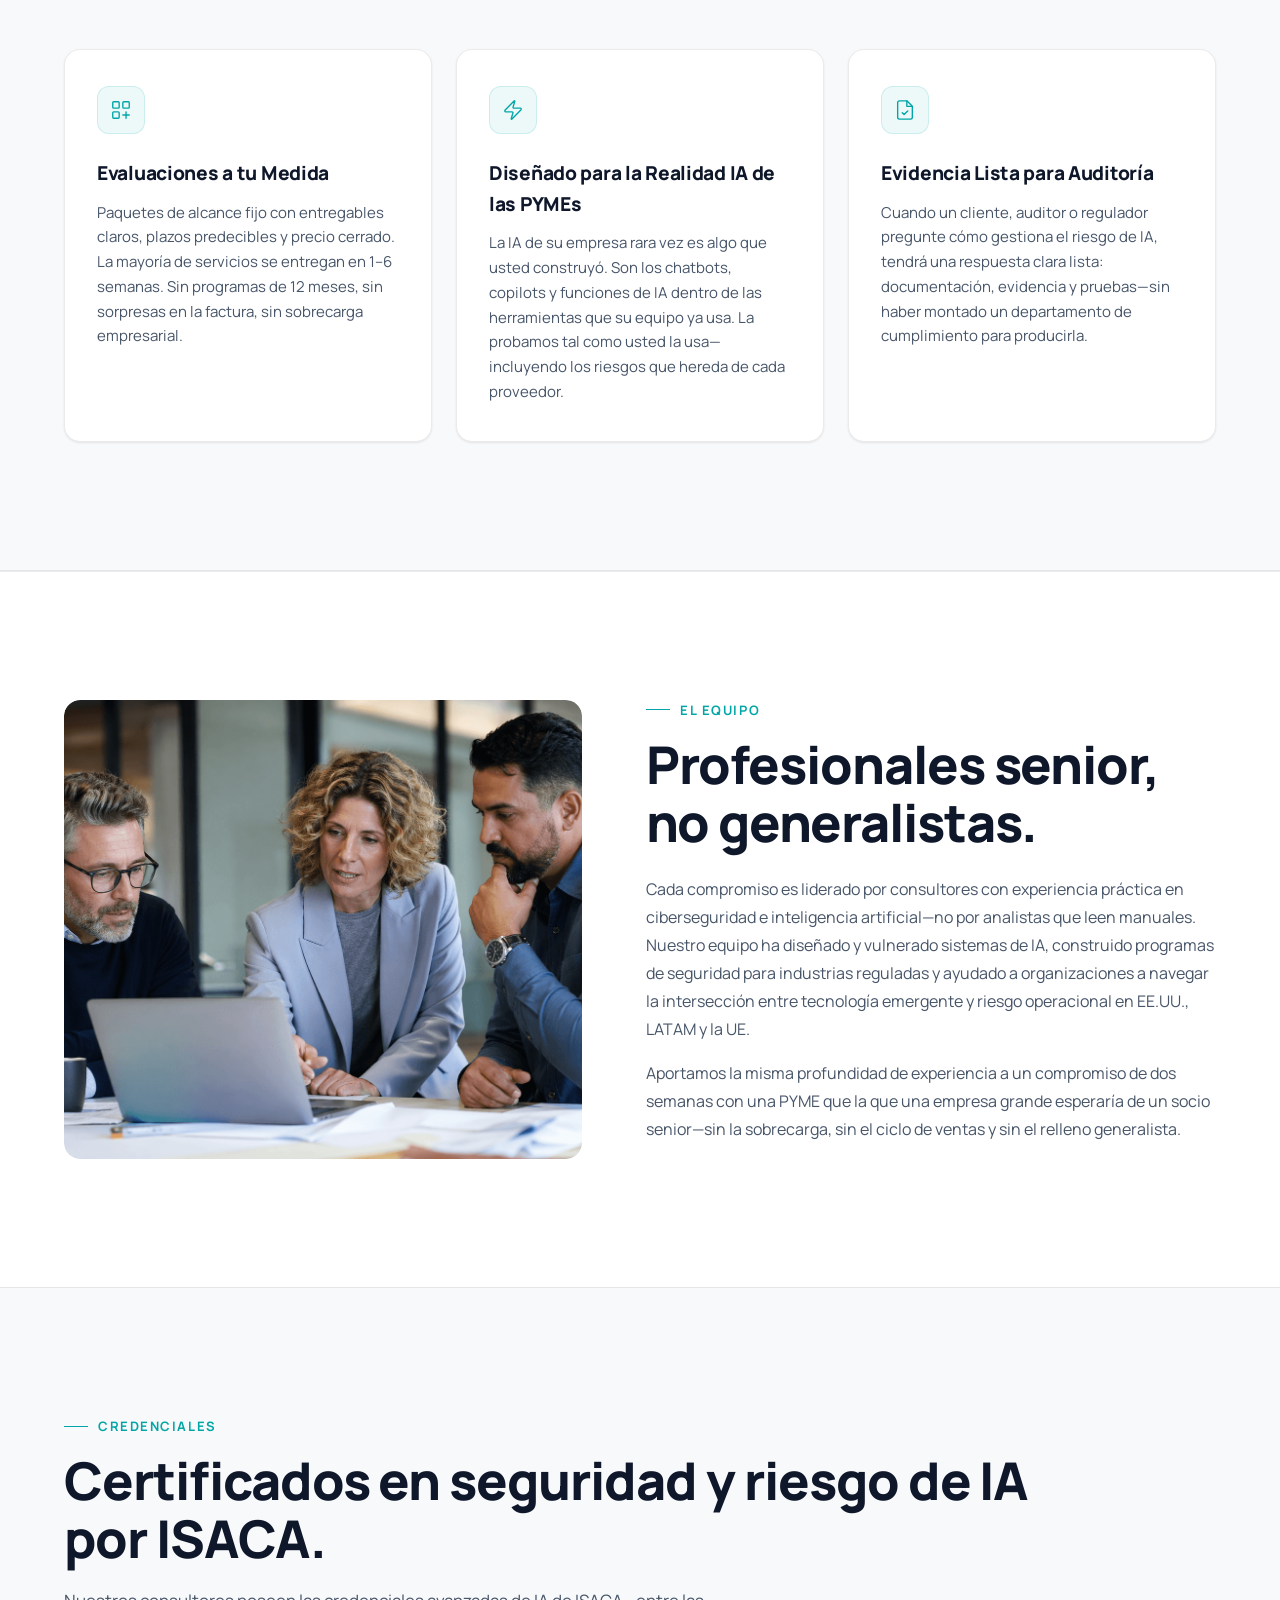
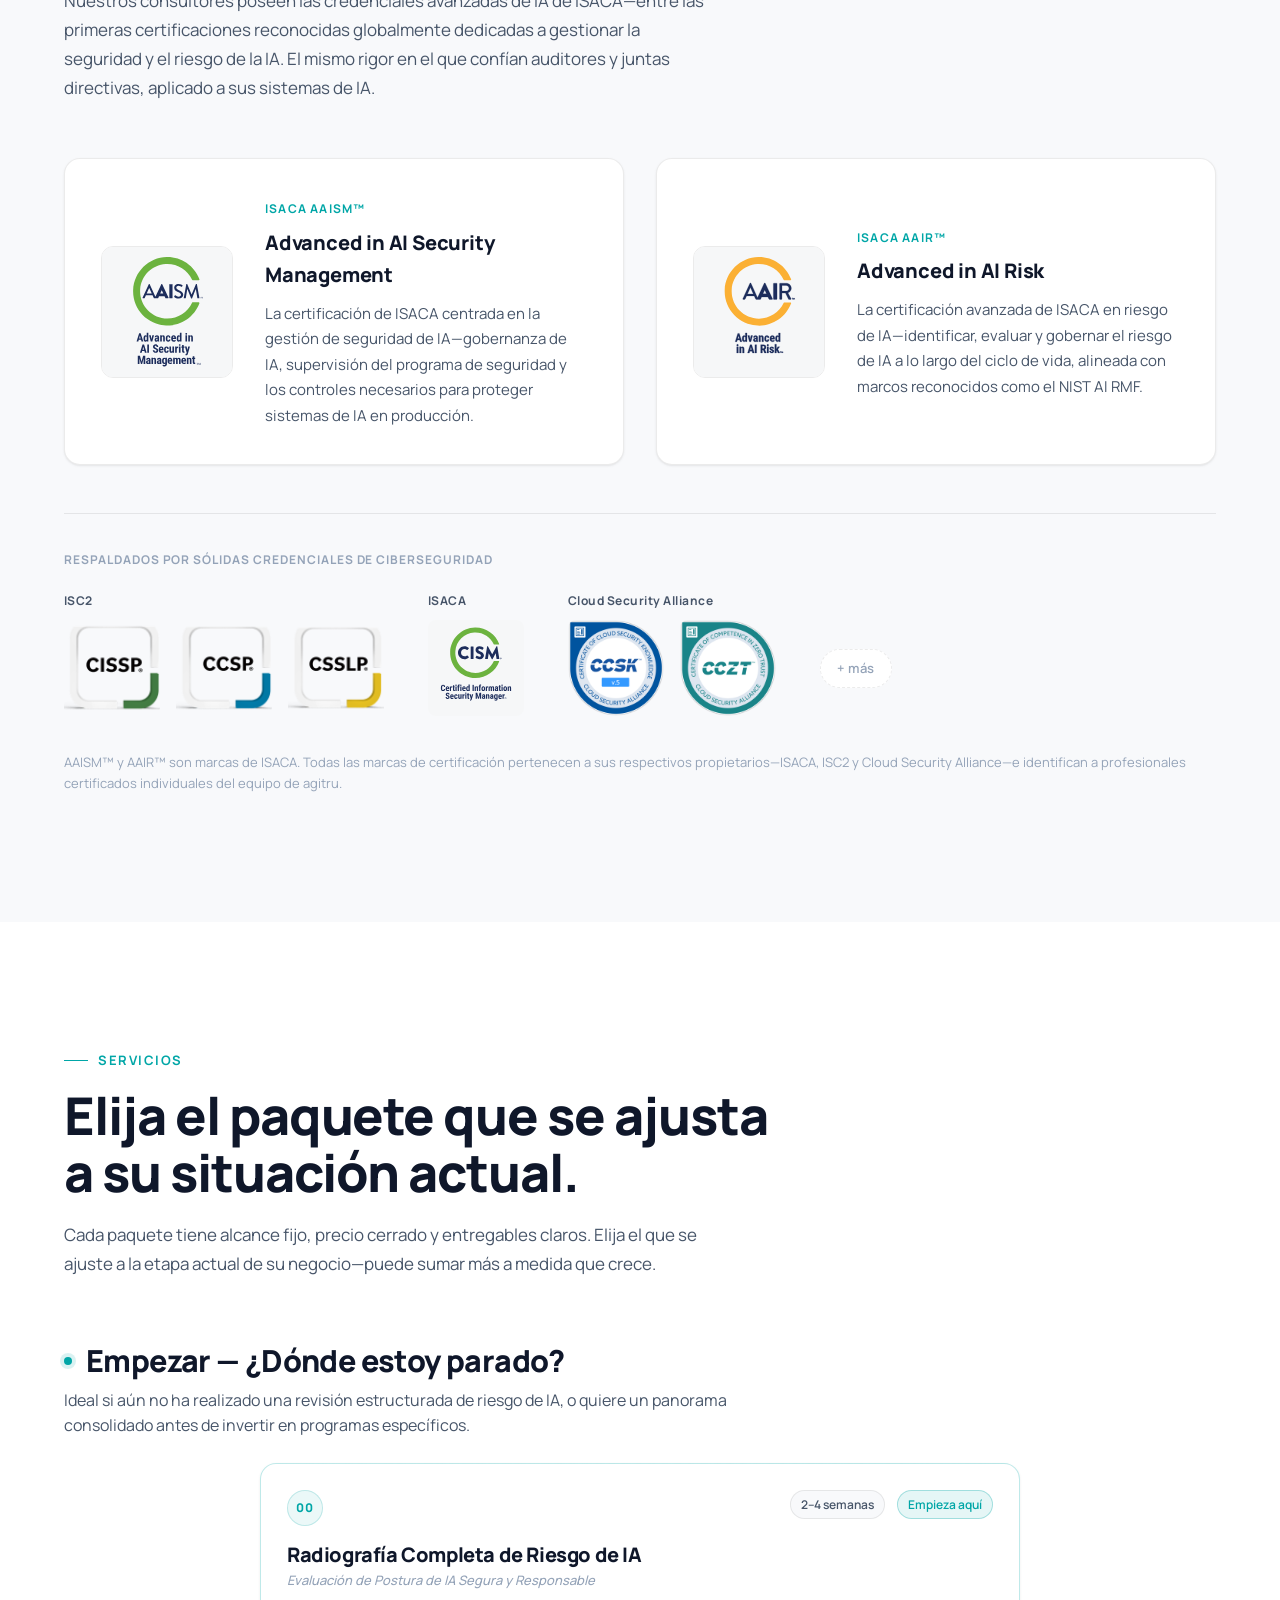
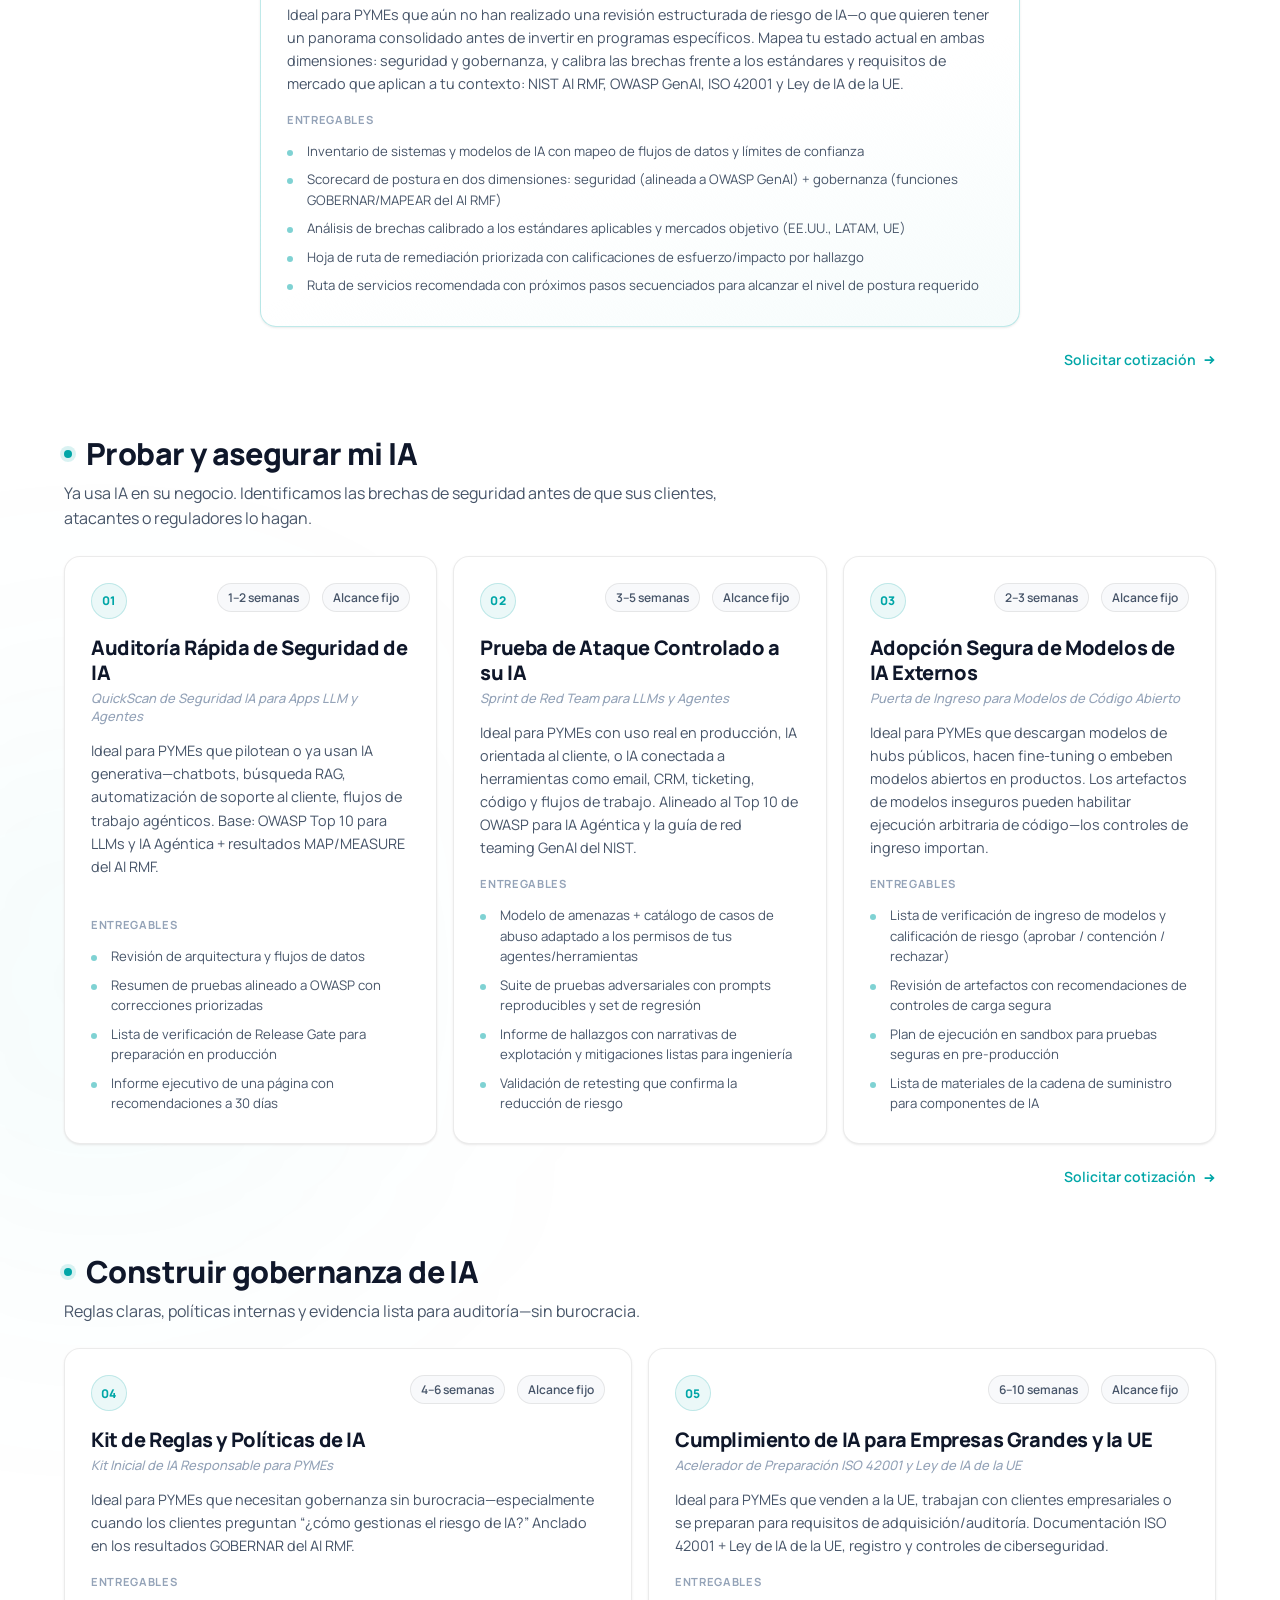
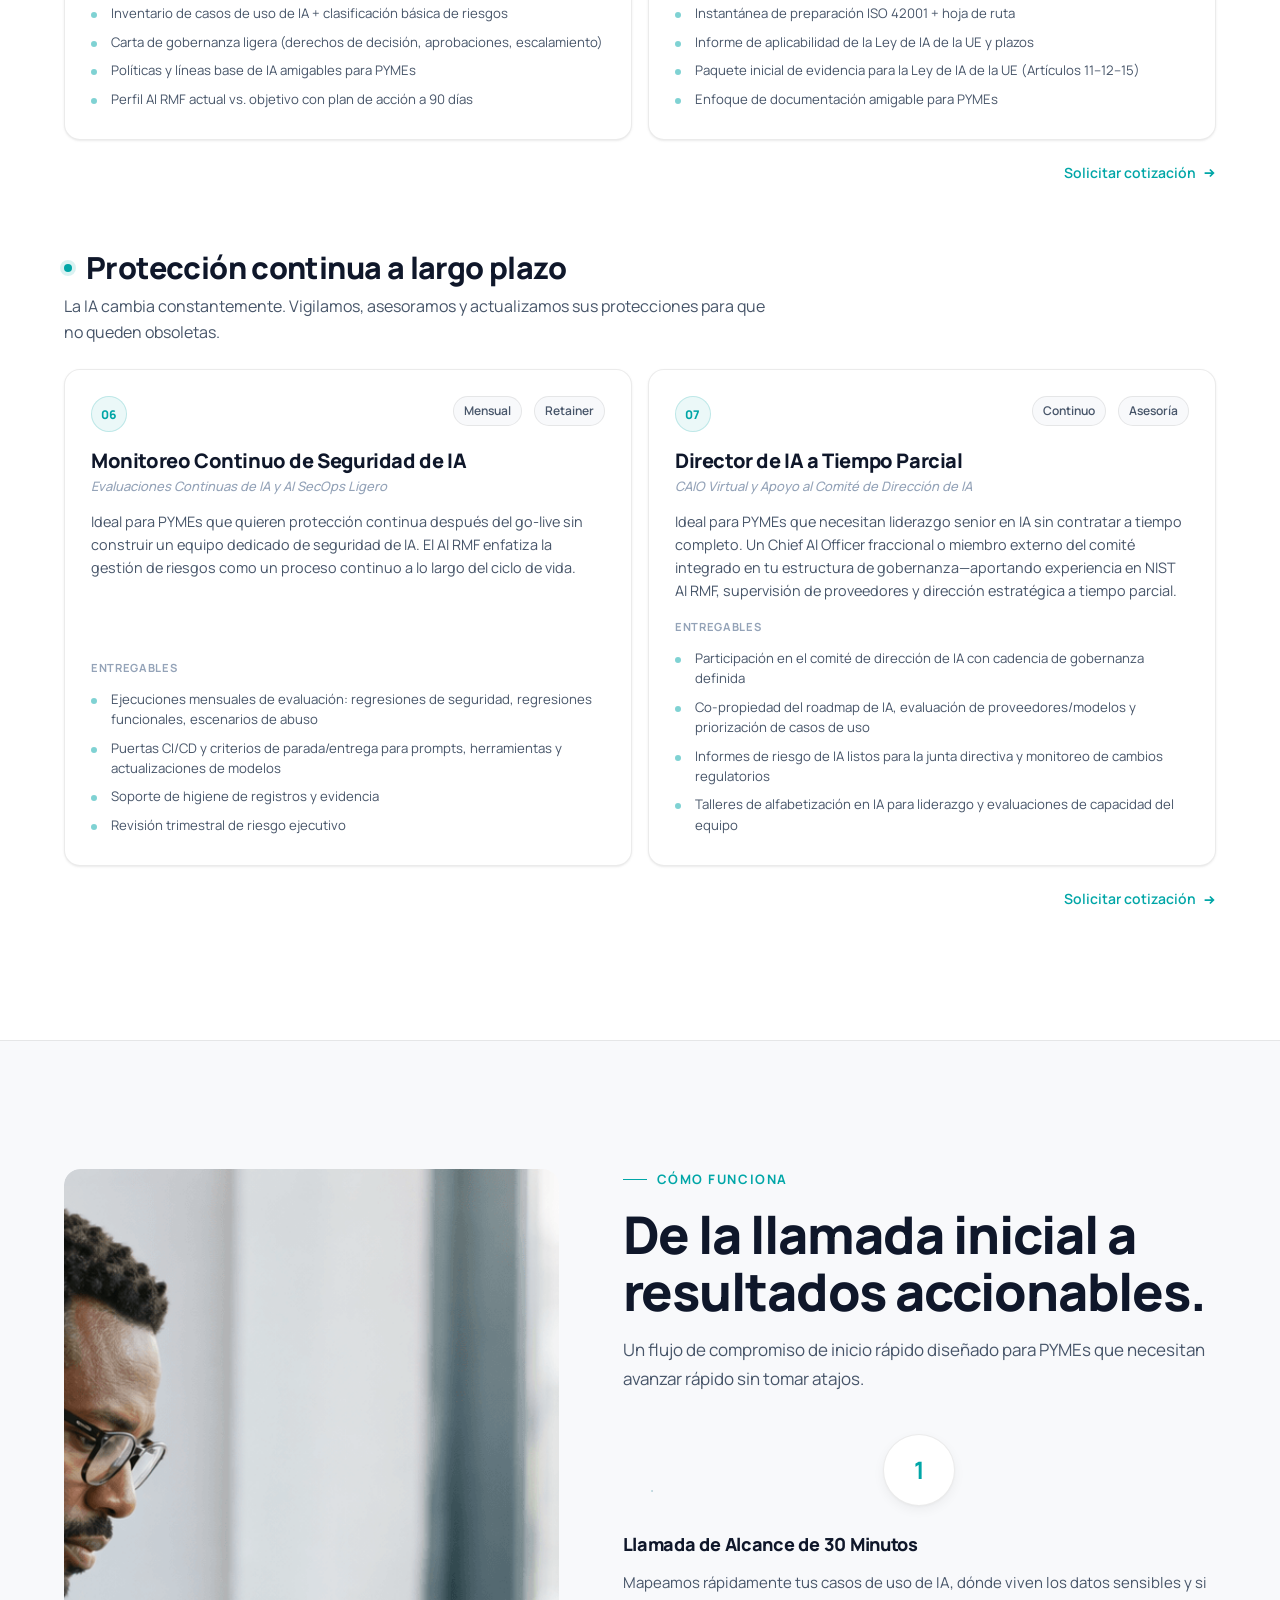
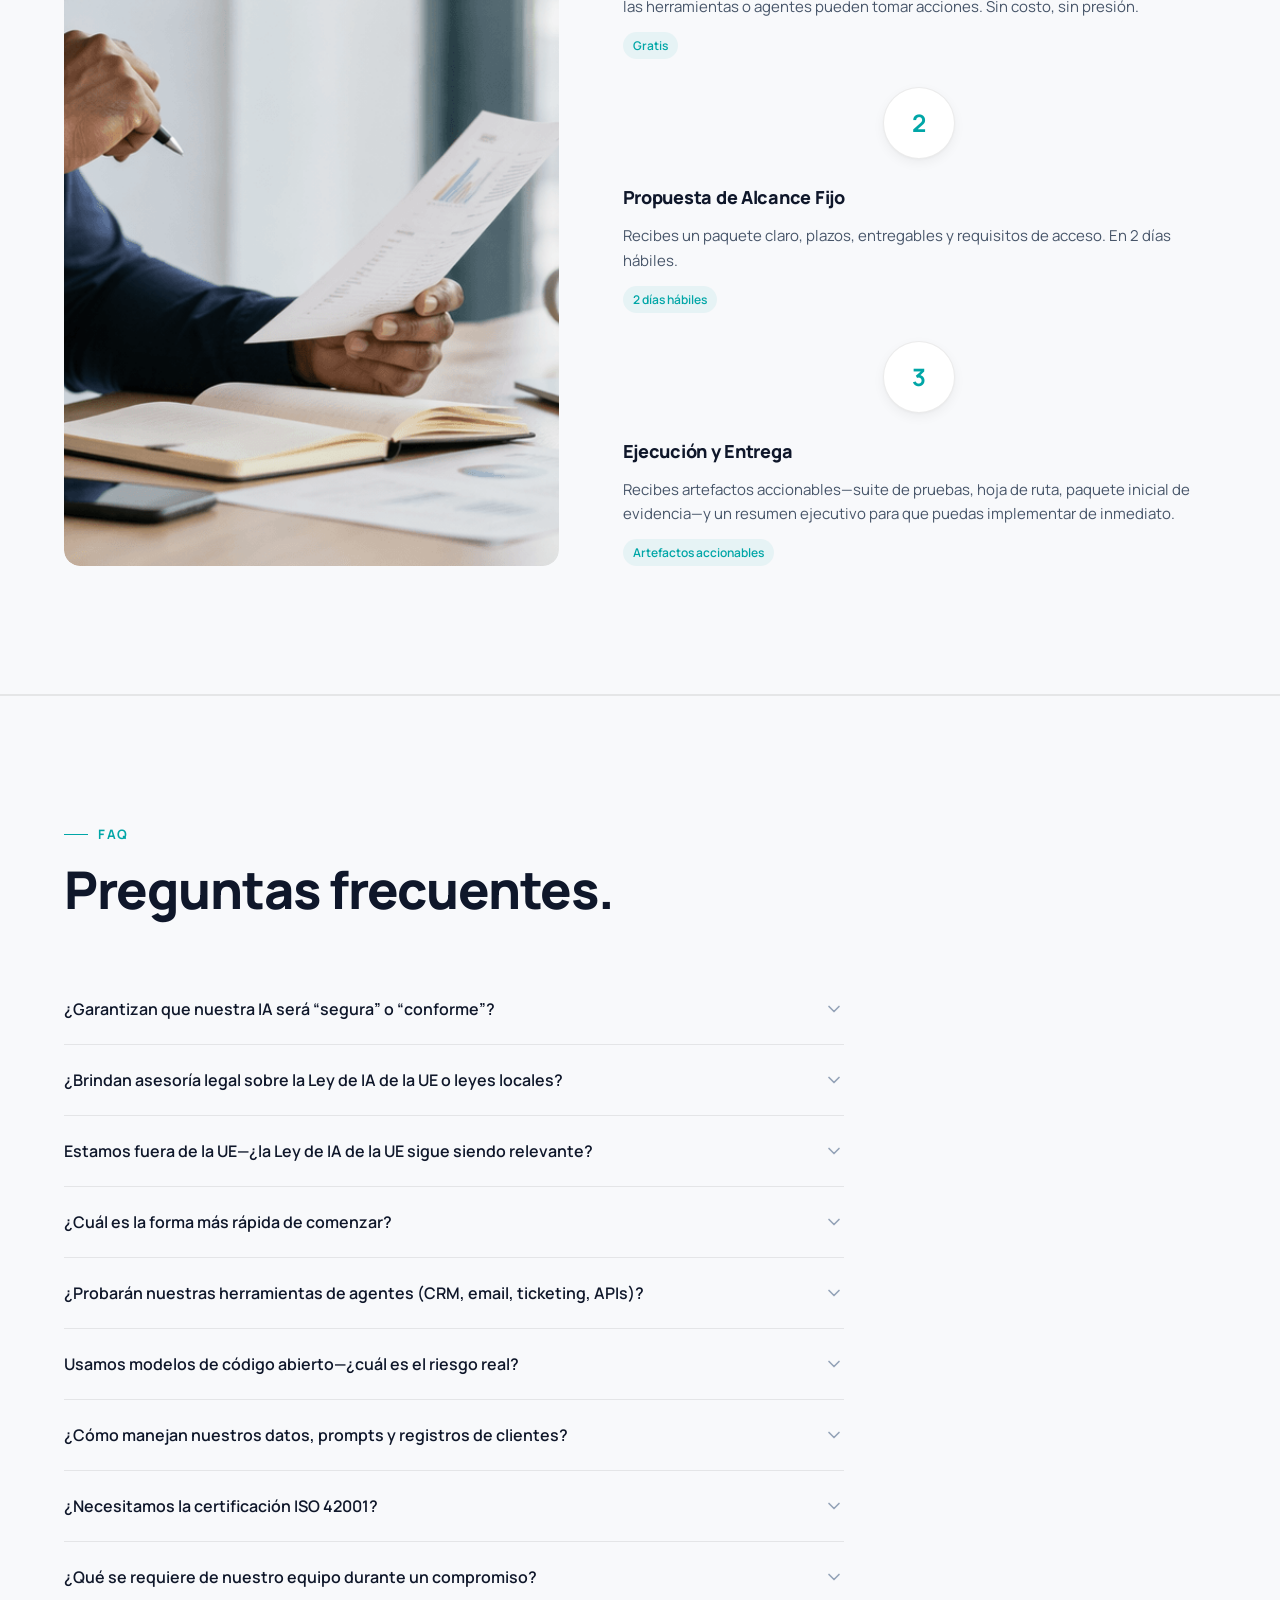
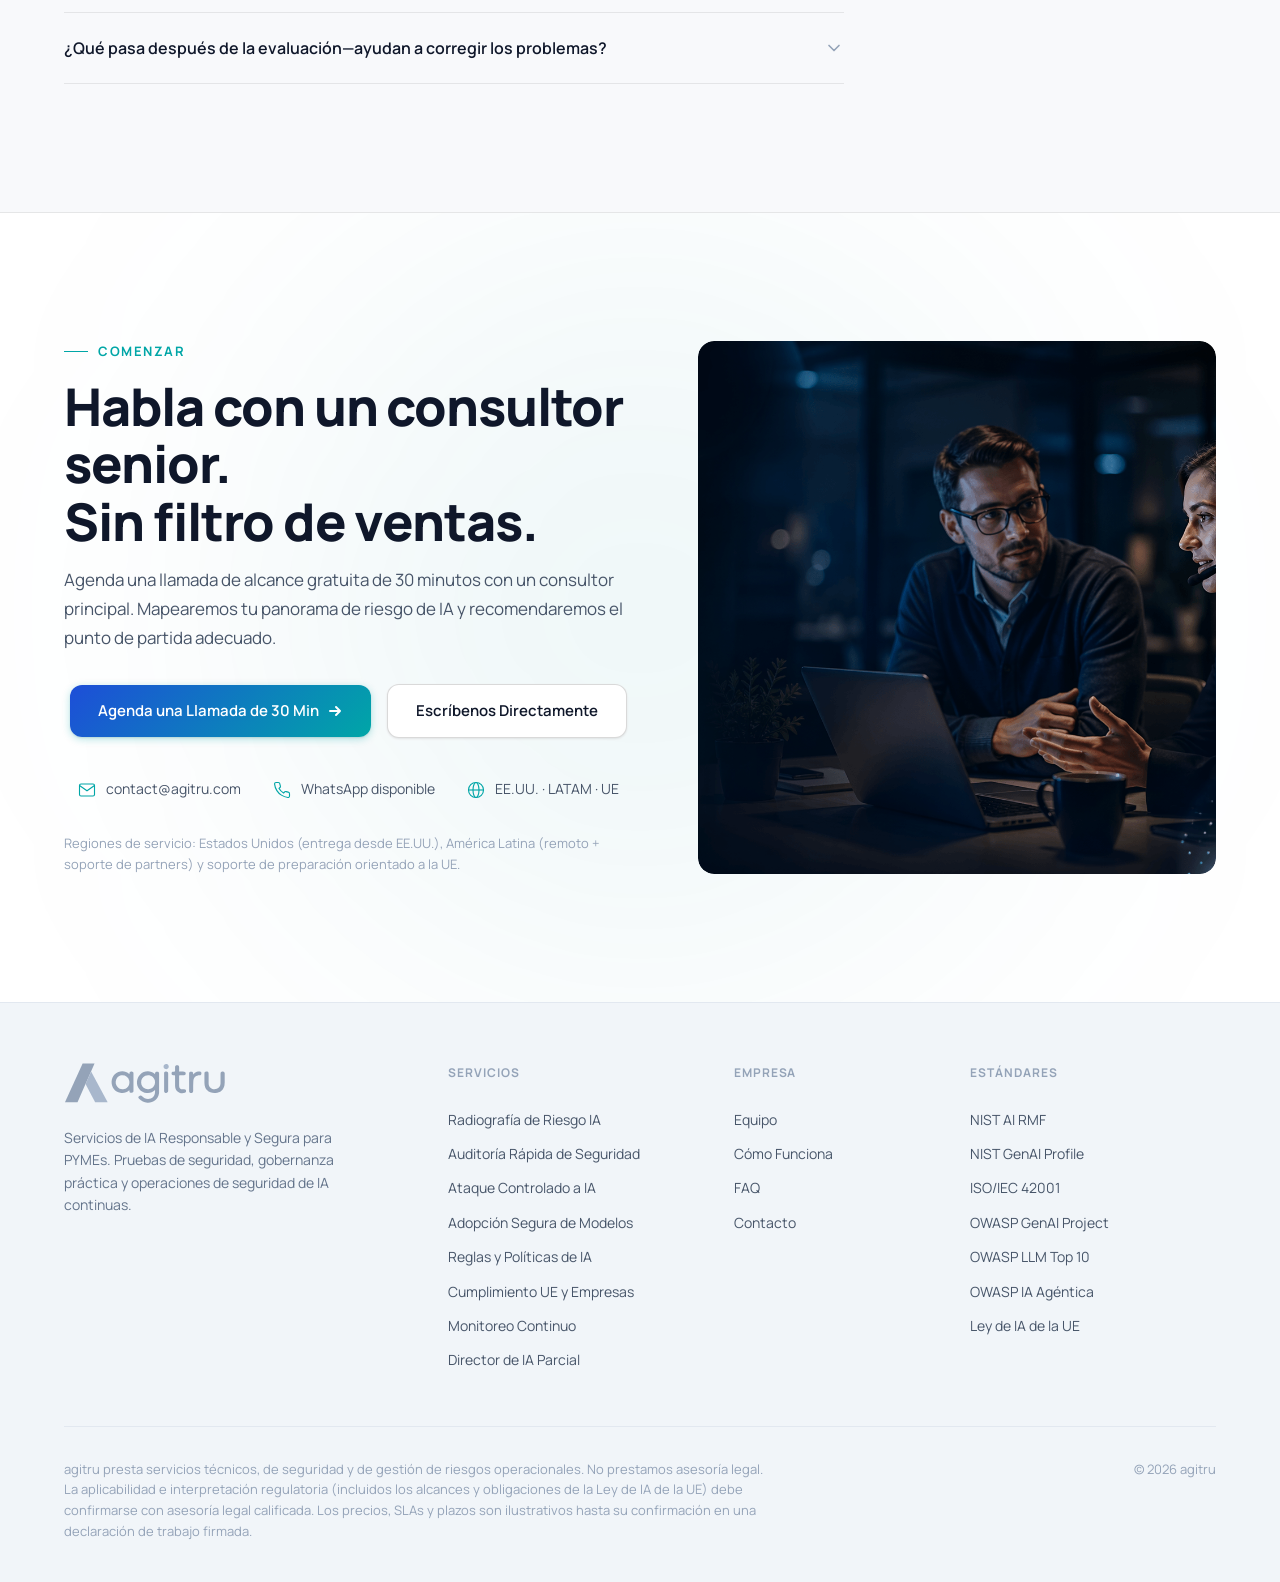
==== commit 23ace5ef: "ISACA's certifications added" ====
--- a/es/index.html
+++ b/es/index.html
@@ -305,7 +305,39 @@
           </div>
         </div>
       </div>
-      <p class="creds-note reveal reveal-delay-3" data-i18n="creds.note">AAISM&trade; y AAIR&trade; son marcas de ISACA. Las insignias identifican a profesionales certificados individuales del equipo de agitru.</p>
+      <div class="creds-cyber reveal reveal-delay-3">
+        <p class="creds-cyber-label" data-i18n="creds.cyber.label">Respaldados por s&oacute;lidas credenciales de ciberseguridad</p>
+        <div class="cyber-groups">
+          <div class="cyber-group">
+            <span class="cyber-group-issuer">ISC2</span>
+            <div class="cyber-badges">
+              <img class="cyber-badge" src="../images/cissp-badge.png" alt="Insignia de certificaci&oacute;n ISC2 CISSP" title="Certified Information Systems Security Professional" width="96" height="96" loading="lazy">
+              <img class="cyber-badge" src="../images/ccsp-badge.png" alt="Insignia de certificaci&oacute;n ISC2 CCSP" title="Certified Cloud Security Professional" width="96" height="96" loading="lazy">
+              <img class="cyber-badge" src="../images/csslp-badge.png" alt="Insignia de certificaci&oacute;n ISC2 CSSLP" title="Certified Secure Software Lifecycle Professional" width="96" height="96" loading="lazy">
+            </div>
+          </div>
+          <div class="cyber-group">
+            <span class="cyber-group-issuer">ISACA</span>
+            <div class="cyber-badges">
+              <img class="cyber-badge" src="../images/cism-badge.svg" alt="Insignia de certificaci&oacute;n ISACA CISM" title="Certified Information Security Manager" width="96" height="96" loading="lazy">
+            </div>
+          </div>
+          <div class="cyber-group">
+            <span class="cyber-group-issuer">Cloud Security Alliance</span>
+            <div class="cyber-badges">
+              <img class="cyber-badge" src="../images/ccsk-badge.png" alt="Insignia de certificaci&oacute;n CCSK de Cloud Security Alliance" title="Certificate of Cloud Security Knowledge" width="96" height="96" loading="lazy">
+              <img class="cyber-badge" src="../images/cczt-badge.png" alt="Insignia de certificaci&oacute;n CCZT de Cloud Security Alliance" title="Certificate of Competence in Zero Trust" width="96" height="96" loading="lazy">
+            </div>
+          </div>
+          <div class="cyber-group">
+            <span class="cyber-group-issuer">&nbsp;</span>
+            <div class="cyber-badges">
+              <span class="cyber-chip cyber-chip--more" data-i18n="creds.cyber.more">+ m&aacute;s</span>
+            </div>
+          </div>
+        </div>
+      </div>
+      <p class="creds-note reveal reveal-delay-4" data-i18n="creds.note">AAISM&trade; y AAIR&trade; son marcas de ISACA. Todas las marcas de certificaci&oacute;n pertenecen a sus respectivos propietarios&mdash;ISACA, ISC2 y Cloud Security Alliance&mdash;e identifican a profesionales certificados individuales del equipo de agitru.</p>
     </div>
   </section>
 
@@ -848,7 +880,13 @@
     ],
     "hasCredential": [
       { "@type": "EducationalOccupationalCredential", "name": "ISACA Advanced in AI Security Management (AAISM)", "credentialCategory": "certification" },
-      { "@type": "EducationalOccupationalCredential", "name": "ISACA Advanced in AI Risk (AAIR)", "credentialCategory": "certification" }
+      { "@type": "EducationalOccupationalCredential", "name": "ISACA Advanced in AI Risk (AAIR)", "credentialCategory": "certification" },
+      { "@type": "EducationalOccupationalCredential", "name": "Certified Information Systems Security Professional (CISSP)", "credentialCategory": "certification" },
+      { "@type": "EducationalOccupationalCredential", "name": "Certified Cloud Security Professional (CCSP)", "credentialCategory": "certification" },
+      { "@type": "EducationalOccupationalCredential", "name": "Certified Secure Software Lifecycle Professional (CSSLP)", "credentialCategory": "certification" },
+      { "@type": "EducationalOccupationalCredential", "name": "Certified Information Security Manager (CISM)", "credentialCategory": "certification" },
+      { "@type": "EducationalOccupationalCredential", "name": "Certificate of Cloud Security Knowledge (CCSK)", "credentialCategory": "certification" },
+      { "@type": "EducationalOccupationalCredential", "name": "Certificate of Competence in Zero Trust (CCZT)", "credentialCategory": "certification" }
     ],
     "sameAs": []
   }
--- a/style.css
+++ b/style.css
@@ -1148,6 +1148,97 @@
   font-size: 0.9375rem;
   color: var(--text-secondary);
   line-height: 1.7;
+}
+
+.creds-cyber {
+  margin-top: 48px;
+  padding-top: 36px;
+  border-top: 1px solid var(--border);
+}
+
+.creds-cyber-label {
+  font-size: 0.75rem;
+  font-weight: 700;
+  text-transform: uppercase;
+  letter-spacing: 0.08em;
+  color: var(--text-muted);
+  margin-bottom: 22px;
+}
+
+.cyber-groups {
+  display: flex;
+  flex-wrap: wrap;
+  gap: 24px 44px;
+  align-items: flex-start;
+}
+
+.cyber-group {
+  display: flex;
+  flex-direction: column;
+  gap: 10px;
+}
+
+.cyber-group-issuer {
+  font-size: 0.75rem;
+  font-weight: 700;
+  letter-spacing: 0.04em;
+  color: var(--text-secondary);
+}
+
+.cyber-chips {
+  display: flex;
+  flex-wrap: wrap;
+  gap: 10px;
+}
+
+.cyber-badges {
+  display: flex;
+  flex-wrap: wrap;
+  align-items: center;
+  gap: 16px;
+  min-height: 96px;
+}
+
+.cyber-badge {
+  width: 96px;
+  height: 96px;
+  object-fit: contain;
+  display: block;
+  border-radius: var(--radius-sm);
+  transition: transform 0.3s var(--ease-out);
+}
+
+.cyber-badge:hover {
+  transform: translateY(-4px) scale(1.04);
+}
+
+.cyber-chip {
+  display: inline-flex;
+  align-items: center;
+  padding: 8px 16px;
+  background: var(--bg-elevated);
+  border: 1px solid var(--border);
+  border-radius: 999px;
+  font-size: 0.8125rem;
+  font-weight: 700;
+  letter-spacing: 0.04em;
+  color: var(--text-primary);
+  box-shadow: var(--shadow-sm);
+  cursor: default;
+  transition: transform 0.3s var(--ease-out), border-color 0.3s var(--ease-out), color 0.3s var(--ease-out);
+}
+
+.cyber-chip:hover {
+  transform: translateY(-2px);
+  border-color: var(--border-accent);
+  color: var(--accent-violet);
+}
+
+.cyber-chip--more {
+  color: var(--text-muted);
+  font-weight: 600;
+  border-style: dashed;
+  box-shadow: none;
 }
 
 .creds-note {
